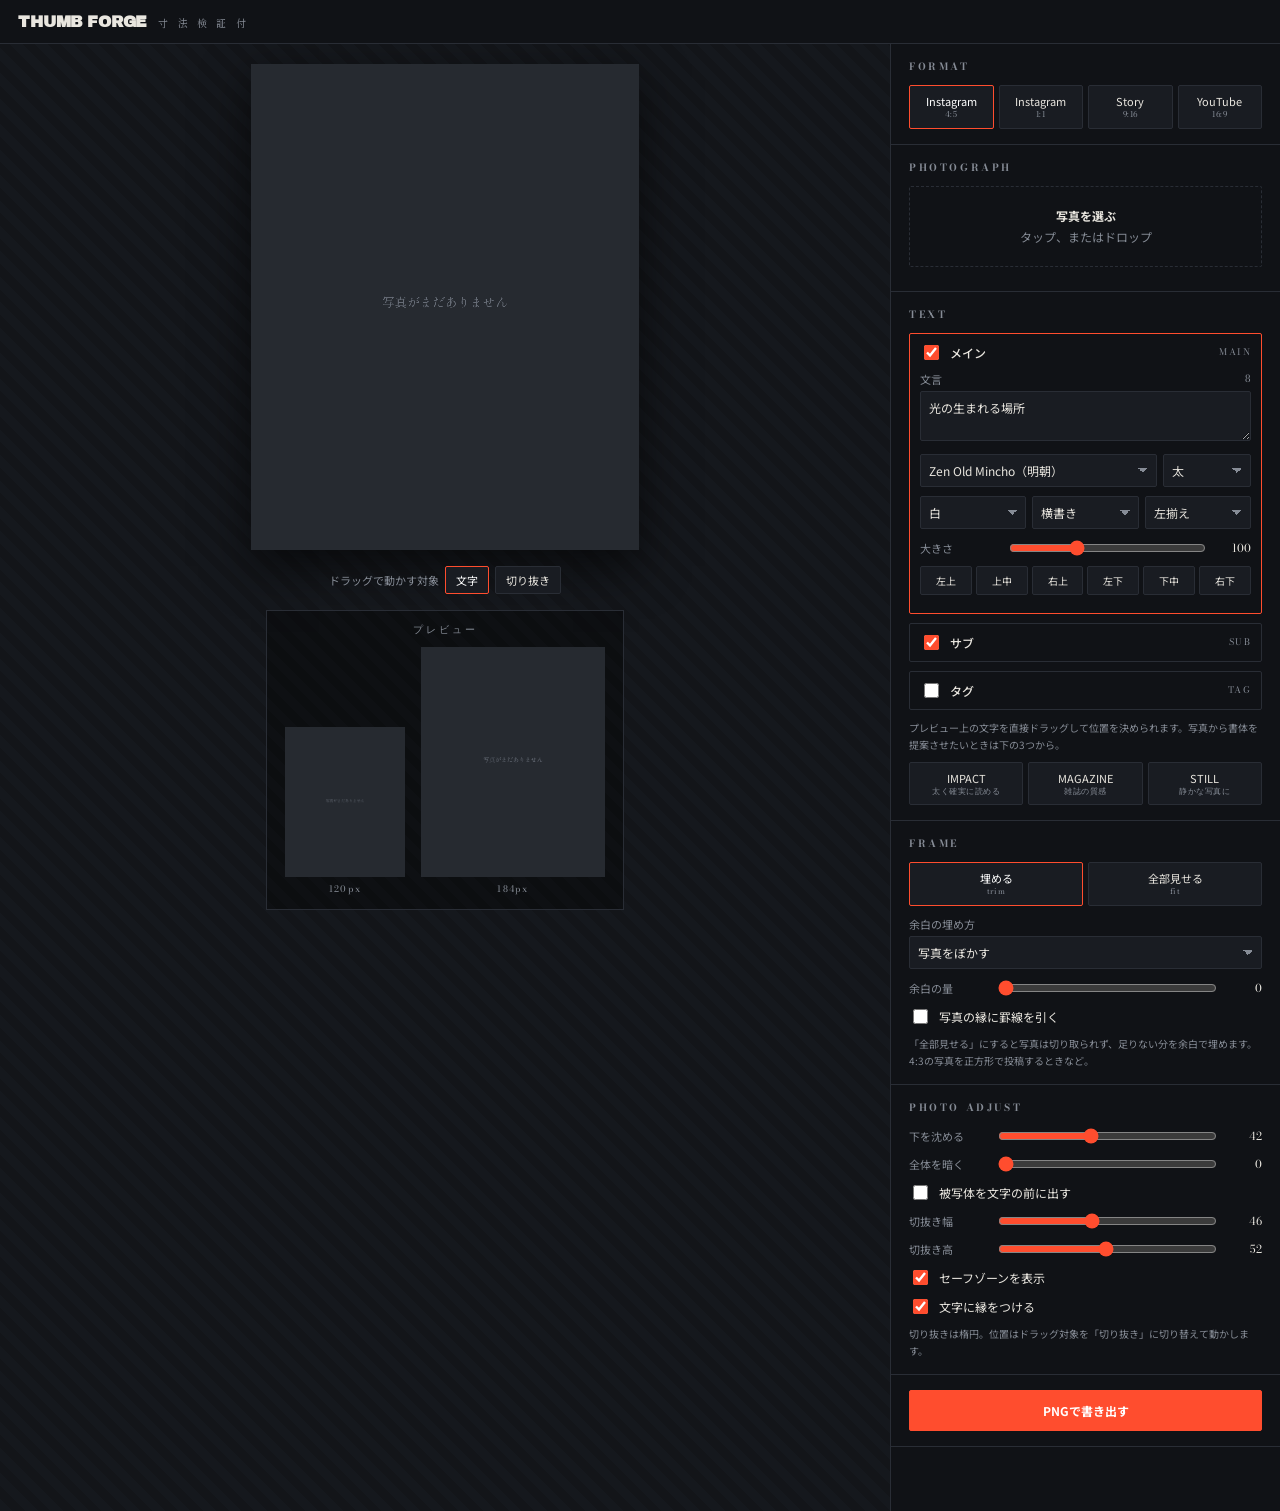
==== index.html @ 7885518b "Add files via upload" ====
<!DOCTYPE html>
<html lang="ja">
<head>
<meta charset="utf-8">
<meta name="viewport" content="width=device-width, initial-scale=1, viewport-fit=cover">
<title>THUMB FORGE — サムネイル組版</title>
<meta name="description" content="写真から色を解析して、Instagram・YouTube用のサムネイルを組むブラウザツール。実寸プレビューつき。">
<meta name="theme-color" content="#101216">
<meta name="apple-mobile-web-app-capable" content="yes">
<meta name="apple-mobile-web-app-status-bar-style" content="black-translucent">
<meta name="format-detection" content="telephone=no">
<link rel="manifest" href="./manifest.webmanifest">
<link rel="icon" href="./icons/icon-192.png" sizes="192x192">
<link rel="apple-touch-icon" href="./icons/icon-192.png">
<link rel="preconnect" href="https://fonts.googleapis.com">
<link rel="preconnect" href="https://fonts.gstatic.com" crossorigin>
<link href="https://fonts.googleapis.com/css2?family=Anton&family=Archivo+Black&family=Bebas+Neue&family=Bodoni+Moda:wght@400;700;900&family=Cormorant+Garamond:wght@300;500;700&family=DM+Serif+Display&family=Dela+Gothic+One&family=Hina+Mincho&family=Kaisei+Decol:wght@400;700&family=Klee+One:wght@400;600&family=Libre+Baskerville:wght@400;700&family=Montserrat:wght@400;700;900&family=Noto+Sans+JP:wght@400;700;900&family=Noto+Serif+JP:wght@400;700;900&family=Oswald:wght@400;700&family=Playfair+Display:wght@400;700;900&family=RocknRoll+One&family=Shippori+Mincho:wght@400;600;800&family=Space+Grotesk:wght@400;700&family=Syne:wght@400;700;800&family=Yuji+Syuku&family=Zen+Kaku+Gothic+New:wght@400;700;900&family=Zen+Maru+Gothic:wght@400;700;900&family=Zen+Old+Mincho:wght@400;700;900&display=swap" rel="stylesheet">
<style>
  :root{
    --ink:#101216; --ink2:#191c22; --line:#292d35;
    --paper:#e9e6df; --muted:#868c96; --hot:#ff4d2e; --r:2px;
  }
  *{box-sizing:border-box}
  html,body{margin:0;padding:0}
  body{
    background:var(--ink);color:var(--paper);font-size:13px;
    font-family:"Noto Sans JP",-apple-system,BlinkMacSystemFont,sans-serif;
    -webkit-font-smoothing:antialiased;padding-bottom:env(safe-area-inset-bottom);
  }
  header{display:flex;align-items:baseline;gap:11px;
    padding:calc(13px + env(safe-area-inset-top)) 18px 13px;border-bottom:1px solid var(--line);position:sticky;top:0;background:var(--ink);z-index:9}
  header h1{font-family:"Archivo Black",sans-serif;font-size:16px;margin:0;letter-spacing:-.01em}
  header em{font-family:"Shippori Mincho",serif;font-size:10px;color:var(--muted);letter-spacing:.32em;font-style:normal}

  .wrap{display:grid;grid-template-columns:minmax(0,1fr) 390px}
  @media(max-width:960px){.wrap{grid-template-columns:1fr}}

  .stage{padding:20px 18px 44px;display:flex;flex-direction:column;align-items:center;gap:16px;background:repeating-linear-gradient(45deg,#15181d 0 9px,#131519 9px 18px)}
  #big{display:block;max-width:min(100%,420px);max-height:54vh;width:auto;height:auto;box-shadow:0 16px 44px rgba(0,0,0,.6);cursor:grab;touch-action:none;background:#222}
  #big.grabbing{cursor:grabbing}
  .dragmode{display:flex;gap:6px;align-items:center;font-size:11px;color:var(--muted)}
  .dragmode button{padding:5px 10px;font-size:11px}
  .dragmode button[aria-pressed=true]{border-color:var(--hot);color:#fff}

  .actual{padding:11px 18px 13px;border:1px solid var(--line);background:rgba(0,0,0,.35)}
  .plabel{margin:0 0 10px;text-align:center;font-family:"Bodoni Moda",serif;font-size:10px;
    letter-spacing:.3em;color:var(--muted);text-transform:none}
  .shots{display:flex;align-items:flex-end;justify-content:center;gap:16px}
  .actual figure{margin:0;display:flex;flex-direction:column;align-items:center;gap:5px}
  .actual img{display:block;background:#222}
  .actual figcaption{font-family:"Bodoni Moda",serif;font-size:9px;color:var(--muted);letter-spacing:.14em}

  .panel{border-left:1px solid var(--line);padding-bottom:64px}
  @media(max-width:960px){.panel{border-left:0;border-top:1px solid var(--line)}}
  section{border-bottom:1px solid var(--line);padding:15px 18px}
  h2{font-family:"Bodoni Moda",serif;font-size:10px;font-weight:700;letter-spacing:.26em;text-transform:uppercase;color:var(--muted);margin:0 0 11px}
  label{display:block;font-size:11px;color:var(--muted);margin:0 0 4px}
  input[type=text],textarea,select{width:100%;background:var(--ink2);border:1px solid var(--line);color:var(--paper);border-radius:var(--r);padding:7px 8px;font:inherit;font-size:12px}
  select{appearance:none;background-image:linear-gradient(45deg,transparent 50%,var(--muted) 50%),linear-gradient(135deg,var(--muted) 50%,transparent 50%);background-position:calc(100% - 13px) 13px,calc(100% - 8px) 13px;background-size:5px 5px;background-repeat:no-repeat;padding-right:24px}
  textarea{resize:vertical}
  :focus-visible{outline:2px solid var(--hot);outline-offset:1px}
  .field{margin-bottom:9px}
  .duo{display:grid;grid-template-columns:1fr 88px;gap:6px}
  .trio{display:grid;grid-template-columns:1fr 1fr 1fr;gap:6px}
  .slider{display:flex;align-items:center;gap:9px;margin-bottom:8px}
  .slider label{flex:0 0 78px;margin:0}
  input[type=range]{flex:1;accent-color:var(--hot);min-width:0}
  .val{font-family:"Bodoni Moda",serif;font-size:11px;width:34px;text-align:right}
  button{font:inherit;font-size:12px;background:var(--ink2);color:var(--paper);border:1px solid var(--line);border-radius:var(--r);padding:8px 10px;cursor:pointer}
  button:hover{border-color:var(--muted)}
  button.primary{background:var(--hot);border-color:var(--hot);color:#fff;font-weight:700;width:100%;padding:11px}
  .seg{display:grid;grid-template-columns:repeat(4,1fr);gap:5px}
  .seg button{padding:8px 2px;text-align:center;line-height:1.35;font-size:11px}
  .seg button[aria-pressed=true]{border-color:var(--hot);color:#fff}
  .seg button small{display:block;font-family:"Bodoni Moda",serif;font-size:8px;color:var(--muted);letter-spacing:.06em}
  .drop{border:1px dashed var(--line);border-radius:var(--r);padding:18px;text-align:center;color:var(--muted);font-size:12px;line-height:1.8;cursor:pointer}
  .drop:hover{border-color:var(--muted);color:var(--paper)}
  .drop b{color:var(--paper)}
  .chips{display:flex;gap:5px;margin-top:9px}
  .chip{flex:1;height:28px;border:1px solid rgba(255,255,255,.14);border-radius:var(--r);cursor:pointer}
  .chip[aria-pressed=true]{outline:2px solid var(--hot);outline-offset:1px}

  .block{border:1px solid var(--line);border-radius:var(--r);margin-bottom:9px}
  .block.sel{border-color:var(--hot)}
  .block>header{display:flex;align-items:center;gap:8px;padding:8px 10px;border:0;position:static;background:transparent;cursor:pointer}
  .block>header input{accent-color:var(--hot);width:15px;height:15px}
  .block>header b{font-size:12px;font-weight:500;flex:1}
  .block>header .tag{font-family:"Bodoni Moda",serif;font-size:9px;color:var(--muted);letter-spacing:.16em}
  .block .body{padding:0 10px 10px;display:none}
  .block.open .body{display:block}
  .place{display:grid;grid-template-columns:repeat(6,1fr);gap:4px;margin-bottom:8px}
  .place button{padding:6px 0;font-size:10px}

  .toggle{display:flex;align-items:center;gap:8px;margin-bottom:8px;font-size:12px;cursor:pointer;color:var(--paper)}
  .toggle input{accent-color:var(--hot);width:15px;height:15px}
  .warn{font-size:11px;line-height:1.7;padding:8px 10px;border-left:2px solid var(--hot);background:rgba(255,77,46,.08);margin-top:10px}
  .ok{border-left-color:#3ecf8e;background:rgba(62,207,142,.07)}
  .count{float:right;font-family:"Bodoni Moda",serif;font-size:10px}
  .count.over{color:var(--hot)}
  .hint{font-size:10px;color:var(--muted);line-height:1.7;margin:6px 0 0}
</style>
</head>
<body>

<header><h1>THUMB FORGE</h1><em>寸 法 検 証 付</em></header>

<div class="wrap">
  <div class="stage">
    <canvas id="big" width="1080" height="1350"></canvas>
    <div class="dragmode">
      <span>ドラッグで動かす対象</span>
      <button id="dmText" aria-pressed="true">文字</button>
      <button id="dmMask" aria-pressed="false">切り抜き</button>
    </div>
    <div class="actual">
      <p class="plabel">プレビュー</p>
      <div class="shots">
        <figure><img id="pv1" alt="プレビュー 小"><figcaption id="c1">–</figcaption></figure>
        <figure><img id="pv2" alt="プレビュー 中"><figcaption id="c2">–</figcaption></figure>
      </div>
    </div>
  </div>

  <div class="panel">
    <section>
      <h2>Format</h2>
      <div class="seg" id="ratios"></div>
    </section>

    <section>
      <h2>Photograph</h2>
      <div class="drop" id="drop"><b>写真を選ぶ</b><br>タップ、またはドロップ</div>
      <input type="file" id="file" accept="image/*" hidden>
      <div class="chips" id="chips"></div>
      <div id="contrast"></div>
    </section>

    <section>
      <h2>Text</h2>
      <div id="blocks"></div>
      <p class="hint">プレビュー上の文字を直接ドラッグして位置を決められます。写真から書体を提案させたいときは下の3つから。</p>
      <div class="seg" id="presets" style="grid-template-columns:repeat(3,1fr);margin-top:9px"></div>
    </section>

    <section>
      <h2>Frame</h2>
      <div class="seg" id="fitmode" style="grid-template-columns:1fr 1fr"></div>
      <div class="field" style="margin-top:10px">
        <label for="fFill">余白の埋め方</label>
        <select id="fFill">
          <option value="blur">写真をぼかす</option>
          <option value="white">白</option>
          <option value="black">黒</option>
          <option value="accent">アクセント色</option>
        </select>
      </div>
      <div class="slider"><label for="sMargin">余白の量</label><input type="range" id="sMargin" min="0" max="22" value="0"><span class="val" id="vMargin">0</span></div>
      <label class="toggle"><input type="checkbox" id="cRule">写真の縁に罫線を引く</label>
      <p class="hint">「全部見せる」にすると写真は切り取られず、足りない分を余白で埋めます。4:3の写真を正方形で投稿するときなど。</p>
    </section>

    <section>
      <h2>Photo adjust</h2>
      <div class="slider"><label for="sDark">下を沈める</label><input type="range" id="sDark" min="0" max="100" value="42"><span class="val" id="vDark">42</span></div>
      <div class="slider"><label for="sDim">全体を暗く</label><input type="range" id="sDim" min="0" max="80" value="0"><span class="val" id="vDim">0</span></div>
      <label class="toggle"><input type="checkbox" id="cMask">被写体を文字の前に出す</label>
      <div class="slider"><label for="sMaskW">切抜き幅</label><input type="range" id="sMaskW" min="10" max="95" value="46"><span class="val" id="vMaskW">46</span></div>
      <div class="slider"><label for="sMaskH">切抜き高</label><input type="range" id="sMaskH" min="10" max="95" value="52"><span class="val" id="vMaskH">52</span></div>
      <label class="toggle"><input type="checkbox" id="cSafe" checked>セーフゾーンを表示</label>
      <p class="hint" id="maskHint">切り抜きは楕円。位置はドラッグ対象を「切り抜き」に切り替えて動かします。</p>
    </section>

    <section><button class="primary" id="save">PNGで書き出す</button></section>
  </div>
</div>

<script>
(()=>{"use strict";
const $=id=>document.getElementById(id);
const cv=$("big"),ctx=cv.getContext("2d");

/* ---------- data ---------- */
const RATIOS=[
 {id:"ig45",nm:"Instagram",sub:"4:5",w:1080,h:1350,small:120,mid:184,safe:"igsquare"},
 {id:"ig11",nm:"Instagram",sub:"1:1",w:1080,h:1080,small:120,mid:184,safe:null},
 {id:"story",nm:"Story",sub:"9:16",w:1080,h:1920,small:96,mid:150,safe:"story"},
 {id:"yt",nm:"YouTube",sub:"16:9",w:1280,h:720,small:168,mid:246,safe:"yt"}
];
const FONTS=[
 {id:"zenold", nm:"Zen Old Mincho（明朝）", f:'"Zen Old Mincho", serif', jp:1},
 {id:"shippori",nm:"しっぽり明朝", f:'"Shippori Mincho", serif', jp:1},
 {id:"notoserifjp",nm:"Noto Serif JP（明朝）", f:'"Noto Serif JP", serif', jp:1},
 {id:"hina", nm:"ひな明朝（細）", f:'"Hina Mincho", serif', jp:1},
 {id:"yuji", nm:"Yuji Syuku（筆）", f:'"Yuji Syuku", serif', jp:1},
 {id:"klee", nm:"Klee One（手書き）", f:'"Klee One", serif', jp:1},
 {id:"notosansjp",nm:"Noto Sans JP（ゴシック）", f:'"Noto Sans JP", sans-serif', jp:1},
 {id:"zenkaku",nm:"Zen角ゴシック", f:'"Zen Kaku Gothic New", sans-serif', jp:1},
 {id:"zenmaru",nm:"Zen丸ゴシック", f:'"Zen Maru Gothic", sans-serif', jp:1},
 {id:"dela", nm:"Dela Gothic One（極太）", f:'"Dela Gothic One", sans-serif', jp:1},
 {id:"kaisei",nm:"Kaisei Decol（丸み）", f:'"Kaisei Decol", serif', jp:1},
 {id:"rocknroll",nm:"RocknRoll One", f:'"RocknRoll One", sans-serif', jp:1},
 {id:"anton", nm:"Anton（欧文・極太）", f:'"Anton", sans-serif'},
 {id:"archivo",nm:"Archivo Black（欧文）", f:'"Archivo Black", sans-serif'},
 {id:"bebas", nm:"Bebas Neue（欧文・縦長）", f:'"Bebas Neue", sans-serif'},
 {id:"oswald",nm:"Oswald（欧文）", f:'"Oswald", sans-serif'},
 {id:"montserrat",nm:"Montserrat（欧文）", f:'"Montserrat", sans-serif'},
 {id:"space", nm:"Space Grotesk（欧文）", f:'"Space Grotesk", sans-serif'},
 {id:"syne", nm:"Syne（欧文・癖）", f:'"Syne", sans-serif'},
 {id:"bodoni",nm:"Bodoni Moda（欧文・雑誌）", f:'"Bodoni Moda", serif'},
 {id:"playfair",nm:"Playfair Display（欧文）", f:'"Playfair Display", serif'},
 {id:"dmserif",nm:"DM Serif Display（欧文）", f:'"DM Serif Display", serif'},
 {id:"cormorant",nm:"Cormorant（欧文・細）", f:'"Cormorant Garamond", serif'},
 {id:"baskerville",nm:"Libre Baskerville（欧文）", f:'"Libre Baskerville", serif'}
];
const fontOf=id=>FONTS.find(f=>f.id===id)||FONTS[0];

const SUGGEST=[
 {id:"impact",nm:"IMPACT",ds:"太く確実に読める",main:"notosansjp",mw:900,sub:"notosansjp",sw:700,
  score:a=>1.0+a.edge*.8+a.sat*.5},
 {id:"mag",nm:"MAGAZINE",ds:"雑誌の質感",main:"zenold",mw:900,sub:"bodoni",sw:700,
  score:a=>.9+(1-a.sat)*.9+(1-a.edge)*.6},
 {id:"still",nm:"STILL",ds:"静かな写真に",main:"shippori",mw:800,sub:"cormorant",sw:500,
  score:a=>.8+(1-a.luma)*1.1+(1-a.edge)*.7}
];

const BLOCKS=[
 {key:"main",nm:"メイン",tag:"MAIN"},
 {key:"sub", nm:"サブ", tag:"SUB"},
 {key:"tag", nm:"タグ", tag:"TAG"}
];
const state={
 main:{on:true, text:"光の生まれる場所", font:"zenold", weight:900, size:100, vert:false, align:"left", color:"white", x:.07,y:.62, open:true},
 sub :{on:true, text:"長崎・五島列島 8日間", font:"bodoni", weight:700, size:100, vert:false, align:"left", color:"white", x:.07,y:.80, open:false},
 tag :{on:false,text:"PHOTO TRIP", font:"bodoni", weight:700, size:100, vert:false, align:"left", color:"accent",x:.07,y:.52, open:false}
};
const BASE={main:.115,sub:.032,tag:.028};

let ratio=RATIOS[0],img=null,analysis=null,accent="#ff4d2e";
const frame={mode:"cover",fill:"blur",margin:0,rule:false};
let pRect={x:0,y:0,w:0,h:0};
const blurOK=(()=>{const c=document.createElement("canvas").getContext("2d");c.filter="blur(2px)";return c.filter==="blur(2px)";})();
let mask={x:.5,y:.42},dragMode="text",sel="main",exporting=false;
let boxes=[],drag=null;

/* ---------- analysis ---------- */
function analyze(im){
  const n=96,c=document.createElement("canvas");c.width=c.height=n;
  const g=c.getContext("2d",{willReadFrequently:true});g.drawImage(im,0,0,n,n);
  const d=g.getImageData(0,0,n,n).data;
  let lum=0,sat=0;const gray=new Float32Array(n*n),pts=[];
  for(let i=0,p=0;i<d.length;i+=4,p++){
    const r=d[i]/255,gg=d[i+1]/255,b=d[i+2]/255;
    const mx=Math.max(r,gg,b),mn=Math.min(r,gg,b);
    const l=.2126*r+.7152*gg+.0722*b;lum+=l;sat+=mx?(mx-mn)/mx:0;gray[p]=l;
    if(p%2===0)pts.push([d[i],d[i+1],d[i+2]]);
  }
  const px=n*n;lum/=px;sat/=px;
  let e=0;for(let y=1;y<n-1;y++)for(let x=1;x<n-1;x++){const i=y*n+x;e+=Math.abs(gray[i]-gray[i+1])+Math.abs(gray[i]-gray[i+n]);}
  return{palette:kmeans(pts,5),luma:lum,sat:Math.min(1,sat),edge:Math.min(1,e/(px*.18))};
}
function kmeans(pts,k){
  const cen=[];for(let i=0;i<k;i++)cen.push(pts[Math.floor((i+.5)*pts.length/k)].slice());
  const as=new Array(pts.length).fill(0);
  for(let it=0;it<8;it++){
    for(let i=0;i<pts.length;i++){let b=0,bd=1/0;
      for(let j=0;j<k;j++){const dr=pts[i][0]-cen[j][0],dg=pts[i][1]-cen[j][1],db=pts[i][2]-cen[j][2];const dd=dr*dr+dg*dg+db*db;if(dd<bd){bd=dd;b=j;}}
      as[i]=b;}
    const s=Array.from({length:k},()=>[0,0,0,0]);
    pts.forEach((p,i)=>{const a=as[i];s[a][0]+=p[0];s[a][1]+=p[1];s[a][2]+=p[2];s[a][3]++;});
    for(let j=0;j<k;j++)if(s[j][3])cen[j]=[s[j][0]/s[j][3],s[j][1]/s[j][3],s[j][2]/s[j][3]];
  }
  const cnt=new Array(k).fill(0);as.forEach(a=>cnt[a]++);
  return cen.map((c,i)=>({c,n:cnt[i]})).sort((a,b)=>b.n-a.n).map(o=>hex(o.c));
}
const hex=c=>"#"+c.map(v=>Math.max(0,Math.min(255,v|0)).toString(16).padStart(2,"0")).join("");
const toRgb=h=>[1,3,5].map(i=>parseInt(h.slice(i,i+2),16));
const lu=h=>{const[r,g,b]=toRgb(h);return(.2126*r+.7152*g+.0722*b)/255;};
function pickAccent(p){let best=p[0],bs=-1;p.forEach(h=>{const[r,g,b]=toRgb(h);const mx=Math.max(r,g,b),mn=Math.min(r,g,b);
  const s=mx?(mx-mn)/mx:0,l=lu(h);const v=s*1.7+(1-Math.abs(l-.5)*2)*.7;if(v>bs){bs=v;best=h;}});return best;}

/* ---------- text drawing ---------- */
const ROT=new Set(["ー","―","−","—","〜","～","（","）","(",")","「","」","『","』","【","】","［","］","…","‥","：","〈","〉","｛","｝"]);
const colorOf=c=>c==="white"?"#ffffff":c==="black"?"#111214":accent;
const setF=(f,s,w)=>ctx.font=`${w} ${s}px ${f}`;

function measureH(lines,size,tr){
  let w=0;
  lines.forEach(l=>{let x=0;for(const ch of l)x+=ctx.measureText(ch).width+tr;w=Math.max(w,x-tr);});
  return w;
}
function drawBlock(key){
  const b=state[key];
  if(!b.on||!b.text.trim())return null;
  const W=cv.width,H=cv.height;
  const lines=b.text.split("\n").filter(l=>l.length);
  if(!lines.length)return null;
  const fo=fontOf(b.font);
  const size=W*BASE[key]*(b.size/100);
  const tr=size*.02;
  setF(fo.f,size,b.weight);
  const x0=b.x*W,y0=b.y*H;
  const stroke=$("cEdge")&&$("cEdge").checked?size*.055:0;
  let box;

  if(key==="tag"){
    const t=lines[0],w=measureH([t],size,tr),px=size*.7,h=size*1.9;
    ctx.fillStyle=b.color==="accent"?accent:colorOf(b.color);
    ctx.fillRect(x0,y0,w+px*2,h);
    ctx.fillStyle=lu(b.color==="accent"?accent:colorOf(b.color))>.62?"#111214":"#ffffff";
    let cx=x0+px;for(const ch of t){ctx.fillText(ch,cx,y0+h*.72);cx+=ctx.measureText(ch).width+tr;}
    box={x:x0,y:y0,w:w+px*2,h};
  } else if(b.vert){
    const colW=size*1.55,maxCh=Math.max(...lines.map(l=>[...l].length));
    const bw=colW*lines.length,bh=maxCh*size*1.06;
    ctx.fillStyle=colorOf(b.color);ctx.strokeStyle=b.color==="black"?"rgba(255,255,255,.6)":"rgba(0,0,0,.55)";
    ctx.lineJoin="round";ctx.lineWidth=stroke;
    lines.forEach((line,i)=>{
      const cx=x0+bw-colW*(i+.5);let y=y0;
      for(const ch of [...line]){
        const w=ctx.measureText(ch).width;
        ctx.save();
        if(ROT.has(ch)){ctx.translate(cx,y+size*.5);ctx.rotate(Math.PI/2);
          if(stroke)ctx.strokeText(ch,-w/2,size*.34);ctx.fillText(ch,-w/2,size*.34);}
        else{if(stroke)ctx.strokeText(ch,cx-w/2,y+size*.85);ctx.fillText(ch,cx-w/2,y+size*.85);}
        ctx.restore();y+=size*1.06;
      }
    });
    box={x:x0,y:y0,w:bw,h:bh};
  } else {
    const lh=size*1.24,bw=measureH(lines,size,tr),bh=lh*(lines.length-1)+size*1.1;
    ctx.fillStyle=colorOf(b.color);ctx.strokeStyle=b.color==="black"?"rgba(255,255,255,.6)":"rgba(0,0,0,.55)";
    ctx.lineJoin="round";ctx.lineWidth=stroke;
    lines.forEach((l,i)=>{
      const w=measureH([l],size,tr);
      let cx=b.align==="center"?x0+(bw-w)/2:b.align==="right"?x0+bw-w:x0;
      const y=y0+i*lh+size*.86;
      for(const ch of l){if(stroke)ctx.strokeText(ch,cx,y);ctx.fillText(ch,cx,y);cx+=ctx.measureText(ch).width+tr;}
    });
    box={x:x0,y:y0,w:bw,h:bh};
  }
  box.key=key;return box;
}

/* ---------- render ---------- */
function render(){
  const W=cv.width,H=cv.height;
  ctx.clearRect(0,0,W,H);ctx.fillStyle="#1b1e23";ctx.fillRect(0,0,W,H);
  if(!img){ph();syncPv();return;}
  photo();shade();
  boxes=[];
  ["tag","sub","main"].forEach(k=>{const b=drawBlock(k);if(b)boxes.push(b);});
  if($("cMask").checked){
    ctx.save();ctx.beginPath();
    ctx.ellipse(mask.x*W,mask.y*H,W*(+$("sMaskW").value/100)/2,H*(+$("sMaskH").value/100)/2,0,0,Math.PI*2);
    ctx.clip();photo();shade();ctx.restore();
  }
  if(!exporting){
    if($("cSafe").checked)safe();
    guides();
  }
  syncPv();
}
function photo(){
  const W=cv.width,H=cv.height;
  if(frame.mode==="cover"&&frame.margin===0){
    const s=Math.max(W/img.width,H/img.height),w=img.width*s,h=img.height*s;
    ctx.drawImage(img,(W-w)/2,(H-h)/2,w,h);
    pRect={x:0,y:0,w:W,h:H};
    return;
  }
  // background behind the photo
  if(frame.fill==="blur"){
    const s=Math.max(W/img.width,H/img.height)*1.2,w=img.width*s,h=img.height*s;
    ctx.save();
    if(blurOK)ctx.filter=`blur(${Math.round(Math.min(W,H)*.05)}px)`;
    ctx.drawImage(img,(W-w)/2,(H-h)/2,w,h);
    ctx.restore();
    ctx.fillStyle="rgba(0,0,0,.2)";ctx.fillRect(0,0,W,H);
  }else{
    ctx.fillStyle=frame.fill==="accent"?accent:frame.fill==="white"?"#f3f1eb":"#0d0e10";
    ctx.fillRect(0,0,W,H);
  }
  const m=frame.margin/100*Math.min(W,H);
  const aw=W-m*2,ah=H-m*2;
  const s=frame.mode==="cover"?Math.max(aw/img.width,ah/img.height)
                              :Math.min(aw/img.width,ah/img.height);
  const w=img.width*s,h=img.height*s,x=(W-w)/2,y=(H-h)/2;
  if(frame.mode==="cover"){ // margin + crop: clip to the inner window
    ctx.save();ctx.beginPath();ctx.rect(m,m,aw,ah);ctx.clip();
    ctx.drawImage(img,x,y,w,h);ctx.restore();
    pRect={x:m,y:m,w:aw,h:ah};
  }else{
    ctx.drawImage(img,x,y,w,h);
    pRect={x,y,w,h};
  }
  if(frame.rule){
    ctx.strokeStyle=frame.fill==="white"?"rgba(20,22,26,.55)":"rgba(255,255,255,.6)";
    ctx.lineWidth=Math.max(2,Math.min(W,H)*.0025);
    ctx.strokeRect(pRect.x,pRect.y,pRect.w,pRect.h);
  }
}
function shade(){
  const d=+$("sDark").value/100,dim=+$("sDim").value/100;
  if(d<=0&&dim<=0)return;
  const r=pRect.w?pRect:{x:0,y:0,w:cv.width,h:cv.height};
  ctx.save();ctx.beginPath();ctx.rect(r.x,r.y,r.w,r.h);ctx.clip();
  if(d>0){const g=ctx.createLinearGradient(0,r.y+r.h*.25,0,r.y+r.h);
    g.addColorStop(0,"rgba(0,0,0,0)");g.addColorStop(1,`rgba(0,0,0,${.92*d})`);
    ctx.fillStyle=g;ctx.fillRect(r.x,r.y,r.w,r.h);}
  if(dim>0){ctx.fillStyle=`rgba(0,0,0,${dim})`;ctx.fillRect(r.x,r.y,r.w,r.h);}
  ctx.restore();
}
function guides(){
  const W=cv.width;
  ctx.save();ctx.setLineDash([W*.008,W*.008]);ctx.lineWidth=Math.max(2,W*.0025);
  boxes.forEach(b=>{
    ctx.strokeStyle=b.key===sel?"rgba(255,77,46,.9)":"rgba(255,255,255,.22)";
    ctx.strokeRect(b.x-W*.008,b.y-W*.008,b.w+W*.016,b.h+W*.016);
  });
  if(dragMode==="mask"&&$("cMask").checked){
    ctx.strokeStyle="rgba(255,77,46,.9)";ctx.beginPath();
    ctx.ellipse(mask.x*W,mask.y*cv.height,W*(+$("sMaskW").value/100)/2,cv.height*(+$("sMaskH").value/100)/2,0,0,Math.PI*2);
    ctx.stroke();
  }
  ctx.restore();
}
function safe(){
  const W=cv.width,H=cv.height;
  ctx.save();ctx.setLineDash([W*.012,W*.012]);ctx.lineWidth=Math.max(2,W*.003);
  ctx.strokeStyle="rgba(255,255,255,.45)";
  if(ratio.safe==="yt"){const bw=W*.11,bh=H*.075;ctx.strokeRect(W-bw-W*.02,H-bh-H*.03,bw,bh);}
  if(ratio.safe==="igsquare"){const s=W,top=(H-s)/2;ctx.strokeRect(0,top,s,s);}
  if(ratio.safe==="story"){ctx.fillStyle="rgba(255,0,0,.10)";
    ctx.fillRect(0,0,W,H*.13);ctx.fillRect(0,H*.82,W,H*.18);ctx.strokeRect(0,H*.13,W,H*.69);}
  ctx.restore();
}
function ph(){
  const W=cv.width,H=cv.height;
  ctx.fillStyle="#262a30";ctx.fillRect(0,0,W,H);
  ctx.fillStyle="#666c76";ctx.textAlign="center";
  ctx.font=`500 ${W*.032}px "Shippori Mincho", serif`;
  ctx.fillText("写真がまだありません",W/2,H/2);ctx.textAlign="left";
}

/* ---------- actual size preview ---------- */
let pvT=null;
function syncPv(){
  clearTimeout(pvT);
  pvT=setTimeout(()=>{
    const wasExp=exporting;exporting=true;
    const keepSafe=$("cSafe").checked;$("cSafe").checked=false;
    drawClean();
    const url=cv.toDataURL("image/png");
    $("cSafe").checked=keepSafe;exporting=wasExp;
    const r=cv.height/cv.width;
    [["pv1","c1",ratio.small],["pv2","c2",ratio.mid]].forEach(([i,c,w])=>{
      const el=$(i);el.src=url;el.style.width=w+"px";el.style.height=Math.round(w*r)+"px";
      $(c).textContent=w+"px";
    });
    exporting=false;render0();
  },110);
}
function drawClean(){
  const W=cv.width,H=cv.height;
  ctx.clearRect(0,0,W,H);ctx.fillStyle="#1b1e23";ctx.fillRect(0,0,W,H);
  if(!img){ph();return;}
  photo();shade();
  ["tag","sub","main"].forEach(drawBlock);
  if($("cMask").checked){
    ctx.save();ctx.beginPath();
    ctx.ellipse(mask.x*W,mask.y*H,W*(+$("sMaskW").value/100)/2,H*(+$("sMaskH").value/100)/2,0,0,Math.PI*2);
    ctx.clip();photo();shade();ctx.restore();
  }
}
function render0(){ // redraw with guides, no preview refresh
  const W=cv.width,H=cv.height;
  ctx.clearRect(0,0,W,H);ctx.fillStyle="#1b1e23";ctx.fillRect(0,0,W,H);
  if(!img){ph();return;}
  photo();shade();
  boxes=[];["tag","sub","main"].forEach(k=>{const b=drawBlock(k);if(b)boxes.push(b);});
  if($("cMask").checked){
    ctx.save();ctx.beginPath();
    ctx.ellipse(mask.x*W,mask.y*H,W*(+$("sMaskW").value/100)/2,H*(+$("sMaskH").value/100)/2,0,0,Math.PI*2);
    ctx.clip();photo();shade();ctx.restore();
  }
  if($("cSafe").checked)safe();
  guides();
}

/* ---------- panel ---------- */
function buildBlocks(){
  const host=$("blocks");host.innerHTML="";
  BLOCKS.forEach(meta=>{
    const b=state[meta.key];
    const el=document.createElement("div");
    el.className="block"+(b.open?" open":"")+(sel===meta.key?" sel":"");
    const opts=FONTS.map(f=>`<option value="${f.id}"${f.id===b.font?" selected":""}>${f.nm}</option>`).join("");
    el.innerHTML=`
      <header data-act="toggleopen">
        <input type="checkbox" data-act="on" ${b.on?"checked":""} aria-label="${meta.nm}を表示">
        <b>${meta.nm}</b><span class="tag">${meta.tag}</span>
      </header>
      <div class="body">
        ${meta.key==="main"
          ? `<div class="field"><label>文言<span class="count" data-count>0</span></label><textarea rows="2" data-act="text">${b.text}</textarea></div>`
          : `<div class="field"><label>文言<span class="count" data-count>0</span></label><input type="text" data-act="text" value="${b.text.replace(/"/g,"&quot;")}"></div>`}
        <div class="field duo">
          <select data-act="font">${opts}</select>
          <select data-act="weight">
            <option value="400"${b.weight==400?" selected":""}>細</option>
            <option value="700"${b.weight==700?" selected":""}>中</option>
            <option value="900"${b.weight==900?" selected":""}>太</option>
          </select>
        </div>
        <div class="field trio">
          <select data-act="color">
            <option value="white"${b.color==="white"?" selected":""}>白</option>
            <option value="black"${b.color==="black"?" selected":""}>黒</option>
            <option value="accent"${b.color==="accent"?" selected":""}>アクセント</option>
          </select>
          <select data-act="vert"${meta.key==="tag"?" disabled":""}>
            <option value="0"${!b.vert?" selected":""}>横書き</option>
            <option value="1"${b.vert?" selected":""}>縦書き</option>
          </select>
          <select data-act="align"${b.vert?" disabled":""}>
            <option value="left"${b.align==="left"?" selected":""}>左揃え</option>
            <option value="center"${b.align==="center"?" selected":""}>中央</option>
            <option value="right"${b.align==="right"?" selected":""}>右揃え</option>
          </select>
        </div>
        <div class="slider"><label>大きさ</label><input type="range" data-act="size" min="40" max="220" value="${b.size}"><span class="val" data-val>${b.size}</span></div>
        <div class="place">
          <button data-pos="tl">左上</button><button data-pos="tc">上中</button><button data-pos="tr">右上</button>
          <button data-pos="bl">左下</button><button data-pos="bc">下中</button><button data-pos="br">右下</button>
        </div>
      </div>`;
    el.querySelector("header").onclick=e=>{
      if(e.target.dataset.act==="on")return;
      b.open=!b.open;sel=meta.key;buildBlocks();render();
    };
    el.querySelectorAll("[data-act]").forEach(node=>{
      const act=node.dataset.act;
      if(act==="toggleopen")return;
      const ev=node.tagName==="SELECT"?"change":"input";
      node.addEventListener(ev,()=>{
        sel=meta.key;
        if(act==="on"){b.on=node.checked;}
        else if(act==="text"){b.text=node.value;updCount(el,b);}
        else if(act==="font"){b.font=node.value;loadFont(b);}
        else if(act==="weight"){b.weight=+node.value;loadFont(b);}
        else if(act==="color"){b.color=node.value;}
        else if(act==="vert"){b.vert=node.value==="1";buildBlocks();}
        else if(act==="align"){b.align=node.value;}
        else if(act==="size"){b.size=+node.value;el.querySelector("[data-val]").textContent=b.size;}
        render();
      });
    });
    el.querySelectorAll("[data-pos]").forEach(btn=>{
      btn.onclick=()=>{
        const p=btn.dataset.pos,m=.07;
        b.x=p[1]==="l"?m:p[1]==="c"?.34:.62;
        b.y=p[0]==="t"?m:.68;
        sel=meta.key;render();
      };
    });
    updCount(el,b);
    host.appendChild(el);
  });
}
function updCount(el,b){
  const n=b.text.replace(/\n/g,"").length,c=el.querySelector("[data-count]");
  if(!c)return;c.textContent=n;c.className="count"+(n>(b===state.main?12:22)?" over":"");
}
function loadFont(b){
  const fo=fontOf(b.font);
  if(document.fonts&&document.fonts.load)
    document.fonts.load(`${b.weight} 100px ${fo.f.split(",")[0]}`).then(()=>render()).catch(()=>{});
}
function fitSegs(){
  const host=$("fitmode");host.innerHTML="";
  [{id:"cover",nm:"埋める",ds:"trim"},{id:"contain",nm:"全部見せる",ds:"fit"}].forEach(o=>{
    const b=document.createElement("button");
    b.innerHTML=`${o.nm}<small>${o.ds}</small>`;
    b.setAttribute("aria-pressed",frame.mode===o.id);
    b.onclick=()=>{frame.mode=o.id;
      if(o.id==="contain"&&frame.margin===0){frame.margin=0;}
      fitSegs();render();};
    host.appendChild(b);
  });
}
function segs(){
  const r=$("ratios");r.innerHTML="";
  RATIOS.forEach(x=>{const b=document.createElement("button");
    b.innerHTML=`${x.nm}<small>${x.sub}</small>`;b.setAttribute("aria-pressed",x.id===ratio.id);
    b.onclick=()=>{ratio=x;cv.width=x.w;cv.height=x.h;segs();render();};r.appendChild(b);});
}
function paintChips(){
  const box=$("chips");box.innerHTML="";
  if(!analysis)return;
  analysis.palette.forEach(h=>{const b=document.createElement("button");
    b.className="chip";b.style.background=h;b.title=`アクセントを ${h} にする`;
    b.setAttribute("aria-pressed",h===accent);
    b.onclick=()=>{accent=h;paintChips();checkContrast();render();};box.appendChild(b);});
}
function paintSuggest(ranked){
  const box=$("presets");box.innerHTML="";
  (ranked||SUGGEST).forEach((p,i)=>{
    const b=document.createElement("button");
    b.innerHTML=`${p.nm}<small>${p.ds}</small>`;
    b.onclick=()=>{
      state.main.font=p.main;state.main.weight=p.mw;
      state.sub.font=p.sub;state.sub.weight=p.sw;
      state.tag.font=p.sub;state.tag.weight=p.sw;
      buildBlocks();loadFont(state.main);loadFont(state.sub);render();
    };
    box.appendChild(b);
  });
}
function checkContrast(){
  const box=$("contrast");
  if(!analysis){box.innerHTML="";return;}
  const l=analysis.luma,e=analysis.edge;let msg,ok=false;
  if(l>.68)msg="写真が明るい。白文字は飛ぶので「下を沈める」を上げるか、文字色を黒に。";
  else if(e>.62)msg="ディテールが多い写真。文字の裏が騒がしいので、縁つきを推奨。";
  else{ok=true;msg="文字が乗りやすい写真。中央に置いても成立する。";}
  box.innerHTML=`<div class="warn${ok?" ok":""}">${msg}</div>`;
}
function load(f){
  if(!f||!f.type.startsWith("image/"))return;
  const url=URL.createObjectURL(f),im=new Image();
  im.onload=()=>{img=im;analysis=analyze(im);accent=pickAccent(analysis.palette);
    const ranked=[...SUGGEST].sort((a,b)=>b.score(analysis)-a.score(analysis));
    paintChips();paintSuggest(ranked);checkContrast();render();URL.revokeObjectURL(url);};
  im.src=url;
}

/* ---------- interaction ---------- */
$("drop").onclick=()=>$("file").click();
$("file").onchange=e=>load(e.target.files[0]);
["dragover","dragenter"].forEach(ev=>$("drop").addEventListener(ev,e=>e.preventDefault()));
$("drop").addEventListener("drop",e=>{e.preventDefault();load(e.dataTransfer.files[0]);});
["cMask","cSafe"].forEach(i=>$(i).addEventListener("change",render));
[["sDark","vDark"],["sDim","vDim"],["sMaskW","vMaskW"],["sMaskH","vMaskH"]]
  .forEach(([s,v])=>$(s).addEventListener("input",()=>{$(v).textContent=$(s).value;render();}));
$("dmText").onclick=()=>setMode("text");
$("dmMask").onclick=()=>setMode("mask");
function setMode(m){dragMode=m;
  $("dmText").setAttribute("aria-pressed",m==="text");
  $("dmMask").setAttribute("aria-pressed",m==="mask");render();}

const loc=e=>{const r=cv.getBoundingClientRect();
  return{x:(e.clientX-r.left)/r.width*cv.width,y:(e.clientY-r.top)/r.height*cv.height};};
cv.addEventListener("pointerdown",e=>{
  cv.setPointerCapture(e.pointerId);cv.classList.add("grabbing");
  const p=loc(e);
  if(dragMode==="mask"){drag={mask:true};mask={x:p.x/cv.width,y:p.y/cv.height};render();return;}
  const pad=cv.width*.02;
  const hit=[...boxes].reverse().find(b=>p.x>=b.x-pad&&p.x<=b.x+b.w+pad&&p.y>=b.y-pad&&p.y<=b.y+b.h+pad);
  if(hit){sel=hit.key;drag={key:hit.key,dx:p.x-hit.x,dy:p.y-hit.y};
    Object.keys(state).forEach(k=>state[k].open=(k===hit.key));buildBlocks();render();}
});
cv.addEventListener("pointermove",e=>{
  if(!drag)return;e.preventDefault();const p=loc(e);
  if(drag.mask)mask={x:p.x/cv.width,y:p.y/cv.height};
  else{const b=state[drag.key];b.x=(p.x-drag.dx)/cv.width;b.y=(p.y-drag.dy)/cv.height;}
  render0();
});
["pointerup","pointercancel"].forEach(ev=>cv.addEventListener(ev,()=>{
  if(drag){drag=null;render();}cv.classList.remove("grabbing");}));

$("save").onclick=()=>{
  exporting=true;drawClean();
  cv.toBlob(b=>{const a=document.createElement("a");a.href=URL.createObjectURL(b);
    a.download=`thumb-${ratio.id}-${Date.now()}.png`;a.click();
    setTimeout(()=>URL.revokeObjectURL(a.href),2000);
    exporting=false;render();},"image/png");
};

/* hidden control kept for stroke toggle */
const edge=document.createElement("input");
edge.type="checkbox";edge.id="cEdge";edge.checked=true;edge.hidden=true;
document.body.appendChild(edge);
const edgeLabel=document.createElement("label");
edgeLabel.className="toggle";
edgeLabel.innerHTML='<input type="checkbox" id="cEdgeUI" checked>文字に縁をつける';
$("maskHint").before(edgeLabel);
$("cEdgeUI").addEventListener("change",e=>{edge.checked=e.target.checked;render();});

$("fFill").addEventListener("change",e=>{frame.fill=e.target.value;render();});
$("sMargin").addEventListener("input",e=>{frame.margin=+e.target.value;$("vMargin").textContent=e.target.value;render();});
$("cRule").addEventListener("change",e=>{frame.rule=e.target.checked;render();});

segs();fitSegs();buildBlocks();paintSuggest();
if(document.fonts&&document.fonts.ready)document.fonts.ready.then(render);
render();
})();
</script>
<script>
  if ("serviceWorker" in navigator) {
    window.addEventListener("load", () => navigator.serviceWorker.register("./sw.js"));
  }
</script>
</body>
</html>
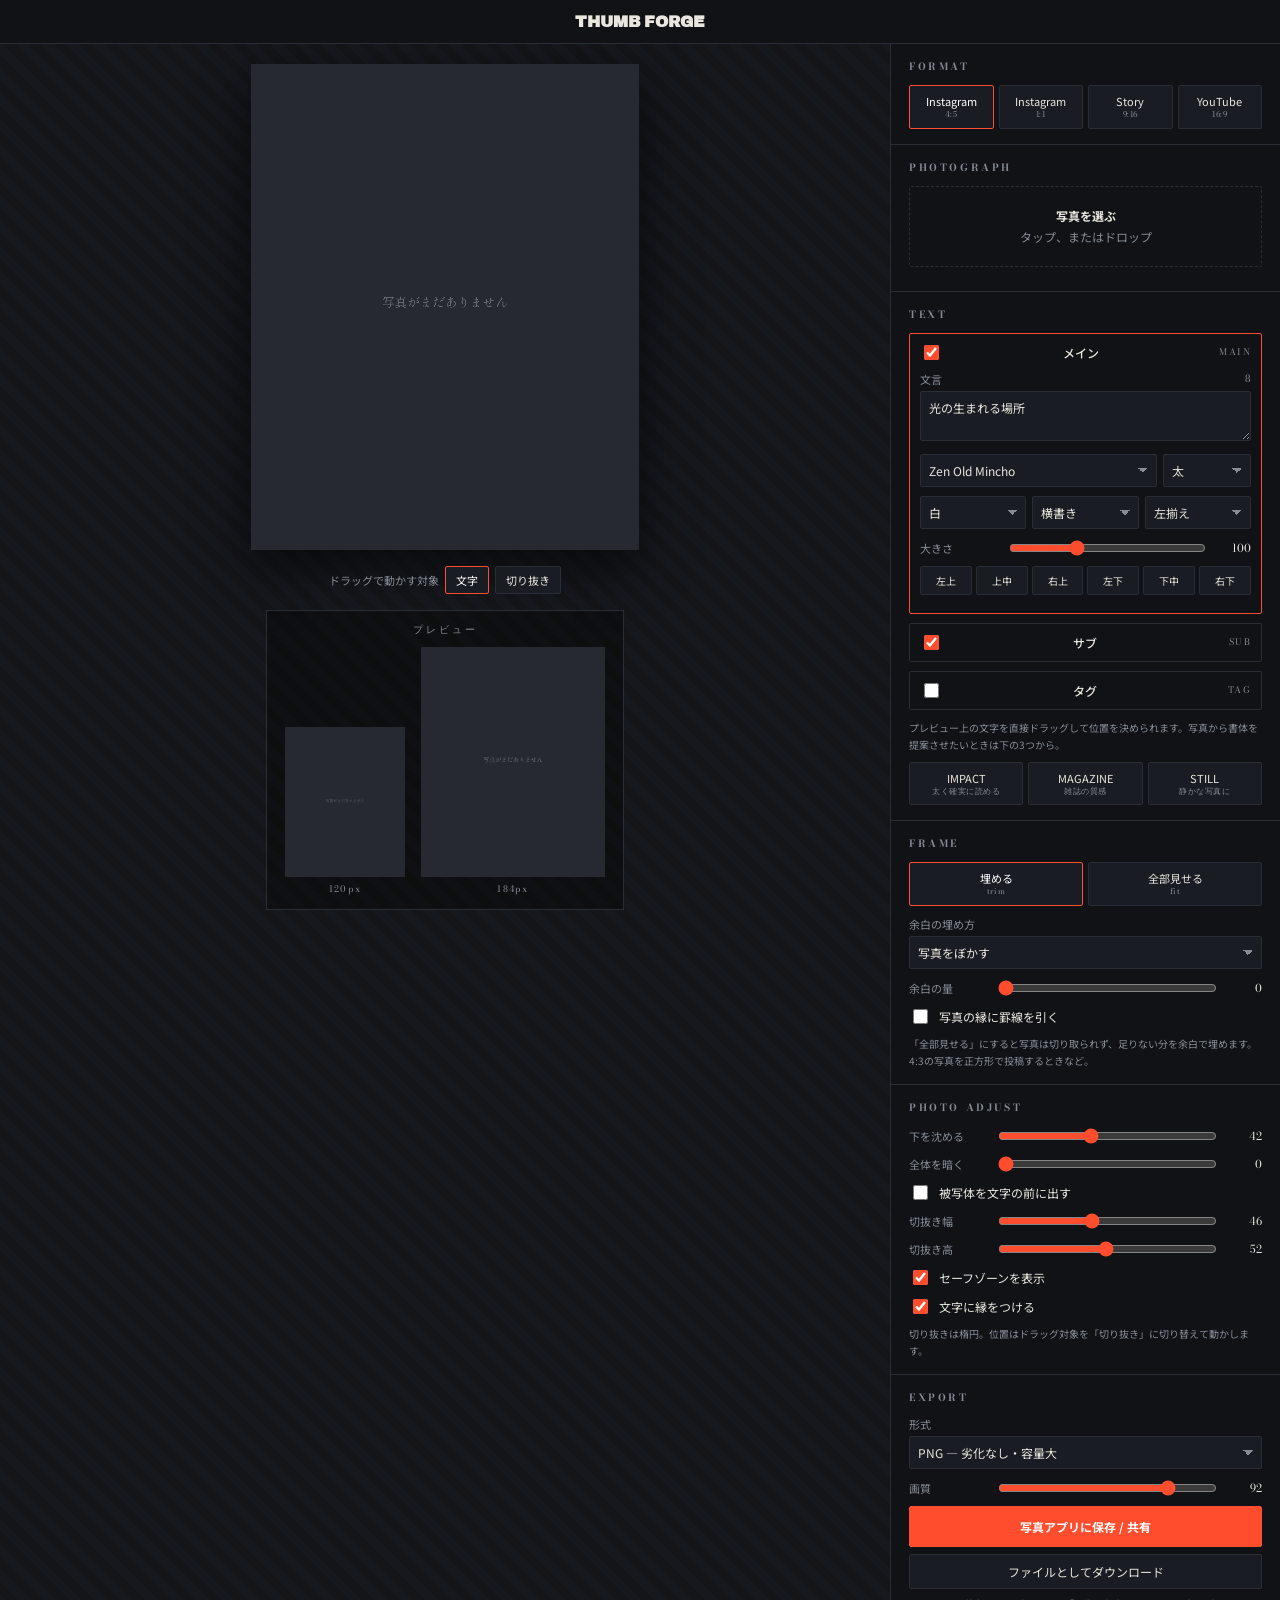
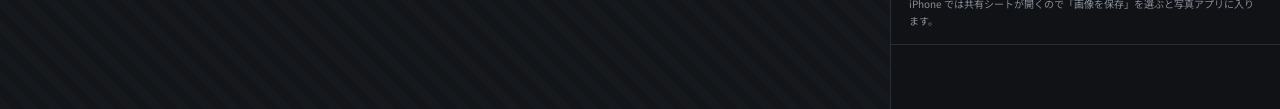
==== commit 4225703e: "Add files via upload" ====
--- a/index.html
+++ b/index.html
@@ -14,7 +14,8 @@
 <link rel="apple-touch-icon" href="./icons/icon-192.png">
 <link rel="preconnect" href="https://fonts.googleapis.com">
 <link rel="preconnect" href="https://fonts.gstatic.com" crossorigin>
-<link href="https://fonts.googleapis.com/css2?family=Anton&family=Archivo+Black&family=Bebas+Neue&family=Bodoni+Moda:wght@400;700;900&family=Cormorant+Garamond:wght@300;500;700&family=DM+Serif+Display&family=Dela+Gothic+One&family=Hina+Mincho&family=Kaisei+Decol:wght@400;700&family=Klee+One:wght@400;600&family=Libre+Baskerville:wght@400;700&family=Montserrat:wght@400;700;900&family=Noto+Sans+JP:wght@400;700;900&family=Noto+Serif+JP:wght@400;700;900&family=Oswald:wght@400;700&family=Playfair+Display:wght@400;700;900&family=RocknRoll+One&family=Shippori+Mincho:wght@400;600;800&family=Space+Grotesk:wght@400;700&family=Syne:wght@400;700;800&family=Yuji+Syuku&family=Zen+Kaku+Gothic+New:wght@400;700;900&family=Zen+Maru+Gothic:wght@400;700;900&family=Zen+Old+Mincho:wght@400;700;900&display=swap" rel="stylesheet">
+<link href="https://fonts.googleapis.com/css2?family=Biz+UDPMincho&family=BIZ+UDPGothic&family=Dela+Gothic+One&family=DotGothic16&family=Hachi+Maru+Pop&family=Hina+Mincho&family=Kaisei+Decol:wght@400;700&family=Kaisei+Opti:wght@400;700&family=Kaisei+Tokumin:wght@400;700;800&family=Klee+One:wght@400;600&family=Kosugi+Maru&family=M+PLUS+1p:wght@400;700;800&family=M+PLUS+Rounded+1c:wght@400;700;800&family=Mochiy+Pop+One&family=Murecho:wght@400;700;900&family=New+Tegomin&family=Noto+Sans+JP:wght@400;700;900&family=Noto+Serif+JP:wght@400;700;900&family=Potta+One&family=Rampart+One&family=Reggae+One&family=RocknRoll+One&family=Sawarabi+Gothic&family=Sawarabi+Mincho&family=Shippori+Antique&family=Shippori+Mincho:wght@400;600;800&family=Shippori+Mincho+B1:wght@400;600;800&family=Stick&family=Train+One&family=Yuji+Boku&family=Yuji+Mai&family=Yuji+Syuku&family=Yusei+Magic&family=Zen+Antique&family=Zen+Antique+Soft&family=Zen+Kaku+Gothic+Antique:wght@400;700;900&family=Zen+Kaku+Gothic+New:wght@400;700;900&family=Zen+Maru+Gothic:wght@400;700;900&family=Zen+Old+Mincho:wght@400;700;900&display=swap" rel="stylesheet">
+<link href="https://fonts.googleapis.com/css2?family=Abril+Fatface&family=Alfa+Slab+One&family=Anton&family=Archivo+Black&family=Barlow+Condensed:wght@400;700;900&family=Bebas+Neue&family=Bodoni+Moda:wght@400;700;900&family=Chivo:wght@400;700;900&family=Cinzel:wght@400;700;900&family=Cormorant+Garamond:wght@300;500;700&family=DM+Serif+Display&family=EB+Garamond:wght@400;700;800&family=Fjalla+One&family=Instrument+Serif&family=Inter:wght@400;700;900&family=Italiana&family=Josefin+Sans:wght@400;700&family=Libre+Baskerville:wght@400;700&family=Lora:wght@400;700&family=Marcellus&family=Montserrat:wght@400;700;900&family=Oswald:wght@400;700&family=Playfair+Display:wght@400;700;900&family=Poppins:wght@400;700;900&family=Raleway:wght@400;700;900&family=Righteous&family=Space+Grotesk:wght@400;700&family=Syne:wght@400;700;800&family=Teko:wght@400;700&family=Unbounded:wght@400;700;900&display=swap" rel="stylesheet">
 <style>
   :root{
     --ink:#101216; --ink2:#191c22; --line:#292d35;
@@ -27,12 +28,14 @@
     font-family:"Noto Sans JP",-apple-system,BlinkMacSystemFont,sans-serif;
     -webkit-font-smoothing:antialiased;padding-bottom:env(safe-area-inset-bottom);
   }
-  header{display:flex;align-items:baseline;gap:11px;
-    padding:calc(13px + env(safe-area-inset-top)) 18px 13px;border-bottom:1px solid var(--line);position:sticky;top:0;background:var(--ink);z-index:9}
+  header{display:block;width:100%;text-align:center;
+    padding:calc(13px + env(safe-area-inset-top)) 18px 13px;border-bottom:1px solid var(--line);
+    position:sticky;top:0;left:0;background:var(--ink);z-index:9}
   header h1{font-family:"Archivo Black",sans-serif;font-size:16px;margin:0;letter-spacing:-.01em}
-  header em{font-family:"Shippori Mincho",serif;font-size:10px;color:var(--muted);letter-spacing:.32em;font-style:normal}
-
-  .wrap{display:grid;grid-template-columns:minmax(0,1fr) 390px}
+  
+
+  html{overflow-x:hidden}
+  .wrap{display:grid;grid-template-columns:minmax(0,1fr) minmax(0,390px)}
   @media(max-width:960px){.wrap{grid-template-columns:1fr}}
 
   .stage{padding:20px 18px 44px;display:flex;flex-direction:column;align-items:center;gap:16px;background:repeating-linear-gradient(45deg,#15181d 0 9px,#131519 9px 18px)}
@@ -102,7 +105,7 @@
 </head>
 <body>
 
-<header><h1>THUMB FORGE</h1><em>寸 法 検 証 付</em></header>
+<header><h1>THUMB FORGE</h1></header>
 
 <div class="wrap">
   <div class="stage">
@@ -170,7 +173,20 @@
       <p class="hint" id="maskHint">切り抜きは楕円。位置はドラッグ対象を「切り抜き」に切り替えて動かします。</p>
     </section>
 
-    <section><button class="primary" id="save">PNGで書き出す</button></section>
+    <section>
+      <h2>Export</h2>
+      <div class="field">
+        <label for="fmt">形式</label>
+        <select id="fmt">
+          <option value="png">PNG — 劣化なし・容量大</option>
+          <option value="jpeg">JPEG — 軽い・写真向き</option>
+        </select>
+      </div>
+      <div class="slider" id="qRow" hidden><label for="sQ">画質</label><input type="range" id="sQ" min="60" max="100" value="92"><span class="val" id="vQ">92</span></div>
+      <button class="primary" id="share">写真アプリに保存 / 共有</button>
+      <button id="save" style="width:100%;margin-top:7px">ファイルとしてダウンロード</button>
+      <p class="hint" id="exHint">iPhone では共有シートが開くので「画像を保存」を選ぶと写真アプリに入ります。</p>
+    </section>
   </div>
 </div>
 
@@ -187,30 +203,81 @@
  {id:"yt",nm:"YouTube",sub:"16:9",w:1280,h:720,small:168,mid:246,safe:"yt"}
 ];
 const FONTS=[
- {id:"zenold", nm:"Zen Old Mincho（明朝）", f:'"Zen Old Mincho", serif', jp:1},
- {id:"shippori",nm:"しっぽり明朝", f:'"Shippori Mincho", serif', jp:1},
- {id:"notoserifjp",nm:"Noto Serif JP（明朝）", f:'"Noto Serif JP", serif', jp:1},
- {id:"hina", nm:"ひな明朝（細）", f:'"Hina Mincho", serif', jp:1},
- {id:"yuji", nm:"Yuji Syuku（筆）", f:'"Yuji Syuku", serif', jp:1},
- {id:"klee", nm:"Klee One（手書き）", f:'"Klee One", serif', jp:1},
- {id:"notosansjp",nm:"Noto Sans JP（ゴシック）", f:'"Noto Sans JP", sans-serif', jp:1},
- {id:"zenkaku",nm:"Zen角ゴシック", f:'"Zen Kaku Gothic New", sans-serif', jp:1},
- {id:"zenmaru",nm:"Zen丸ゴシック", f:'"Zen Maru Gothic", sans-serif', jp:1},
- {id:"dela", nm:"Dela Gothic One（極太）", f:'"Dela Gothic One", sans-serif', jp:1},
- {id:"kaisei",nm:"Kaisei Decol（丸み）", f:'"Kaisei Decol", serif', jp:1},
- {id:"rocknroll",nm:"RocknRoll One", f:'"RocknRoll One", sans-serif', jp:1},
- {id:"anton", nm:"Anton（欧文・極太）", f:'"Anton", sans-serif'},
- {id:"archivo",nm:"Archivo Black（欧文）", f:'"Archivo Black", sans-serif'},
- {id:"bebas", nm:"Bebas Neue（欧文・縦長）", f:'"Bebas Neue", sans-serif'},
- {id:"oswald",nm:"Oswald（欧文）", f:'"Oswald", sans-serif'},
- {id:"montserrat",nm:"Montserrat（欧文）", f:'"Montserrat", sans-serif'},
- {id:"space", nm:"Space Grotesk（欧文）", f:'"Space Grotesk", sans-serif'},
- {id:"syne", nm:"Syne（欧文・癖）", f:'"Syne", sans-serif'},
- {id:"bodoni",nm:"Bodoni Moda（欧文・雑誌）", f:'"Bodoni Moda", serif'},
- {id:"playfair",nm:"Playfair Display（欧文）", f:'"Playfair Display", serif'},
- {id:"dmserif",nm:"DM Serif Display（欧文）", f:'"DM Serif Display", serif'},
- {id:"cormorant",nm:"Cormorant（欧文・細）", f:'"Cormorant Garamond", serif'},
- {id:"baskerville",nm:"Libre Baskerville（欧文）", f:'"Libre Baskerville", serif'}
+ // 和文・明朝
+ {g:"和文 明朝", id:"zenold",     nm:"Zen Old Mincho",      f:'"Zen Old Mincho", serif'},
+ {g:"和文 明朝", id:"shippori",   nm:"しっぽり明朝",         f:'"Shippori Mincho", serif'},
+ {g:"和文 明朝", id:"shipporib1", nm:"しっぽり明朝 B1",      f:'"Shippori Mincho B1", serif'},
+ {g:"和文 明朝", id:"notoserifjp",nm:"Noto Serif JP",       f:'"Noto Serif JP", serif'},
+ {g:"和文 明朝", id:"bizmincho",  nm:"BIZ UDP明朝",          f:'"BIZ UDPMincho", serif'},
+ {g:"和文 明朝", id:"sawamin",    nm:"さわらび明朝",         f:'"Sawarabi Mincho", serif'},
+ {g:"和文 明朝", id:"hina",       nm:"ひな明朝（極細）",      f:'"Hina Mincho", serif'},
+ {g:"和文 明朝", id:"tegomin",    nm:"New Tegomin（古風）",  f:'"New Tegomin", serif'},
+ {g:"和文 明朝", id:"kaiseitoku", nm:"Kaisei Tokumin",      f:'"Kaisei Tokumin", serif'},
+ {g:"和文 明朝", id:"kaiseiopti", nm:"Kaisei Opti",         f:'"Kaisei Opti", serif'},
+ {g:"和文 明朝", id:"kaisei",     nm:"Kaisei Decol",        f:'"Kaisei Decol", serif'},
+ {g:"和文 明朝", id:"zenantique", nm:"Zen Antique",         f:'"Zen Antique", serif'},
+ {g:"和文 明朝", id:"zenantiques",nm:"Zen Antique Soft",    f:'"Zen Antique Soft", serif'},
+ {g:"和文 明朝", id:"shipant",    nm:"しっぽりアンティーク",  f:'"Shippori Antique", sans-serif'},
+ // 和文・ゴシック
+ {g:"和文 ゴシック", id:"notosansjp", nm:"Noto Sans JP",     f:'"Noto Sans JP", sans-serif'},
+ {g:"和文 ゴシック", id:"zenkaku",    nm:"Zen角ゴシック New", f:'"Zen Kaku Gothic New", sans-serif'},
+ {g:"和文 ゴシック", id:"zenkakuant", nm:"Zen角ゴ Antique",   f:'"Zen Kaku Gothic Antique", sans-serif'},
+ {g:"和文 ゴシック", id:"bizgothic",  nm:"BIZ UDPゴシック",   f:'"BIZ UDPGothic", sans-serif'},
+ {g:"和文 ゴシック", id:"murecho",    nm:"Murecho",          f:'"Murecho", sans-serif'},
+ {g:"和文 ゴシック", id:"mplus1p",    nm:"M PLUS 1p",        f:'"M PLUS 1p", sans-serif'},
+ {g:"和文 ゴシック", id:"sawagoth",   nm:"さわらびゴシック",   f:'"Sawarabi Gothic", sans-serif'},
+ {g:"和文 ゴシック", id:"zenmaru",    nm:"Zen丸ゴシック",     f:'"Zen Maru Gothic", sans-serif'},
+ {g:"和文 ゴシック", id:"mplusround", nm:"M PLUS Rounded 1c", f:'"M PLUS Rounded 1c", sans-serif'},
+ {g:"和文 ゴシック", id:"kosugimaru", nm:"小杉丸",            f:'"Kosugi Maru", sans-serif'},
+ // 和文・デザイン
+ {g:"和文 デザイン", id:"dela",     nm:"Dela Gothic One（極太）", f:'"Dela Gothic One", sans-serif'},
+ {g:"和文 デザイン", id:"rampart",  nm:"Rampart One（立体）",     f:'"Rampart One", sans-serif'},
+ {g:"和文 デザイン", id:"reggae",   nm:"Reggae One",             f:'"Reggae One", sans-serif'},
+ {g:"和文 デザイン", id:"train",    nm:"Train One",              f:'"Train One", sans-serif'},
+ {g:"和文 デザイン", id:"stick",    nm:"Stick",                  f:'"Stick", sans-serif'},
+ {g:"和文 デザイン", id:"dot",      nm:"DotGothic16（ドット）",   f:'"DotGothic16", sans-serif'},
+ {g:"和文 デザイン", id:"rocknroll",nm:"RocknRoll One",          f:'"RocknRoll One", sans-serif'},
+ {g:"和文 デザイン", id:"potta",    nm:"Potta One",              f:'"Potta One", serif'},
+ {g:"和文 デザイン", id:"yusei",    nm:"Yusei Magic（手書き）",   f:'"Yusei Magic", sans-serif'},
+ {g:"和文 デザイン", id:"klee",     nm:"Klee One（硬筆）",        f:'"Klee One", serif'},
+ {g:"和文 デザイン", id:"yujisyuku",nm:"Yuji Syuku（筆）",        f:'"Yuji Syuku", serif'},
+ {g:"和文 デザイン", id:"yujiboku", nm:"Yuji Boku（筆・太）",     f:'"Yuji Boku", serif'},
+ {g:"和文 デザイン", id:"yujimai",  nm:"Yuji Mai（筆・流麗）",    f:'"Yuji Mai", serif'},
+ {g:"和文 デザイン", id:"mochiy",   nm:"Mochiy Pop One",         f:'"Mochiy Pop One", sans-serif'},
+ {g:"和文 デザイン", id:"hachi",    nm:"Hachi Maru Pop",         f:'"Hachi Maru Pop", cursive'},
+ // 欧文・サンセリフ
+ {g:"欧文 サンセリフ", id:"anton",   nm:"Anton（極太）",        f:'"Anton", sans-serif'},
+ {g:"欧文 サンセリフ", id:"archivo", nm:"Archivo Black",       f:'"Archivo Black", sans-serif'},
+ {g:"欧文 サンセリフ", id:"bebas",   nm:"Bebas Neue（縦長）",   f:'"Bebas Neue", sans-serif'},
+ {g:"欧文 サンセリフ", id:"oswald",  nm:"Oswald",              f:'"Oswald", sans-serif'},
+ {g:"欧文 サンセリフ", id:"fjalla",  nm:"Fjalla One",          f:'"Fjalla One", sans-serif'},
+ {g:"欧文 サンセリフ", id:"barlowc", nm:"Barlow Condensed",    f:'"Barlow Condensed", sans-serif'},
+ {g:"欧文 サンセリフ", id:"teko",    nm:"Teko（細長）",         f:'"Teko", sans-serif'},
+ {g:"欧文 サンセリフ", id:"montserrat",nm:"Montserrat",        f:'"Montserrat", sans-serif'},
+ {g:"欧文 サンセリフ", id:"inter",   nm:"Inter",               f:'"Inter", sans-serif'},
+ {g:"欧文 サンセリフ", id:"poppins", nm:"Poppins",             f:'"Poppins", sans-serif'},
+ {g:"欧文 サンセリフ", id:"raleway", nm:"Raleway",             f:'"Raleway", sans-serif'},
+ {g:"欧文 サンセリフ", id:"josefin", nm:"Josefin Sans",        f:'"Josefin Sans", sans-serif'},
+ {g:"欧文 サンセリフ", id:"space",   nm:"Space Grotesk",       f:'"Space Grotesk", sans-serif'},
+ {g:"欧文 サンセリフ", id:"chivo",   nm:"Chivo",               f:'"Chivo", sans-serif'},
+ // 欧文・セリフ
+ {g:"欧文 セリフ", id:"bodoni",     nm:"Bodoni Moda（雑誌）",  f:'"Bodoni Moda", serif'},
+ {g:"欧文 セリフ", id:"playfair",   nm:"Playfair Display",    f:'"Playfair Display", serif'},
+ {g:"欧文 セリフ", id:"dmserif",    nm:"DM Serif Display",    f:'"DM Serif Display", serif'},
+ {g:"欧文 セリフ", id:"instrument", nm:"Instrument Serif",    f:'"Instrument Serif", serif'},
+ {g:"欧文 セリフ", id:"cormorant",  nm:"Cormorant（細）",      f:'"Cormorant Garamond", serif'},
+ {g:"欧文 セリフ", id:"ebgaramond", nm:"EB Garamond",         f:'"EB Garamond", serif'},
+ {g:"欧文 セリフ", id:"baskerville",nm:"Libre Baskerville",   f:'"Libre Baskerville", serif'},
+ {g:"欧文 セリフ", id:"lora",       nm:"Lora",                f:'"Lora", serif'},
+ {g:"欧文 セリフ", id:"cinzel",     nm:"Cinzel（碑文）",       f:'"Cinzel", serif'},
+ {g:"欧文 セリフ", id:"marcellus",  nm:"Marcellus",           f:'"Marcellus", serif'},
+ {g:"欧文 セリフ", id:"italiana",   nm:"Italiana（優美）",     f:'"Italiana", serif'},
+ // 欧文・ディスプレイ
+ {g:"欧文 ディスプレイ", id:"abril", nm:"Abril Fatface",       f:'"Abril Fatface", serif'},
+ {g:"欧文 ディスプレイ", id:"alfa",  nm:"Alfa Slab One",       f:'"Alfa Slab One", serif'},
+ {g:"欧文 ディスプレイ", id:"syne",  nm:"Syne（癖）",           f:'"Syne", sans-serif'},
+ {g:"欧文 ディスプレイ", id:"unbounded",nm:"Unbounded",        f:'"Unbounded", sans-serif'},
+ {g:"欧文 ディスプレイ", id:"righteous",nm:"Righteous",        f:'"Righteous", sans-serif'}
 ];
 const fontOf=id=>FONTS.find(f=>f.id===id)||FONTS[0];
 
@@ -240,7 +307,7 @@
 let pRect={x:0,y:0,w:0,h:0};
 const blurOK=(()=>{const c=document.createElement("canvas").getContext("2d");c.filter="blur(2px)";return c.filter==="blur(2px)";})();
 let mask={x:.5,y:.42},dragMode="text",sel="main",exporting=false;
-let boxes=[],drag=null;
+let boxes=[],drag=null,snap={v:false,h:false};
 
 /* ---------- analysis ---------- */
 function analyze(im){
@@ -417,6 +484,15 @@
     ctx.strokeStyle=b.key===sel?"rgba(255,77,46,.9)":"rgba(255,255,255,.22)";
     ctx.strokeRect(b.x-W*.008,b.y-W*.008,b.w+W*.016,b.h+W*.016);
   });
+  if(snap.v||snap.h){
+    ctx.setLineDash([]);ctx.strokeStyle="rgba(255,77,46,.95)";
+    ctx.lineWidth=Math.max(2,W*.0035);
+    ctx.beginPath();
+    if(snap.v){ctx.moveTo(W/2,0);ctx.lineTo(W/2,cv.height);}
+    if(snap.h){ctx.moveTo(0,cv.height/2);ctx.lineTo(W,cv.height/2);}
+    ctx.stroke();
+    ctx.setLineDash([W*.008,W*.008]);
+  }
   if(dragMode==="mask"&&$("cMask").checked){
     ctx.strokeStyle="rgba(255,77,46,.9)";ctx.beginPath();
     ctx.ellipse(mask.x*W,mask.y*cv.height,W*(+$("sMaskW").value/100)/2,cv.height*(+$("sMaskH").value/100)/2,0,0,Math.PI*2);
@@ -494,7 +570,12 @@
     const b=state[meta.key];
     const el=document.createElement("div");
     el.className="block"+(b.open?" open":"")+(sel===meta.key?" sel":"");
-    const opts=FONTS.map(f=>`<option value="${f.id}"${f.id===b.font?" selected":""}>${f.nm}</option>`).join("");
+    let opts="",grp="";
+    FONTS.forEach(f=>{
+      if(f.g!==grp){if(grp)opts+="</optgroup>";opts+=`<optgroup label="${f.g}">`;grp=f.g;}
+      opts+=`<option value="${f.id}"${f.id===b.font?" selected":""}>${f.nm}</option>`;
+    });
+    if(grp)opts+="</optgroup>";
     el.innerHTML=`
       <header data-act="toggleopen">
         <input type="checkbox" data-act="on" ${b.on?"checked":""} aria-label="${meta.nm}を表示">
@@ -656,24 +737,70 @@
   if(dragMode==="mask"){drag={mask:true};mask={x:p.x/cv.width,y:p.y/cv.height};render();return;}
   const pad=cv.width*.02;
   const hit=[...boxes].reverse().find(b=>p.x>=b.x-pad&&p.x<=b.x+b.w+pad&&p.y>=b.y-pad&&p.y<=b.y+b.h+pad);
-  if(hit){sel=hit.key;drag={key:hit.key,dx:p.x-hit.x,dy:p.y-hit.y};
+  if(hit){sel=hit.key;drag={key:hit.key,dx:p.x-hit.x,dy:p.y-hit.y,bw:hit.w,bh:hit.h};
     Object.keys(state).forEach(k=>state[k].open=(k===hit.key));buildBlocks();render();}
 });
 cv.addEventListener("pointermove",e=>{
   if(!drag)return;e.preventDefault();const p=loc(e);
-  if(drag.mask)mask={x:p.x/cv.width,y:p.y/cv.height};
-  else{const b=state[drag.key];b.x=(p.x-drag.dx)/cv.width;b.y=(p.y-drag.dy)/cv.height;}
+  const W=cv.width,H=cv.height;
+  if(drag.mask){
+    let mx=p.x,my=p.y;snap.v=snap.h=false;
+    const t=Math.min(W,H)*.018;
+    if(Math.abs(mx-W/2)<t){mx=W/2;snap.v=true;}
+    if(Math.abs(my-H/2)<t){my=H/2;snap.h=true;}
+    mask={x:mx/W,y:my/H};
+  }else{
+    const b=state[drag.key];
+    let x=p.x-drag.dx,y=p.y-drag.dy;
+    const t=Math.min(W,H)*.018;
+    snap.v=snap.h=false;
+    if(Math.abs(x+drag.bw/2-W/2)<t){x=(W-drag.bw)/2;snap.v=true;}
+    if(Math.abs(y+drag.bh/2-H/2)<t){y=(H-drag.bh)/2;snap.h=true;}
+    b.x=x/W;b.y=y/H;
+  }
   render0();
 });
 ["pointerup","pointercancel"].forEach(ev=>cv.addEventListener(ev,()=>{
-  if(drag){drag=null;render();}cv.classList.remove("grabbing");}));
-
-$("save").onclick=()=>{
-  exporting=true;drawClean();
-  cv.toBlob(b=>{const a=document.createElement("a");a.href=URL.createObjectURL(b);
-    a.download=`thumb-${ratio.id}-${Date.now()}.png`;a.click();
-    setTimeout(()=>URL.revokeObjectURL(a.href),2000);
-    exporting=false;render();},"image/png");
+  if(drag){drag=null;snap.v=snap.h=false;render();}cv.classList.remove("grabbing");}));
+
+$("fmt").addEventListener("change",()=>{$("qRow").hidden=$("fmt").value!=="jpeg";});
+$("sQ").addEventListener("input",e=>$("vQ").textContent=e.target.value);
+const exHint=t=>$("exHint").textContent=t;
+
+function exportBlob(){
+  return new Promise(res=>{
+    const jpeg=$("fmt").value==="jpeg";
+    const type=jpeg?"image/jpeg":"image/png";
+    exporting=true;drawClean();
+    cv.toBlob(b=>{exporting=false;render();
+      res({blob:b,type,name:`thumb-${ratio.id}-${Date.now()}.${jpeg?"jpg":"png"}`});
+    },type,jpeg?+$("sQ").value/100:undefined);
+  });
+}
+function download(blob,name){
+  const a=document.createElement("a");a.href=URL.createObjectURL(blob);a.download=name;a.click();
+  setTimeout(()=>URL.revokeObjectURL(a.href),2000);
+}
+$("save").onclick=async()=>{
+  const {blob,name}=await exportBlob();download(blob,name);
+  exHint(`${name} を書き出しました（${Math.round(blob.size/1024)}KB）。`);
+};
+$("share").onclick=async()=>{
+  const {blob,type,name}=await exportBlob();
+  try{
+    const file=new File([blob],name,{type});
+    if(navigator.canShare&&navigator.canShare({files:[file]})){
+      await navigator.share({files:[file]});
+      exHint("共有シートの「画像を保存」で写真アプリに入ります。");
+    }else{
+      download(blob,name);
+      exHint("この環境は共有に非対応のため、ダウンロードしました。iPhone の Safari で開くと写真アプリに直接保存できます。");
+    }
+  }catch(err){
+    if(err && err.name==="AbortError")return;
+    download(blob,name);
+    exHint("共有できなかったのでダウンロードしました。");
+  }
 };
 
 /* hidden control kept for stroke toggle */
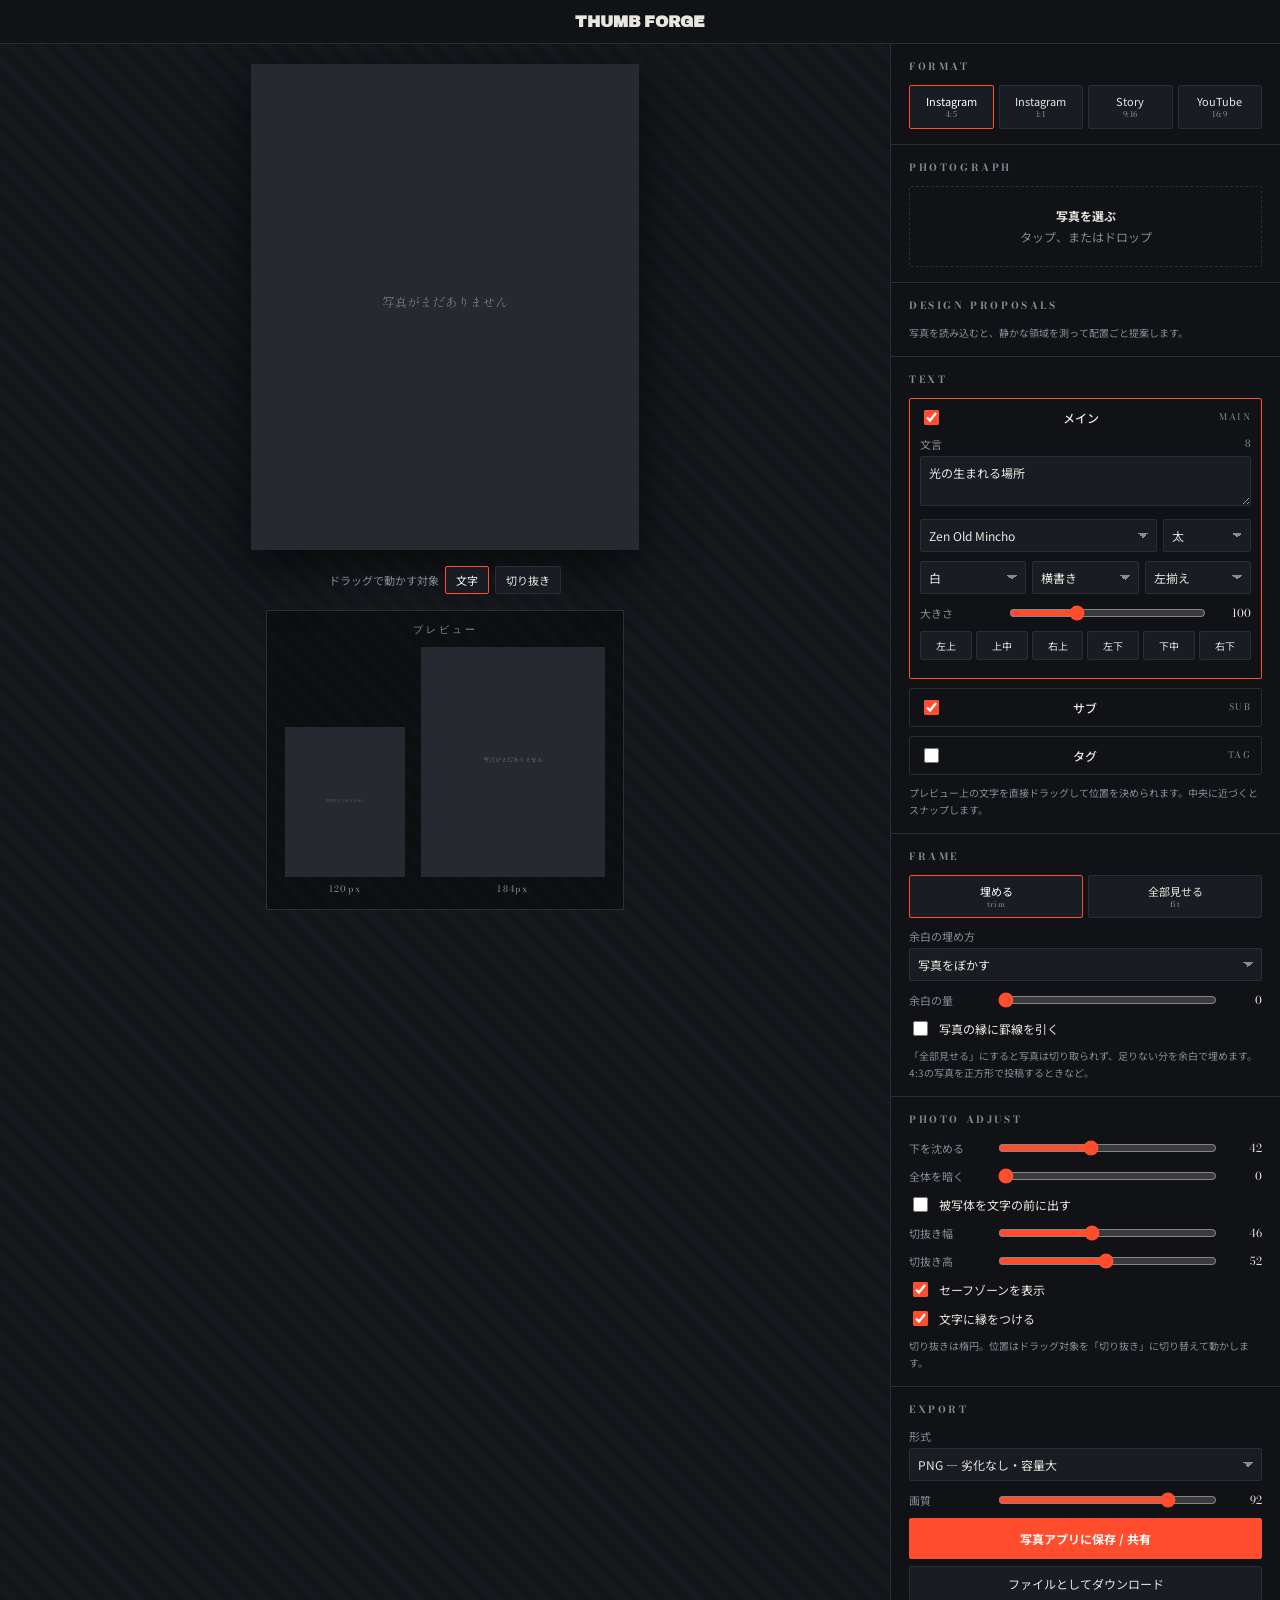
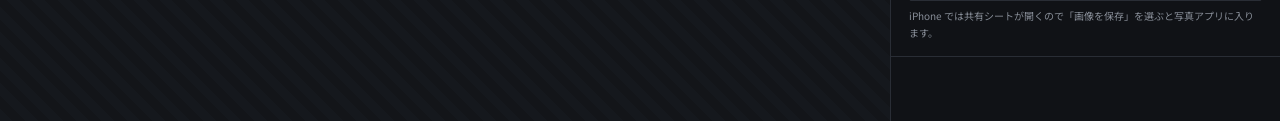
==== commit 5a6573a4: "Add files via upload" ====
--- a/index.html
+++ b/index.html
@@ -14,7 +14,7 @@
 <link rel="apple-touch-icon" href="./icons/icon-192.png">
 <link rel="preconnect" href="https://fonts.googleapis.com">
 <link rel="preconnect" href="https://fonts.gstatic.com" crossorigin>
-<link href="https://fonts.googleapis.com/css2?family=Biz+UDPMincho&family=BIZ+UDPGothic&family=Dela+Gothic+One&family=DotGothic16&family=Hachi+Maru+Pop&family=Hina+Mincho&family=Kaisei+Decol:wght@400;700&family=Kaisei+Opti:wght@400;700&family=Kaisei+Tokumin:wght@400;700;800&family=Klee+One:wght@400;600&family=Kosugi+Maru&family=M+PLUS+1p:wght@400;700;800&family=M+PLUS+Rounded+1c:wght@400;700;800&family=Mochiy+Pop+One&family=Murecho:wght@400;700;900&family=New+Tegomin&family=Noto+Sans+JP:wght@400;700;900&family=Noto+Serif+JP:wght@400;700;900&family=Potta+One&family=Rampart+One&family=Reggae+One&family=RocknRoll+One&family=Sawarabi+Gothic&family=Sawarabi+Mincho&family=Shippori+Antique&family=Shippori+Mincho:wght@400;600;800&family=Shippori+Mincho+B1:wght@400;600;800&family=Stick&family=Train+One&family=Yuji+Boku&family=Yuji+Mai&family=Yuji+Syuku&family=Yusei+Magic&family=Zen+Antique&family=Zen+Antique+Soft&family=Zen+Kaku+Gothic+Antique:wght@400;700;900&family=Zen+Kaku+Gothic+New:wght@400;700;900&family=Zen+Maru+Gothic:wght@400;700;900&family=Zen+Old+Mincho:wght@400;700;900&display=swap" rel="stylesheet">
+<link href="https://fonts.googleapis.com/css2?family=Biz+UDPMincho&family=BIZ+UDPGothic&family=Dela+Gothic+One&family=DotGothic16&family=Hachi+Maru+Pop&family=Hina+Mincho&family=IBM+Plex+Sans+JP:wght@400;700&family=Kaisei+HarunoUmi:wght@400;700;800&family=Kiwi+Maru:wght@300;400;500&family=M+PLUS+1:wght@400;700;900&family=Monomaniac+One&family=Palette+Mosaic&family=Rock+3D&family=Shizuru&family=Yomogi&family=Zen+Kurenaido&family=Kaisei+Decol:wght@400;700&family=Kaisei+Opti:wght@400;700&family=Kaisei+Tokumin:wght@400;700;800&family=Klee+One:wght@400;600&family=Kosugi+Maru&family=M+PLUS+1p:wght@400;700;800&family=M+PLUS+Rounded+1c:wght@400;700;800&family=Mochiy+Pop+One&family=Murecho:wght@400;700;900&family=New+Tegomin&family=Noto+Sans+JP:wght@400;700;900&family=Noto+Serif+JP:wght@400;700;900&family=Potta+One&family=Rampart+One&family=Reggae+One&family=RocknRoll+One&family=Sawarabi+Gothic&family=Sawarabi+Mincho&family=Shippori+Antique&family=Shippori+Mincho:wght@400;600;800&family=Shippori+Mincho+B1:wght@400;600;800&family=Stick&family=Train+One&family=Yuji+Boku&family=Yuji+Mai&family=Yuji+Syuku&family=Yusei+Magic&family=Zen+Antique&family=Zen+Antique+Soft&family=Zen+Kaku+Gothic+Antique:wght@400;700;900&family=Zen+Kaku+Gothic+New:wght@400;700;900&family=Zen+Maru+Gothic:wght@400;700;900&family=Zen+Old+Mincho:wght@400;700;900&display=swap" rel="stylesheet">
 <link href="https://fonts.googleapis.com/css2?family=Abril+Fatface&family=Alfa+Slab+One&family=Anton&family=Archivo+Black&family=Barlow+Condensed:wght@400;700;900&family=Bebas+Neue&family=Bodoni+Moda:wght@400;700;900&family=Chivo:wght@400;700;900&family=Cinzel:wght@400;700;900&family=Cormorant+Garamond:wght@300;500;700&family=DM+Serif+Display&family=EB+Garamond:wght@400;700;800&family=Fjalla+One&family=Instrument+Serif&family=Inter:wght@400;700;900&family=Italiana&family=Josefin+Sans:wght@400;700&family=Libre+Baskerville:wght@400;700&family=Lora:wght@400;700&family=Marcellus&family=Montserrat:wght@400;700;900&family=Oswald:wght@400;700&family=Playfair+Display:wght@400;700;900&family=Poppins:wght@400;700;900&family=Raleway:wght@400;700;900&family=Righteous&family=Space+Grotesk:wght@400;700&family=Syne:wght@400;700;800&family=Teko:wght@400;700&family=Unbounded:wght@400;700;900&display=swap" rel="stylesheet">
 <style>
   :root{
@@ -101,6 +101,11 @@
   .count{float:right;font-family:"Bodoni Moda",serif;font-size:10px}
   .count.over{color:var(--hot)}
   .hint{font-size:10px;color:var(--muted);line-height:1.7;margin:6px 0 0}
+  .prop{border:1px solid var(--line);border-radius:var(--r);padding:10px 11px;margin-bottom:8px}
+  .prop h3{margin:0 0 5px;font-size:12px;font-weight:500;display:flex;align-items:center;gap:7px}
+  .prop h3 i{font-family:"Bodoni Moda",serif;font-style:normal;font-size:13px;color:var(--hot)}
+  .prop p{margin:0 0 8px;font-size:11px;line-height:1.75;color:var(--muted)}
+  .prop button{width:100%;padding:7px}
 </style>
 </head>
 <body>
@@ -134,15 +139,19 @@
       <h2>Photograph</h2>
       <div class="drop" id="drop"><b>写真を選ぶ</b><br>タップ、またはドロップ</div>
       <input type="file" id="file" accept="image/*" hidden>
-      <div class="chips" id="chips"></div>
-      <div id="contrast"></div>
+    </section>
+
+    <section>
+      <h2>Design proposals</h2>
+      <p class="hint" id="propHint">写真を読み込むと、静かな領域を測って配置ごと提案します。</p>
+      <div id="props"></div>
     </section>
 
     <section>
       <h2>Text</h2>
+      <div id="contrast" style="margin:0 0 11px"></div>
       <div id="blocks"></div>
-      <p class="hint">プレビュー上の文字を直接ドラッグして位置を決められます。写真から書体を提案させたいときは下の3つから。</p>
-      <div class="seg" id="presets" style="grid-template-columns:repeat(3,1fr);margin-top:9px"></div>
+      <p class="hint">プレビュー上の文字を直接ドラッグして位置を決められます。中央に近づくとスナップします。</p>
     </section>
 
     <section>
@@ -215,6 +224,7 @@
  {g:"和文 明朝", id:"kaiseitoku", nm:"Kaisei Tokumin",      f:'"Kaisei Tokumin", serif'},
  {g:"和文 明朝", id:"kaiseiopti", nm:"Kaisei Opti",         f:'"Kaisei Opti", serif'},
  {g:"和文 明朝", id:"kaisei",     nm:"Kaisei Decol",        f:'"Kaisei Decol", serif'},
+ {g:"和文 明朝", id:"kaiseiharu", nm:"Kaisei HarunoUmi",    f:'"Kaisei HarunoUmi", serif'},
  {g:"和文 明朝", id:"zenantique", nm:"Zen Antique",         f:'"Zen Antique", serif'},
  {g:"和文 明朝", id:"zenantiques",nm:"Zen Antique Soft",    f:'"Zen Antique Soft", serif'},
  {g:"和文 明朝", id:"shipant",    nm:"しっぽりアンティーク",  f:'"Shippori Antique", sans-serif'},
@@ -229,6 +239,9 @@
  {g:"和文 ゴシック", id:"zenmaru",    nm:"Zen丸ゴシック",     f:'"Zen Maru Gothic", sans-serif'},
  {g:"和文 ゴシック", id:"mplusround", nm:"M PLUS Rounded 1c", f:'"M PLUS Rounded 1c", sans-serif'},
  {g:"和文 ゴシック", id:"kosugimaru", nm:"小杉丸",            f:'"Kosugi Maru", sans-serif'},
+ {g:"和文 ゴシック", id:"ibmplexjp",  nm:"IBM Plex Sans JP",  f:'"IBM Plex Sans JP", sans-serif'},
+ {g:"和文 ゴシック", id:"mplus1",     nm:"M PLUS 1",          f:'"M PLUS 1", sans-serif'},
+ {g:"和文 ゴシック", id:"kiwimaru",   nm:"Kiwi Maru（やわらか）", f:'"Kiwi Maru", serif'},
  // 和文・デザイン
  {g:"和文 デザイン", id:"dela",     nm:"Dela Gothic One（極太）", f:'"Dela Gothic One", sans-serif'},
  {g:"和文 デザイン", id:"rampart",  nm:"Rampart One（立体）",     f:'"Rampart One", sans-serif'},
@@ -245,6 +258,12 @@
  {g:"和文 デザイン", id:"yujimai",  nm:"Yuji Mai（筆・流麗）",    f:'"Yuji Mai", serif'},
  {g:"和文 デザイン", id:"mochiy",   nm:"Mochiy Pop One",         f:'"Mochiy Pop One", sans-serif'},
  {g:"和文 デザイン", id:"hachi",    nm:"Hachi Maru Pop",         f:'"Hachi Maru Pop", cursive'},
+ {g:"和文 デザイン", id:"monomaniac",nm:"Monomaniac One（角）",    f:'"Monomaniac One", sans-serif'},
+ {g:"和文 デザイン", id:"rock3d",   nm:"Rock 3D（立体）",         f:'"Rock 3D", cursive'},
+ {g:"和文 デザイン", id:"shizuru",  nm:"Shizuru（大胆）",         f:'"Shizuru", sans-serif'},
+ {g:"和文 デザイン", id:"kurenaido",nm:"Zen Kurenaido（硬筆）",   f:'"Zen Kurenaido", sans-serif'},
+ {g:"和文 デザイン", id:"yomogi",   nm:"Yomogi（手書き）",        f:'"Yomogi", cursive'},
+ {g:"和文 デザイン", id:"palette",  nm:"Palette Mosaic（装飾）",  f:'"Palette Mosaic", cursive'},
  // 欧文・サンセリフ
  {g:"欧文 サンセリフ", id:"anton",   nm:"Anton（極太）",        f:'"Anton", sans-serif'},
  {g:"欧文 サンセリフ", id:"archivo", nm:"Archivo Black",       f:'"Archivo Black", sans-serif'},
@@ -281,14 +300,146 @@
 ];
 const fontOf=id=>FONTS.find(f=>f.id===id)||FONTS[0];
 
-const SUGGEST=[
- {id:"impact",nm:"IMPACT",ds:"太く確実に読める",main:"notosansjp",mw:900,sub:"notosansjp",sw:700,
-  score:a=>1.0+a.edge*.8+a.sat*.5},
- {id:"mag",nm:"MAGAZINE",ds:"雑誌の質感",main:"zenold",mw:900,sub:"bodoni",sw:700,
-  score:a=>.9+(1-a.sat)*.9+(1-a.edge)*.6},
- {id:"still",nm:"STILL",ds:"静かな写真に",main:"shippori",mw:800,sub:"cormorant",sw:500,
-  score:a=>.8+(1-a.luma)*1.1+(1-a.edge)*.7}
+/* ---------- design proposal engine ----------------------------------------
+   写真を実際の出力比率でサンプリングし、領域ごとの明るさと情報量を測って
+   「どこに置くか」まで決める。すべてローカル計算。 */
+const POOL={
+  minchoHeavy:["shipporib1","kaiseitoku","notoserifjp","zenold"],
+  minchoFine :["hina","shippori","zenantique","tegomin"],
+  gothicHeavy:["dela","notosansjp","zenkaku","monomaniac"],
+  brush      :["yujiboku","yujisyuku","kurenaido"],
+  latinSerif :["bodoni","instrument","italiana","cormorant","playfair"],
+  latinSans  :["anton","bebas","oswald","space"]
+};
+const pick=(arr,i)=>arr[i%arr.length];
+
+const ZONES=[
+ {id:"上部",     x:.07,y:.07,w:.86,h:.20},
+ {id:"中央",     x:.07,y:.40,w:.86,h:.22},
+ {id:"下部",     x:.07,y:.68,w:.86,h:.24},
+ {id:"左上",     x:.06,y:.07,w:.48,h:.26},
+ {id:"右上",     x:.46,y:.07,w:.48,h:.26},
+ {id:"左下",     x:.06,y:.62,w:.48,h:.30},
+ {id:"右下",     x:.46,y:.62,w:.48,h:.30}
 ];
+
+function scanLayout(){
+  const W=cv.width,H=cv.height,n=48,m=Math.max(8,Math.round(n*H/W));
+  const c=document.createElement("canvas");c.width=n;c.height=m;
+  const g=c.getContext("2d",{willReadFrequently:true});
+  const s=Math.max(n/img.width,m/img.height),w=img.width*s,h=img.height*s;
+  g.drawImage(img,(n-w)/2,(m-h)/2,w,h);
+  const d=g.getImageData(0,0,n,m).data,L=new Float32Array(n*m);
+  for(let i=0,p=0;i<d.length;i+=4,p++)L[p]=(.2126*d[i]+.7152*d[i+1]+.0722*d[i+2])/255;
+  const E=new Float32Array(n*m);
+  for(let y=0;y<m;y++)for(let x=0;x<n;x++){
+    const i=y*n+x;
+    E[i]=(x<n-1?Math.abs(L[i]-L[i+1]):0)+(y<m-1?Math.abs(L[i]-L[i+n]):0);
+  }
+  return{n,m,L,E};
+}
+function zoneStats(la,z){
+  const x0=Math.max(0,Math.floor(z.x*la.n)),x1=Math.min(la.n,Math.ceil((z.x+z.w)*la.n));
+  const y0=Math.max(0,Math.floor(z.y*la.m)),y1=Math.min(la.m,Math.ceil((z.y+z.h)*la.m));
+  let lum=0,edg=0,c=0;
+  for(let y=y0;y<y1;y++)for(let x=x0;x<x1;x++){const i=y*la.n+x;lum+=la.L[i];edg+=la.E[i];c++;}
+  return c?{luma:lum/c,edge:Math.min(1,edg/c/.075)}:{luma:.5,edge:.5};
+}
+function cropLoss(){ // cover で切り落とされる面積の割合
+  const ar=cv.width/cv.height,ai=img.width/img.height;
+  return 1-Math.min(ar,ai)/Math.max(ar,ai);
+}
+function warmth(){ // 暖色か寒色か（-1..1）
+  let w=0;analysis.palette.forEach(h=>{const[r,g,b]=toRgb(h);w+=(r-b)/255;});
+  return w/analysis.palette.length;
+}
+const pct=v=>Math.round(v*100);
+
+function buildProposals(){
+  const la=scanLayout();
+  const zs=ZONES.map(z=>({...z,...zoneStats(la,z)}));
+  const quiet=[...zs].sort((a,b)=>a.edge-b.edge);
+  const dark =[...zs].sort((a,b)=>a.luma-b.luma);
+  const a=analysis,w=warmth(),loss=cropLoss();
+  const seed=Math.round((a.luma+a.sat+a.edge)*97);
+  const out=[];
+
+  /* 案1：一番静かな領域に置く（写真を主役にする） */
+  {
+    const z=quiet[0];
+    const white=z.luma<.55;
+    const jp=white? pick(POOL.minchoHeavy,seed) : pick(POOL.minchoFine,seed);
+    out.push({
+      nm:"余白に沿わせる",
+      why:`${z.id}が最も静か（情報量 ${pct(z.edge)}）。明るさ ${pct(z.luma)} なので文字は${white?"白":"黒"}。`
+         +`写真を沈めるのは${white?"軽め":"不要"}にして、絵を潰さない。`,
+      apply(){
+        set("main",{font:jp,weight:white?900:700,color:white?"white":"black",vert:false,align:"left",size:92,
+                    x:z.x,y:z.y+.02});
+        set("sub",{on:true,font:pick(POOL.latinSerif,seed),weight:500,color:white?"white":"black",
+                   size:100,x:z.x,y:z.y+.02+.13});
+        set("tag",{on:false});
+        setUI({dark:white?26:0,dim:0,mask:false,fit:"cover",margin:0,rule:false,edge:a.edge>.5});
+      }
+    });
+  }
+
+  /* 案2：暗部を土台にして強く言い切る */
+  {
+    const z=dark[0].luma<.4?dark[0]:ZONES[2];
+    const bottom=z.y>.5;
+    out.push({
+      nm:"暗部に載せて断言する",
+      why:`${z.id}が最も暗い（明るさ ${pct(z.luma)}）。ここを土台に極太で置き、`
+         +`${bottom?"下を":"周囲を"}沈めて文字の裏を無音にする。実寸で最も潰れにくい構成。`,
+      apply(){
+        set("main",{font:pick(POOL.gothicHeavy,seed+1),weight:900,color:"white",vert:false,align:"left",
+                    size:112,x:.07,y:bottom?.66:.12});
+        set("sub",{on:true,font:pick(POOL.latinSans,seed+1),weight:700,color:"white",size:96,
+                   x:.07,y:bottom?.66+.15:.12+.15});
+        set("tag",{on:true,font:pick(POOL.latinSans,seed+1),weight:700,color:"accent",size:100,
+                   x:.07,y:bottom?.58:.04});
+        setUI({dark:bottom?68:34,dim:a.luma>.62?18:0,mask:false,fit:"cover",margin:0,rule:false,edge:true});
+      }
+    });
+  }
+
+  /* 案3：縦組みで雑誌の見開きにする */
+  {
+    const right=zoneStats(la,{x:.62,y:.08,w:.32,h:.7});
+    const left =zoneStats(la,{x:.06,y:.08,w:.32,h:.7});
+    const useRight=right.edge<=left.edge;
+    const z=useRight?{x:.72,y:.09,luma:right.luma,edge:right.edge}:{x:.07,y:.09,luma:left.luma,edge:left.edge};
+    const jp=w>.08? pick(POOL.brush,seed+2) : pick(POOL.minchoHeavy,seed+2);
+    out.push({
+      nm:"縦組みで抜く",
+      why:`${useRight?"右":"左"}の帯が静か（情報量 ${pct(z.edge)}）。縦組みは横位置を取らないので絵を殺さない。`
+         +`色は${w>.08?"暖色寄り":"寒色寄り"}なので${w>.08?"筆書体":"重い明朝"}が馴染む。`
+         +(loss>.12?`／この写真は ${pct(loss)}% が切れるので余白付きを推奨。`:""),
+      apply(){
+        set("main",{font:jp,weight:900,color:z.luma<.55?"white":"black",vert:true,size:96,x:z.x,y:z.y});
+        set("sub",{on:true,font:pick(POOL.latinSerif,seed+2),weight:500,color:z.luma<.55?"white":"black",
+                   size:92,x:.07,y:.86});
+        set("tag",{on:false});
+        setUI({dark:z.luma<.55?30:0,dim:0,mask:false,
+               fit:loss>.12?"contain":"cover",margin:loss>.12?4:0,fill:"blur",rule:loss>.12,edge:a.edge>.55});
+      }
+    });
+  }
+  return out;
+}
+function set(key,o){Object.assign(state[key],o);if(o.on===undefined&&key!=="tag")state[key].on=true;}
+function setUI(o){
+  if(o.dark!==undefined){$("sDark").value=o.dark;$("vDark").textContent=o.dark;}
+  if(o.dim!==undefined){$("sDim").value=o.dim;$("vDim").textContent=o.dim;}
+  if(o.mask!==undefined)$("cMask").checked=o.mask;
+  if(o.edge!==undefined){$("cEdge").checked=o.edge;const u=$("cEdgeUI");if(u)u.checked=o.edge;}
+  if(o.fit!==undefined)frame.mode=o.fit;
+  if(o.margin!==undefined){frame.margin=o.margin;$("sMargin").value=o.margin;$("vMargin").textContent=o.margin;}
+  if(o.fill!==undefined){frame.fill=o.fill;$("fFill").value=o.fill;}
+  if(o.rule!==undefined){frame.rule=o.rule;$("cRule").checked=o.rule;}
+  fitSegs();
+}
 
 const BLOCKS=[
  {key:"main",nm:"メイン",tag:"MAIN"},
@@ -610,6 +761,7 @@
           </select>
         </div>
         <div class="slider"><label>大きさ</label><input type="range" data-act="size" min="40" max="220" value="${b.size}"><span class="val" data-val>${b.size}</span></div>
+        ${meta.key==="tag"?`<label style="margin-top:4px">アクセント色（この地色と、他ブロックで「アクセント」を選んだときの文字色）</label><div class="chips" id="chips"></div>`:""}
         <div class="place">
           <button data-pos="tl">左上</button><button data-pos="tc">上中</button><button data-pos="tr">右上</button>
           <button data-pos="bl">左下</button><button data-pos="bc">下中</button><button data-pos="br">右下</button>
@@ -646,6 +798,7 @@
     });
     updCount(el,b);
     host.appendChild(el);
+    if(meta.key==="tag")paintChips();
   });
 }
 function updCount(el,b){
@@ -673,28 +826,35 @@
   const r=$("ratios");r.innerHTML="";
   RATIOS.forEach(x=>{const b=document.createElement("button");
     b.innerHTML=`${x.nm}<small>${x.sub}</small>`;b.setAttribute("aria-pressed",x.id===ratio.id);
-    b.onclick=()=>{ratio=x;cv.width=x.w;cv.height=x.h;segs();render();};r.appendChild(b);});
+    b.onclick=()=>{ratio=x;cv.width=x.w;cv.height=x.h;segs();if(img)paintProposals();render();};r.appendChild(b);});
 }
 function paintChips(){
-  const box=$("chips");box.innerHTML="";
-  if(!analysis)return;
+  const box=$("chips");
+  if(!box)return;
+  box.innerHTML="";
+  if(!analysis){box.innerHTML='<span class="hint">写真を読み込むと色が並びます。</span>';return;}
   analysis.palette.forEach(h=>{const b=document.createElement("button");
     b.className="chip";b.style.background=h;b.title=`アクセントを ${h} にする`;
     b.setAttribute("aria-pressed",h===accent);
     b.onclick=()=>{accent=h;paintChips();checkContrast();render();};box.appendChild(b);});
 }
-function paintSuggest(ranked){
-  const box=$("presets");box.innerHTML="";
-  (ranked||SUGGEST).forEach((p,i)=>{
-    const b=document.createElement("button");
-    b.innerHTML=`${p.nm}<small>${p.ds}</small>`;
-    b.onclick=()=>{
-      state.main.font=p.main;state.main.weight=p.mw;
-      state.sub.font=p.sub;state.sub.weight=p.sw;
-      state.tag.font=p.sub;state.tag.weight=p.sw;
-      buildBlocks();loadFont(state.main);loadFont(state.sub);render();
+function paintProposals(){
+  const host=$("props");host.innerHTML="";
+  if(!img){$("propHint").textContent="写真を読み込むと、静かな領域を測って配置ごと提案します。";return;}
+  const list=buildProposals();
+  $("propHint").textContent=`明るさ ${pct(analysis.luma)} ／ 彩度 ${pct(analysis.sat)} ／ 情報量 ${pct(analysis.edge)} ／ 切り落とし ${pct(cropLoss())}%`;
+  list.forEach((p,i)=>{
+    const el=document.createElement("div");
+    el.className="prop";
+    el.innerHTML=`<h3><i>${i+1}</i>${p.nm}</h3><p>${p.why}</p><button>この案を適用</button>`;
+    el.querySelector("button").onclick=()=>{
+      p.apply();buildBlocks();
+      [state.main,state.sub,state.tag].forEach(loadFont);
+      render();
+      el.querySelector("button").textContent="適用しました";
+      setTimeout(()=>{const b=el.querySelector("button");if(b)b.textContent="この案を適用";},1400);
     };
-    box.appendChild(b);
+    host.appendChild(el);
   });
 }
 function checkContrast(){
@@ -710,8 +870,7 @@
   if(!f||!f.type.startsWith("image/"))return;
   const url=URL.createObjectURL(f),im=new Image();
   im.onload=()=>{img=im;analysis=analyze(im);accent=pickAccent(analysis.palette);
-    const ranked=[...SUGGEST].sort((a,b)=>b.score(analysis)-a.score(analysis));
-    paintChips();paintSuggest(ranked);checkContrast();render();URL.revokeObjectURL(url);};
+    paintChips();checkContrast();buildBlocks();paintProposals();render();URL.revokeObjectURL(url);};
   im.src=url;
 }
 
@@ -817,7 +976,7 @@
 $("sMargin").addEventListener("input",e=>{frame.margin=+e.target.value;$("vMargin").textContent=e.target.value;render();});
 $("cRule").addEventListener("change",e=>{frame.rule=e.target.checked;render();});
 
-segs();fitSegs();buildBlocks();paintSuggest();
+segs();fitSegs();buildBlocks();paintProposals();
 if(document.fonts&&document.fonts.ready)document.fonts.ready.then(render);
 render();
 })();
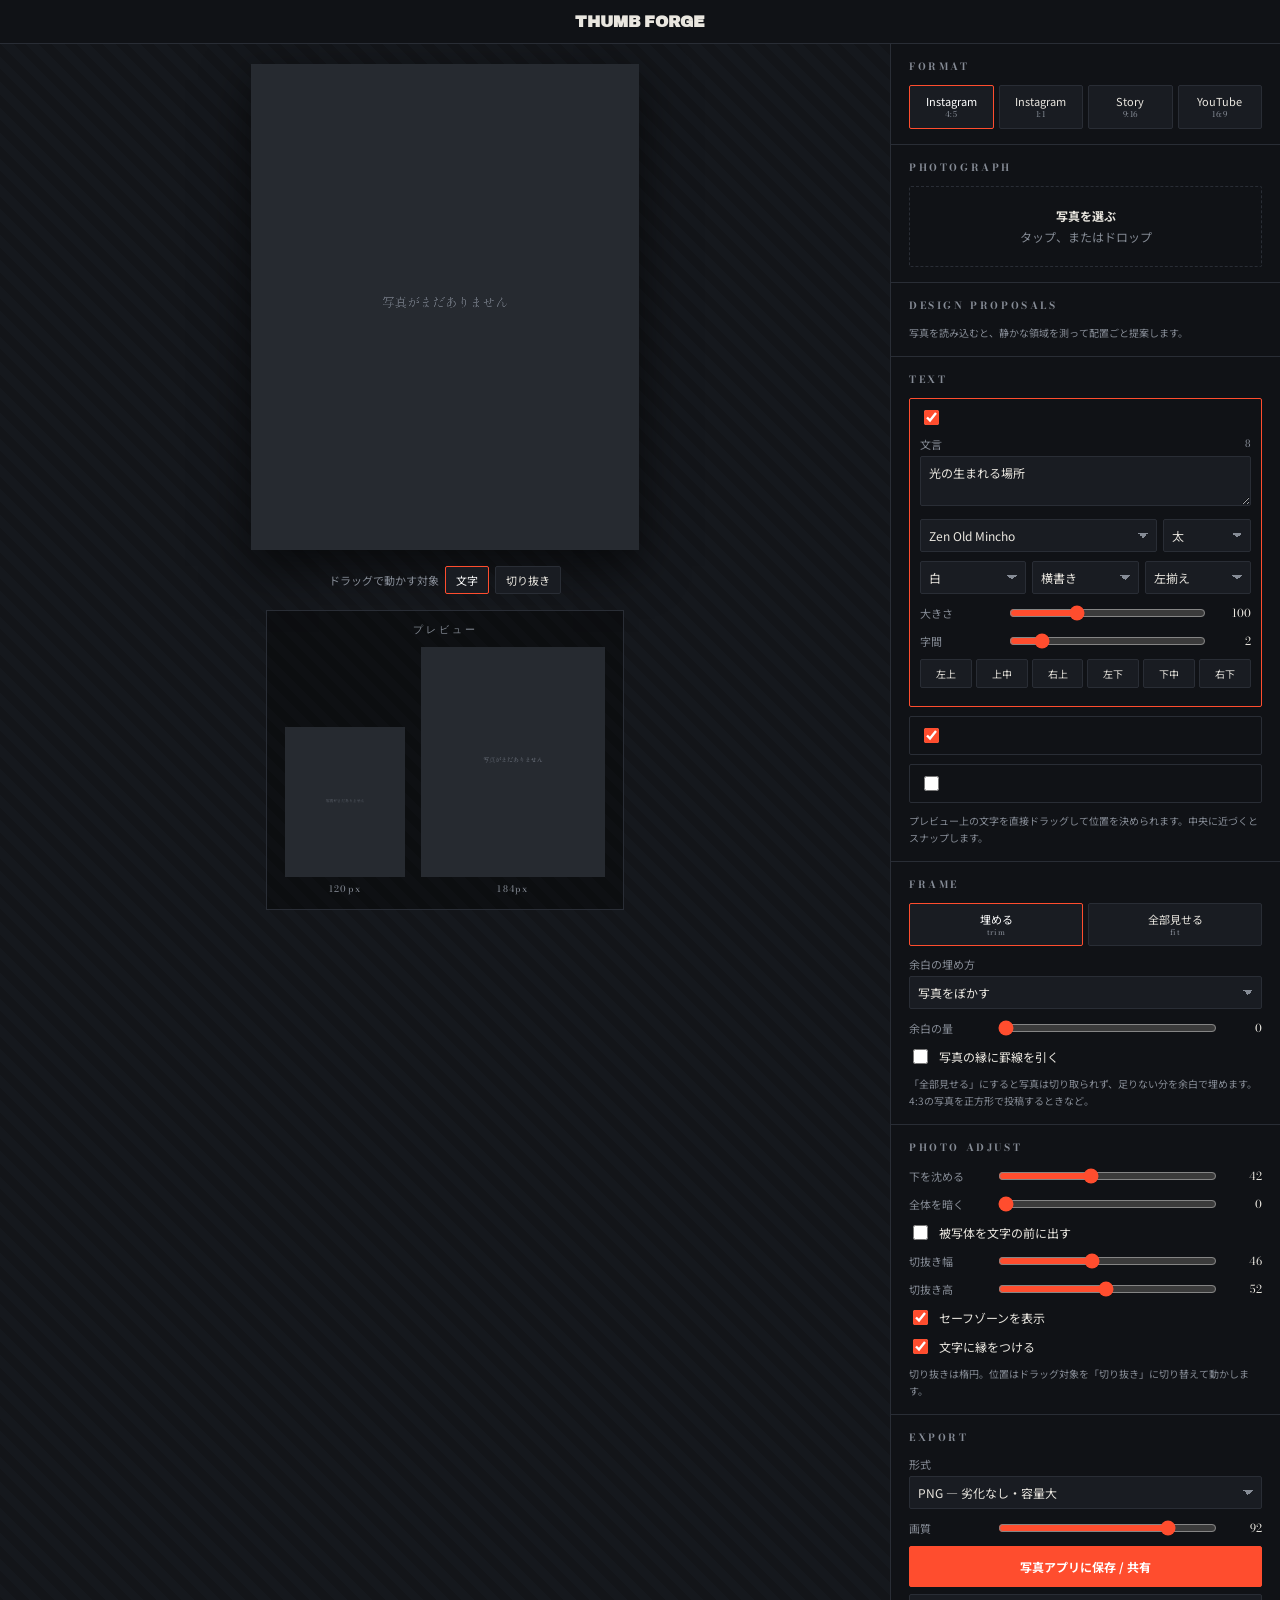
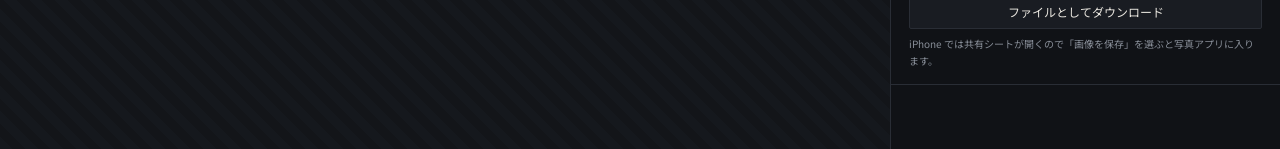
==== commit 2d1320b4: "Add files via upload" ====
--- a/index.html
+++ b/index.html
@@ -28,13 +28,14 @@
     font-family:"Noto Sans JP",-apple-system,BlinkMacSystemFont,sans-serif;
     -webkit-font-smoothing:antialiased;padding-bottom:env(safe-area-inset-bottom);
   }
-  header{display:block;width:100%;text-align:center;
+  header{position:fixed;top:0;left:0;right:0;width:100vw;text-align:center;
     padding:calc(13px + env(safe-area-inset-top)) 18px 13px;border-bottom:1px solid var(--line);
-    position:sticky;top:0;left:0;background:var(--ink);z-index:9}
+    background:var(--ink);z-index:20}
+  #hspace{width:100%}
   header h1{font-family:"Archivo Black",sans-serif;font-size:16px;margin:0;letter-spacing:-.01em}
   
 
-  html{overflow-x:hidden}
+  html,body{overflow-x:clip}
   .wrap{display:grid;grid-template-columns:minmax(0,1fr) minmax(0,390px)}
   @media(max-width:960px){.wrap{grid-template-columns:1fr}}
 
@@ -105,12 +106,14 @@
   .prop h3{margin:0 0 5px;font-size:12px;font-weight:500;display:flex;align-items:center;gap:7px}
   .prop h3 i{font-family:"Bodoni Moda",serif;font-style:normal;font-size:13px;color:var(--hot)}
   .prop p{margin:0 0 8px;font-size:11px;line-height:1.75;color:var(--muted)}
+  .prop .spec{font-family:"Bodoni Moda",serif;font-size:10px;letter-spacing:.06em;color:var(--paper);opacity:.75;margin:0 0 8px}
   .prop button{width:100%;padding:7px}
 </style>
 </head>
 <body>
 
-<header><h1>THUMB FORGE</h1></header>
+<header id="bar"><h1>THUMB FORGE</h1></header>
+<div id="hspace"></div>
 
 <div class="wrap">
   <div class="stage">
@@ -301,27 +304,22 @@
 const fontOf=id=>FONTS.find(f=>f.id===id)||FONTS[0];
 
 /* ---------- design proposal engine ----------------------------------------
-   写真を実際の出力比率でサンプリングし、領域ごとの明るさと情報量を測って
-   「どこに置くか」まで決める。すべてローカル計算。 */
+   組版の判断は目分量ではなく計測に基づく。
+   1) 出力比率のまま写真をサンプリングし、領域ごとの明るさ／情報量を測る
+   2) 実寸プレビュー幅から逆算して「読める最小級数」を出す
+   3) 置こうとしている矩形の明るさからコントラスト比を計算し、文字色と沈め量を決める
+   4) 三分割・版面マージン・プラットフォームのセーフゾーンで配置候補を採点する      */
+const MARGIN=.065;
 const POOL={
   minchoHeavy:["shipporib1","kaiseitoku","notoserifjp","zenold"],
   minchoFine :["hina","shippori","zenantique","tegomin"],
   gothicHeavy:["dela","notosansjp","zenkaku","monomaniac"],
-  brush      :["yujiboku","yujisyuku","kurenaido"],
+  brush      :["yujiboku","yujisyuku","kurenaido","shizuru"],
   latinSerif :["bodoni","instrument","italiana","cormorant","playfair"],
   latinSans  :["anton","bebas","oswald","space"]
 };
-const pick=(arr,i)=>arr[i%arr.length];
-
-const ZONES=[
- {id:"上部",     x:.07,y:.07,w:.86,h:.20},
- {id:"中央",     x:.07,y:.40,w:.86,h:.22},
- {id:"下部",     x:.07,y:.68,w:.86,h:.24},
- {id:"左上",     x:.06,y:.07,w:.48,h:.26},
- {id:"右上",     x:.46,y:.07,w:.48,h:.26},
- {id:"左下",     x:.06,y:.62,w:.48,h:.30},
- {id:"右下",     x:.46,y:.62,w:.48,h:.30}
-];
+const pick=(a,i)=>a[Math.abs(i)%a.length];
+const pct=v=>Math.round(v*100);
 
 function scanLayout(){
   const W=cv.width,H=cv.height,n=48,m=Math.max(8,Math.round(n*H/W));
@@ -332,97 +330,186 @@
   const d=g.getImageData(0,0,n,m).data,L=new Float32Array(n*m);
   for(let i=0,p=0;i<d.length;i+=4,p++)L[p]=(.2126*d[i]+.7152*d[i+1]+.0722*d[i+2])/255;
   const E=new Float32Array(n*m);
-  for(let y=0;y<m;y++)for(let x=0;x<n;x++){
-    const i=y*n+x;
-    E[i]=(x<n-1?Math.abs(L[i]-L[i+1]):0)+(y<m-1?Math.abs(L[i]-L[i+n]):0);
-  }
+  for(let y=0;y<m;y++)for(let x=0;x<n;x++){const i=y*n+x;
+    E[i]=(x<n-1?Math.abs(L[i]-L[i+1]):0)+(y<m-1?Math.abs(L[i]-L[i+n]):0);}
   return{n,m,L,E};
 }
-function zoneStats(la,z){
-  const x0=Math.max(0,Math.floor(z.x*la.n)),x1=Math.min(la.n,Math.ceil((z.x+z.w)*la.n));
-  const y0=Math.max(0,Math.floor(z.y*la.m)),y1=Math.min(la.m,Math.ceil((z.y+z.h)*la.m));
+function zoneStats(la,r){
+  const x0=Math.max(0,Math.floor(r.x*la.n)),x1=Math.min(la.n,Math.ceil((r.x+r.w)*la.n));
+  const y0=Math.max(0,Math.floor(r.y*la.m)),y1=Math.min(la.m,Math.ceil((r.y+r.h)*la.m));
   let lum=0,edg=0,c=0;
   for(let y=y0;y<y1;y++)for(let x=x0;x<x1;x++){const i=y*la.n+x;lum+=la.L[i];edg+=la.E[i];c++;}
   return c?{luma:lum/c,edge:Math.min(1,edg/c/.075)}:{luma:.5,edge:.5};
 }
-function cropLoss(){ // cover で切り落とされる面積の割合
-  const ar=cv.width/cv.height,ai=img.width/img.height;
-  return 1-Math.min(ar,ai)/Math.max(ar,ai);
-}
-function warmth(){ // 暖色か寒色か（-1..1）
-  let w=0;analysis.palette.forEach(h=>{const[r,g,b]=toRgb(h);w+=(r-b)/255;});
-  return w/analysis.palette.length;
-}
-const pct=v=>Math.round(v*100);
-
+const cropLoss=()=>{const a=cv.width/cv.height,b=img.width/img.height;
+  return 1-Math.min(a,b)/Math.max(a,b);};
+function warmth(){let w=0;analysis.palette.forEach(h=>{const[r,g,b]=toRgb(h);w+=(r-b)/255;});
+  return w/analysis.palette.length;}
+
+/* --- 可読性の計算 ------------------------------------------------------- */
+const ratioOf=(a,b)=>{const x=Math.max(a,b)+.05,y=Math.min(a,b)+.05;return x/y;};
+function scrimFor(bgLuma,target){ // 白文字が target:1 を満たすのに要する黒被せ量
+  if(bgLuma<=.001)return 0;
+  const need=1.05/target-.05;
+  return Math.max(0,Math.min(.85,1-need/bgLuma));
+}
+const legible=key=>Math.ceil(1300/(BASE[key]*ratio.small));   // 実寸で13pxを割らない級数(%)
+const glyphPx=(key,size)=>Math.round(BASE[key]*size/100*ratio.small);
+
+/* --- 改行の当て込み ----------------------------------------------------- */
+const BREAK_OK=new Set(["、","。","・","　"," ","の","に","を","は","が","で","と","へ","も","から","より"]);
+const NO_HEAD=new Set(["、","。","）","」","』","！","？","ー","・"]);
+function balanceLines(t,max){
+  const flat=t.replace(/\n/g,"").trim();
+  const ch=[...flat];
+  if(ch.length<=max)return[flat];
+  const mid=ch.length/2;
+  let best=Math.round(mid),bs=1e9;
+  for(let i=2;i<ch.length-1;i++){
+    if(NO_HEAD.has(ch[i]))continue;
+    let sc=Math.abs(i-mid);
+    if(BREAK_OK.has(ch[i-1]))sc-=1.6;
+    if(sc<bs){bs=sc;best=i;}
+  }
+  return[ch.slice(0,best).join(""),ch.slice(best).join("")];
+}
+
+/* --- 実測サイズ --------------------------------------------------------- */
+function measure(fontId,weight,sizePx,lines,trackPct,vert){
+  ctx.font=`${weight} ${sizePx}px ${fontOf(fontId).f}`;
+  if(vert){
+    const mx=Math.max(...lines.map(l=>[...l].length));
+    return{w:sizePx*1.55*lines.length,h:mx*sizePx*1.06};
+  }
+  const tr=sizePx*trackPct/100;
+  let w=0;
+  lines.forEach(l=>{let x=0;for(const c of l)x+=ctx.measureText(c).width+tr;w=Math.max(w,x-tr);});
+  return{w,h:sizePx*1.24*(lines.length-1)+sizePx*1.1};
+}
+
+/* --- 配置候補の採点 ----------------------------------------------------- */
+function safePenalty(x,y,w,h){
+  let p=0;
+  if(ratio.safe==="yt"){ // 再生時間バッジ
+    if(x+w>.85&&y+h>.88)p+=1.4;
+  }
+  if(ratio.safe==="igsquare"){ // グリッドで正方形に切られる
+    const cut=(1-cv.width/cv.height)/2;
+    if(y<cut||y+h>1-cut)p+=.9;
+  }
+  if(ratio.safe==="story"){ if(y<.13||y+h>.82)p+=1.3; }
+  return p;
+}
+function place(la,box,filter){
+  const W=cv.width,H=cv.height,mX=MARGIN,mY=MARGIN*W/H;
+  const bw=box.w/W,bh=box.h/H;
+  const xs=[["左",mX],["中",(1-bw)/2],["右",1-mX-bw]];
+  const ys=[["上",mY],["上三分",1/3-bh/2],["中",.5-bh/2],["下三分",2/3-bh/2],["下",1-mY-bh]];
+  let best=null;
+  xs.forEach(([xn,x])=>ys.forEach(([yn,y])=>{
+    if(filter&&!filter(xn,yn))return;
+    if(x<-.01||y<-.01||x+bw>1.01||y+bh>1.01)return;
+    const st=zoneStats(la,{x,y,w:bw,h:bh});
+    let sc=(1-st.edge)*1.7;
+    if(yn==="上三分"||yn==="下三分")sc+=.4;
+    if(xn==="左")sc+=.14;
+    sc-=safePenalty(x,y,bw,bh);
+    if(!best||sc>best.sc)best={x,y,sc,st,nm:yn+xn,bw,bh};
+  }));
+  return best;
+}
+
+/* --- 提案の生成 --------------------------------------------------------- */
 function buildProposals(){
-  const la=scanLayout();
-  const zs=ZONES.map(z=>({...z,...zoneStats(la,z)}));
-  const quiet=[...zs].sort((a,b)=>a.edge-b.edge);
-  const dark =[...zs].sort((a,b)=>a.luma-b.luma);
+  const la=scanLayout(),W=cv.width,H=cv.height;
   const a=analysis,w=warmth(),loss=cropLoss();
-  const seed=Math.round((a.luma+a.sat+a.edge)*97);
+  const seed=Math.round((a.luma*7+a.sat*13+a.edge*29)*11);
+  const raw=state.main.text||"タイトル";
   const out=[];
 
-  /* 案1：一番静かな領域に置く（写真を主役にする） */
+  const compose=(cfg)=>{
+    const lines=balanceLines(raw,cfg.perLine);
+    const size=Math.max(legible("main"),cfg.size);
+    const px=W*BASE.main*(size/100);
+    const box=measure(cfg.font,cfg.weight,px,lines,cfg.track,cfg.vert);
+    const p=place(la,box,cfg.filter)||{x:MARGIN,y:.66,st:{luma:a.luma,edge:a.edge},nm:"下左",bw:box.w/W,bh:box.h/H};
+    const bg=p.st.luma;
+    const白=bg<.58;
+    const need=白?scrimFor(bg,4.5):0;
+    const dark=Math.round(Math.min(cfg.maxDark,Math.max(cfg.minDark,need*100)));
+    const eff=白?bg*(1-dark/100):bg;
+    const cr=白?ratioOf(1,eff):ratioOf(.03,eff);
+    return{lines,size,px,box,p,白,dark,cr};
+  };
+
+  /* 案1 — 写真を主役にして、静かな余白に沿わせる */
   {
-    const z=quiet[0];
-    const white=z.luma<.55;
-    const jp=white? pick(POOL.minchoHeavy,seed) : pick(POOL.minchoFine,seed);
+    const jp=pick(POOL.minchoHeavy,seed),ln=pick(POOL.latinSerif,seed);
+    const r=compose({font:jp,weight:900,track:2,size:88,perLine:9,vert:false,minDark:0,maxDark:40});
+    const gap=r.px*.62/H;
     out.push({
       nm:"余白に沿わせる",
-      why:`${z.id}が最も静か（情報量 ${pct(z.edge)}）。明るさ ${pct(z.luma)} なので文字は${white?"白":"黒"}。`
-         +`写真を沈めるのは${white?"軽め":"不要"}にして、絵を潰さない。`,
+      why:`配置は${r.p.nm}。この矩形の情報量 ${pct(r.p.st.edge)}／明るさ ${pct(r.p.st.luma)} で最も静か。`
+         +`文字は${r.白?"白":"黒"}、コントラスト ${r.cr.toFixed(1)}:1 を確保するため沈め ${r.dark}%。`
+         +`級数は実寸 ${ratio.small}px で文字高 ${glyphPx("main",r.size)}px。写真を潰さない下限。`,
+      spec:`${fontOf(jp).nm} ／ ${fontOf(ln).nm}`,
       apply(){
-        set("main",{font:jp,weight:white?900:700,color:white?"white":"black",vert:false,align:"left",size:92,
-                    x:z.x,y:z.y+.02});
-        set("sub",{on:true,font:pick(POOL.latinSerif,seed),weight:500,color:white?"white":"black",
-                   size:100,x:z.x,y:z.y+.02+.13});
+        set("main",{text:r.lines.join("\n"),font:jp,weight:900,track:2,color:r.白?"white":"black",
+                    vert:false,align:"left",size:r.size,x:r.p.x,y:r.p.y});
+        set("sub",{on:true,font:ln,weight:500,track:16,color:r.白?"white":"black",size:96,
+                   x:r.p.x,y:Math.min(.94,r.p.y+r.p.bh+gap)});
         set("tag",{on:false});
-        setUI({dark:white?26:0,dim:0,mask:false,fit:"cover",margin:0,rule:false,edge:a.edge>.5});
+        setUI({dark:r.dark,dim:0,mask:false,fit:"cover",margin:0,rule:false,edge:r.p.st.edge>.45});
       }
     });
   }
 
-  /* 案2：暗部を土台にして強く言い切る */
+  /* 案2 — 暗部を土台に、実寸で最も潰れない太さで言い切る */
   {
-    const z=dark[0].luma<.4?dark[0]:ZONES[2];
-    const bottom=z.y>.5;
+    const jp=pick(POOL.gothicHeavy,seed+1),ln=pick(POOL.latinSans,seed+1);
+    const r=compose({font:jp,weight:900,track:0,size:Math.round(legible("main")*1.28),perLine:8,
+                     vert:false,minDark:35,maxDark:78,
+                     filter:(x,y)=>y==="下"||y==="下三分"});
+    const gap=r.px*.55/H;
     out.push({
       nm:"暗部に載せて断言する",
-      why:`${z.id}が最も暗い（明るさ ${pct(z.luma)}）。ここを土台に極太で置き、`
-         +`${bottom?"下を":"周囲を"}沈めて文字の裏を無音にする。実寸で最も潰れにくい構成。`,
+      why:`${r.p.nm}が土台。明るさ ${pct(r.p.st.luma)} に対し沈め ${r.dark}% を掛けてコントラスト ${r.cr.toFixed(1)}:1。`
+         +`文字高は実寸 ${ratio.small}px で ${glyphPx("main",r.size)}px、可読の下限 13px を ${Math.round(glyphPx("main",r.size)/13*100-100)}% 上回る。`
+         +`情報量 ${pct(r.p.st.edge)} の背景なので縁も併用する。`,
+      spec:`${fontOf(jp).nm} ／ ${fontOf(ln).nm} ／ タグあり`,
       apply(){
-        set("main",{font:pick(POOL.gothicHeavy,seed+1),weight:900,color:"white",vert:false,align:"left",
-                    size:112,x:.07,y:bottom?.66:.12});
-        set("sub",{on:true,font:pick(POOL.latinSans,seed+1),weight:700,color:"white",size:96,
-                   x:.07,y:bottom?.66+.15:.12+.15});
-        set("tag",{on:true,font:pick(POOL.latinSans,seed+1),weight:700,color:"accent",size:100,
-                   x:.07,y:bottom?.58:.04});
-        setUI({dark:bottom?68:34,dim:a.luma>.62?18:0,mask:false,fit:"cover",margin:0,rule:false,edge:true});
+        set("main",{text:r.lines.join("\n"),font:jp,weight:900,track:0,color:"white",
+                    vert:false,align:"left",size:r.size,x:r.p.x,y:r.p.y});
+        set("sub",{on:true,font:ln,weight:700,track:10,color:"white",size:94,
+                   x:r.p.x,y:Math.min(.95,r.p.y+r.p.bh+gap)});
+        set("tag",{on:true,font:ln,weight:700,track:14,color:"accent",size:96,
+                   x:r.p.x,y:Math.max(.03,r.p.y-.075)});
+        setUI({dark:r.dark,dim:a.luma>.66?16:0,mask:false,fit:"cover",margin:0,rule:false,edge:true});
       }
     });
   }
 
-  /* 案3：縦組みで雑誌の見開きにする */
+  /* 案3 — 縦組みで横位置を空け、絵を殺さない */
   {
-    const right=zoneStats(la,{x:.62,y:.08,w:.32,h:.7});
-    const left =zoneStats(la,{x:.06,y:.08,w:.32,h:.7});
-    const useRight=right.edge<=left.edge;
-    const z=useRight?{x:.72,y:.09,luma:right.luma,edge:right.edge}:{x:.07,y:.09,luma:left.luma,edge:left.edge};
-    const jp=w>.08? pick(POOL.brush,seed+2) : pick(POOL.minchoHeavy,seed+2);
+    const jp=w>.06?pick(POOL.brush,seed+2):pick(POOL.minchoHeavy,seed+2);
+    const ln=pick(POOL.latinSerif,seed+2);
+    const r=compose({font:jp,weight:900,track:2,size:Math.max(88,legible("main")),perLine:11,vert:true,
+                     minDark:0,maxDark:45,filter:(x,y)=>(x==="左"||x==="右")&&(y==="上"||y==="上三分")});
     out.push({
       nm:"縦組みで抜く",
-      why:`${useRight?"右":"左"}の帯が静か（情報量 ${pct(z.edge)}）。縦組みは横位置を取らないので絵を殺さない。`
-         +`色は${w>.08?"暖色寄り":"寒色寄り"}なので${w>.08?"筆書体":"重い明朝"}が馴染む。`
-         +(loss>.12?`／この写真は ${pct(loss)}% が切れるので余白付きを推奨。`:""),
+      why:`${r.p.nm}の縦帯（情報量 ${pct(r.p.st.edge)}）に落とす。縦組みは横幅を ${pct(r.p.bw)}% しか使わないので絵が残る。`
+         +`パレットは${w>.06?"暖色":"寒色"}寄りなので${w>.06?"筆書体":"重い明朝"}を当てた。`
+         +(loss>.12?`／この写真は ${pct(loss)}% が切れるため、余白付きに切り替える。`:`／切り落としは ${pct(loss)}% で許容範囲。`),
+      spec:`${fontOf(jp).nm}（縦組み） ／ ${fontOf(ln).nm}`,
       apply(){
-        set("main",{font:jp,weight:900,color:z.luma<.55?"white":"black",vert:true,size:96,x:z.x,y:z.y});
-        set("sub",{on:true,font:pick(POOL.latinSerif,seed+2),weight:500,color:z.luma<.55?"white":"black",
-                   size:92,x:.07,y:.86});
+        set("main",{text:raw.replace(/\n/g,""),font:jp,weight:900,track:2,
+                    color:r.白?"white":"black",vert:true,size:r.size,x:r.p.x,y:r.p.y});
+        set("sub",{on:true,font:ln,weight:500,track:18,color:r.白?"white":"black",size:88,
+                   x:MARGIN,y:.90});
         set("tag",{on:false});
-        setUI({dark:z.luma<.55?30:0,dim:0,mask:false,
-               fit:loss>.12?"contain":"cover",margin:loss>.12?4:0,fill:"blur",rule:loss>.12,edge:a.edge>.55});
+        setUI({dark:r.dark,dim:0,mask:false,
+               fit:loss>.12?"contain":"cover",margin:loss>.12?4:0,fill:"blur",rule:loss>.12,
+               edge:r.p.st.edge>.5});
       }
     });
   }
@@ -433,7 +520,7 @@
   if(o.dark!==undefined){$("sDark").value=o.dark;$("vDark").textContent=o.dark;}
   if(o.dim!==undefined){$("sDim").value=o.dim;$("vDim").textContent=o.dim;}
   if(o.mask!==undefined)$("cMask").checked=o.mask;
-  if(o.edge!==undefined){$("cEdge").checked=o.edge;const u=$("cEdgeUI");if(u)u.checked=o.edge;}
+  if(o.edge!==undefined){const h=$("cEdge"),u=$("cEdgeUI");if(h)h.checked=o.edge;if(u)u.checked=o.edge;}
   if(o.fit!==undefined)frame.mode=o.fit;
   if(o.margin!==undefined){frame.margin=o.margin;$("sMargin").value=o.margin;$("vMargin").textContent=o.margin;}
   if(o.fill!==undefined){frame.fill=o.fill;$("fFill").value=o.fill;}
@@ -447,9 +534,9 @@
  {key:"tag", nm:"タグ", tag:"TAG"}
 ];
 const state={
- main:{on:true, text:"光の生まれる場所", font:"zenold", weight:900, size:100, vert:false, align:"left", color:"white", x:.07,y:.62, open:true},
- sub :{on:true, text:"長崎・五島列島 8日間", font:"bodoni", weight:700, size:100, vert:false, align:"left", color:"white", x:.07,y:.80, open:false},
- tag :{on:false,text:"PHOTO TRIP", font:"bodoni", weight:700, size:100, vert:false, align:"left", color:"accent",x:.07,y:.52, open:false}
+ main:{on:true, text:"光の生まれる場所", font:"zenold", weight:900, size:100, track:2, vert:false, align:"left", color:"white", x:.07,y:.62, open:true},
+ sub :{on:true, text:"長崎・五島列島 8日間", font:"bodoni", weight:700, size:100, track:6, vert:false, align:"left", color:"white", x:.07,y:.80, open:false},
+ tag :{on:false,text:"PHOTO TRIP", font:"bodoni", weight:700, size:100, track:14, vert:false, align:"left", color:"accent",x:.07,y:.52, open:false}
 };
 const BASE={main:.115,sub:.032,tag:.028};
 
@@ -514,7 +601,7 @@
   if(!lines.length)return null;
   const fo=fontOf(b.font);
   const size=W*BASE[key]*(b.size/100);
-  const tr=size*.02;
+  const tr=size*((b.track===undefined?2:b.track)/100);
   setF(fo.f,size,b.weight);
   const x0=b.x*W,y0=b.y*H;
   const stroke=$("cEdge")&&$("cEdge").checked?size*.055:0;
@@ -761,6 +848,7 @@
           </select>
         </div>
         <div class="slider"><label>大きさ</label><input type="range" data-act="size" min="40" max="220" value="${b.size}"><span class="val" data-val>${b.size}</span></div>
+        <div class="slider"><label>字間</label><input type="range" data-act="track" min="-4" max="40" value="${b.track}"><span class="val" data-track>${b.track}</span></div>
         ${meta.key==="tag"?`<label style="margin-top:4px">アクセント色（この地色と、他ブロックで「アクセント」を選んだときの文字色）</label><div class="chips" id="chips"></div>`:""}
         <div class="place">
           <button data-pos="tl">左上</button><button data-pos="tc">上中</button><button data-pos="tr">右上</button>
@@ -785,6 +873,7 @@
         else if(act==="vert"){b.vert=node.value==="1";buildBlocks();}
         else if(act==="align"){b.align=node.value;}
         else if(act==="size"){b.size=+node.value;el.querySelector("[data-val]").textContent=b.size;}
+        else if(act==="track"){b.track=+node.value;el.querySelector("[data-track]").textContent=b.track;}
         render();
       });
     });
@@ -846,7 +935,7 @@
   list.forEach((p,i)=>{
     const el=document.createElement("div");
     el.className="prop";
-    el.innerHTML=`<h3><i>${i+1}</i>${p.nm}</h3><p>${p.why}</p><button>この案を適用</button>`;
+    el.innerHTML=`<h3><i>${i+1}</i>${p.nm}</h3><p>${p.why}</p><p class="spec">${p.spec||""}</p><button>この案を適用</button>`;
     el.querySelector("button").onclick=()=>{
       p.apply();buildBlocks();
       [state.main,state.sub,state.tag].forEach(loadFont);
@@ -976,6 +1065,11 @@
 $("sMargin").addEventListener("input",e=>{frame.margin=+e.target.value;$("vMargin").textContent=e.target.value;render();});
 $("cRule").addEventListener("change",e=>{frame.rule=e.target.checked;render();});
 
+const bar=$("bar"),hs=$("hspace");
+const fitBar=()=>hs.style.height=bar.offsetHeight+"px";
+fitBar();addEventListener("resize",fitBar);
+if(window.ResizeObserver)new ResizeObserver(fitBar).observe(bar);
+
 segs();fitSegs();buildBlocks();paintProposals();
 if(document.fonts&&document.fonts.ready)document.fonts.ready.then(render);
 render();
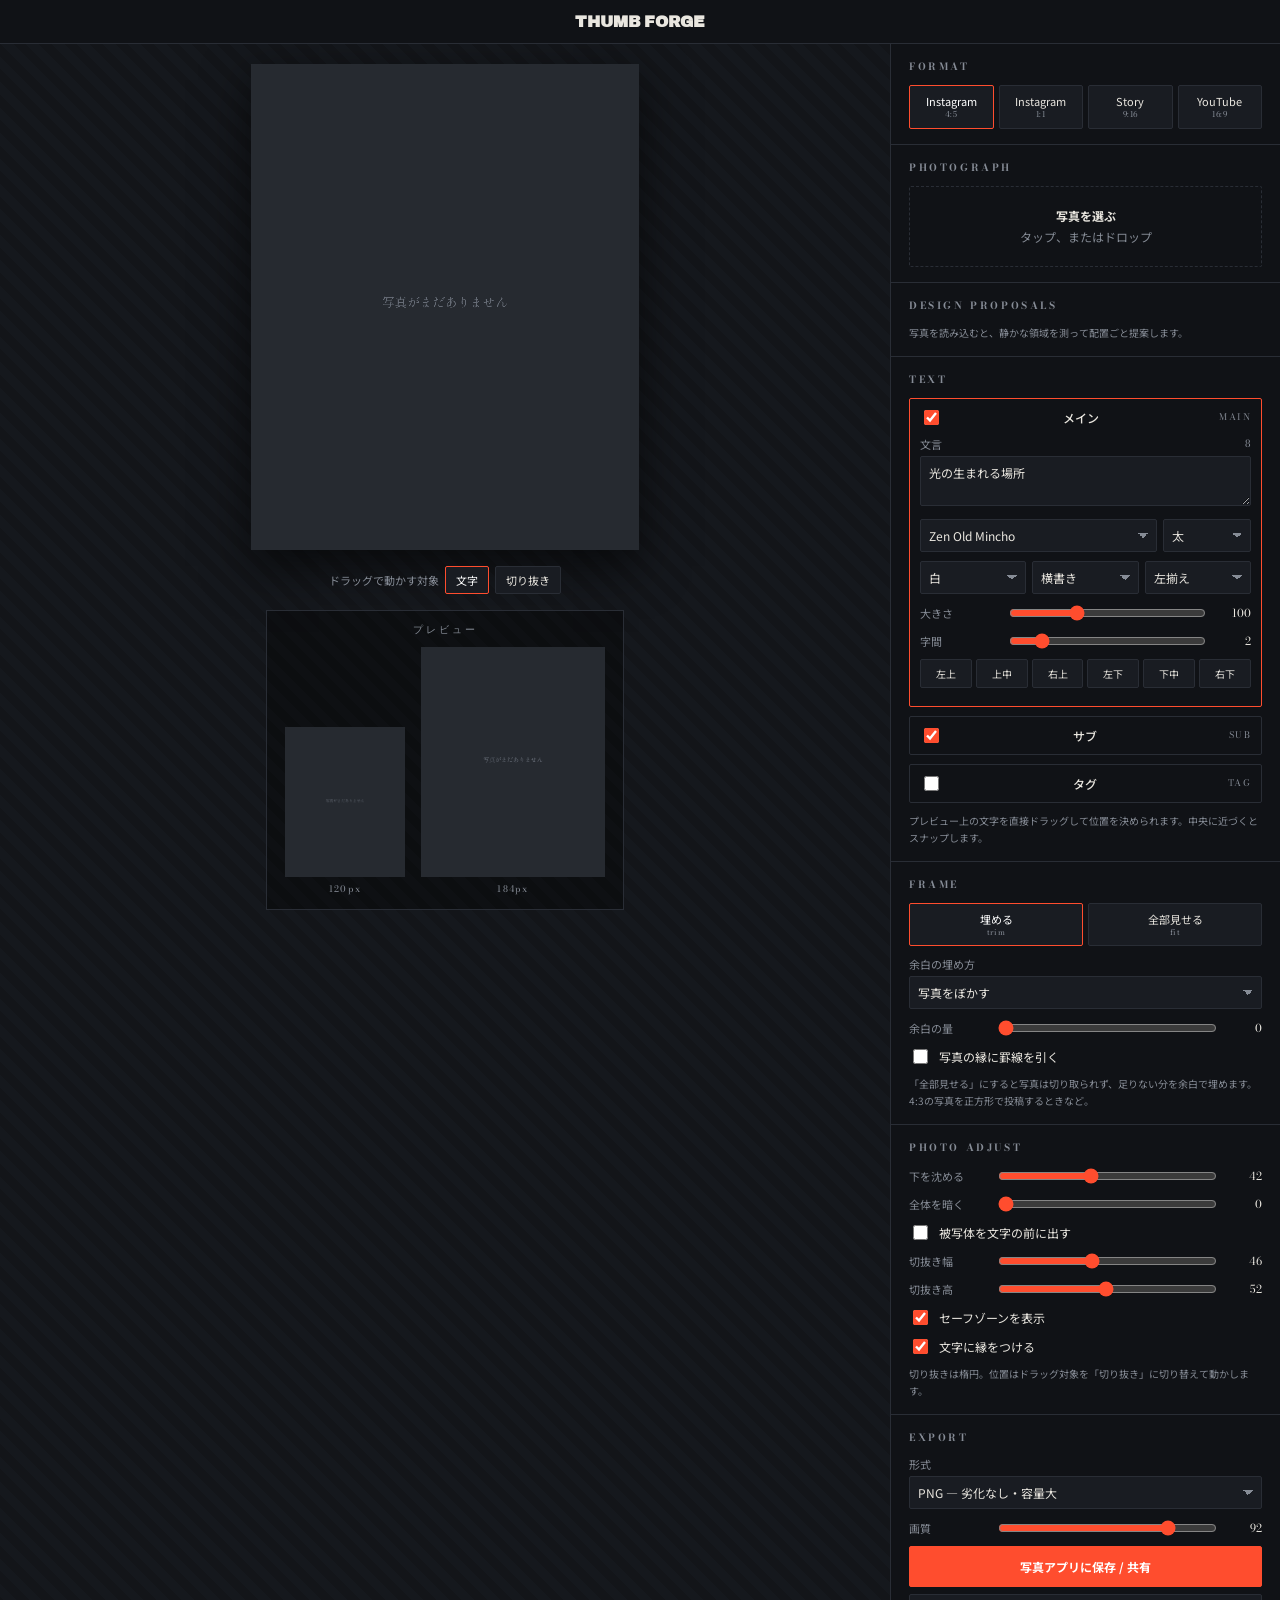
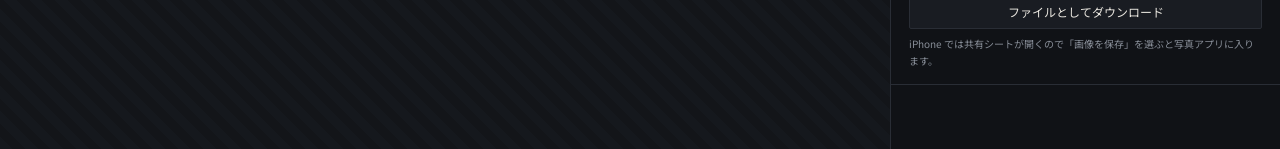
==== commit 7ae6c041: "Add files via upload" ====
--- a/index.html
+++ b/index.html
@@ -28,33 +28,32 @@
     font-family:"Noto Sans JP",-apple-system,BlinkMacSystemFont,sans-serif;
     -webkit-font-smoothing:antialiased;padding-bottom:env(safe-area-inset-bottom);
   }
-  header{position:fixed;top:0;left:0;right:0;width:100vw;text-align:center;
+  header{position:fixed;top:0;left:0;right:0;text-align:center;
     padding:calc(13px + env(safe-area-inset-top)) 18px 13px;border-bottom:1px solid var(--line);
     background:var(--ink);z-index:20}
   #hspace{width:100%}
   header h1{font-family:"Archivo Black",sans-serif;font-size:16px;margin:0;letter-spacing:-.01em}
   
 
-  html,body{overflow-x:clip}
   .wrap{display:grid;grid-template-columns:minmax(0,1fr) minmax(0,390px)}
   @media(max-width:960px){.wrap{grid-template-columns:1fr}}
 
-  .stage{padding:20px 18px 44px;display:flex;flex-direction:column;align-items:center;gap:16px;background:repeating-linear-gradient(45deg,#15181d 0 9px,#131519 9px 18px)}
+  .stage{min-width:0;max-width:100%;padding:20px 18px 44px;display:flex;flex-direction:column;align-items:center;gap:16px;background:repeating-linear-gradient(45deg,#15181d 0 9px,#131519 9px 18px)}
   #big{display:block;max-width:min(100%,420px);max-height:54vh;width:auto;height:auto;box-shadow:0 16px 44px rgba(0,0,0,.6);cursor:grab;touch-action:none;background:#222}
   #big.grabbing{cursor:grabbing}
-  .dragmode{display:flex;gap:6px;align-items:center;font-size:11px;color:var(--muted)}
+  .dragmode{display:flex;gap:6px;align-items:center;flex-wrap:wrap;justify-content:center;font-size:11px;color:var(--muted)}
   .dragmode button{padding:5px 10px;font-size:11px}
   .dragmode button[aria-pressed=true]{border-color:var(--hot);color:#fff}
 
-  .actual{padding:11px 18px 13px;border:1px solid var(--line);background:rgba(0,0,0,.35)}
+  .actual{max-width:100%;padding:11px 18px 13px;border:1px solid var(--line);background:rgba(0,0,0,.35)}
   .plabel{margin:0 0 10px;text-align:center;font-family:"Bodoni Moda",serif;font-size:10px;
     letter-spacing:.3em;color:var(--muted);text-transform:none}
-  .shots{display:flex;align-items:flex-end;justify-content:center;gap:16px}
+  .shots{display:flex;align-items:flex-end;justify-content:center;gap:16px;flex-wrap:wrap}
   .actual figure{margin:0;display:flex;flex-direction:column;align-items:center;gap:5px}
   .actual img{display:block;background:#222}
   .actual figcaption{font-family:"Bodoni Moda",serif;font-size:9px;color:var(--muted);letter-spacing:.14em}
 
-  .panel{border-left:1px solid var(--line);padding-bottom:64px}
+  .panel{min-width:0;max-width:100%;border-left:1px solid var(--line);padding-bottom:64px}
   @media(max-width:960px){.panel{border-left:0;border-top:1px solid var(--line)}}
   section{border-bottom:1px solid var(--line);padding:15px 18px}
   h2{font-family:"Bodoni Moda",serif;font-size:10px;font-weight:700;letter-spacing:.26em;text-transform:uppercase;color:var(--muted);margin:0 0 11px}
@@ -767,9 +766,11 @@
     const url=cv.toDataURL("image/png");
     $("cSafe").checked=keepSafe;exporting=wasExp;
     const r=cv.height/cv.width;
+    const room=Math.max(120,(document.querySelector(".actual")?.clientWidth||320)-36);
     [["pv1","c1",ratio.small],["pv2","c2",ratio.mid]].forEach(([i,c,w])=>{
-      const el=$(i);el.src=url;el.style.width=w+"px";el.style.height=Math.round(w*r)+"px";
-      $(c).textContent=w+"px";
+      const el=$(i),ww=Math.min(w,room);
+      el.src=url;el.style.width=ww+"px";el.style.height=Math.round(ww*r)+"px";
+      $(c).textContent=ww===w?`${w}px`:`${ww}px（実寸${w}px）`;
     });
     exporting=false;render0();
   },110);
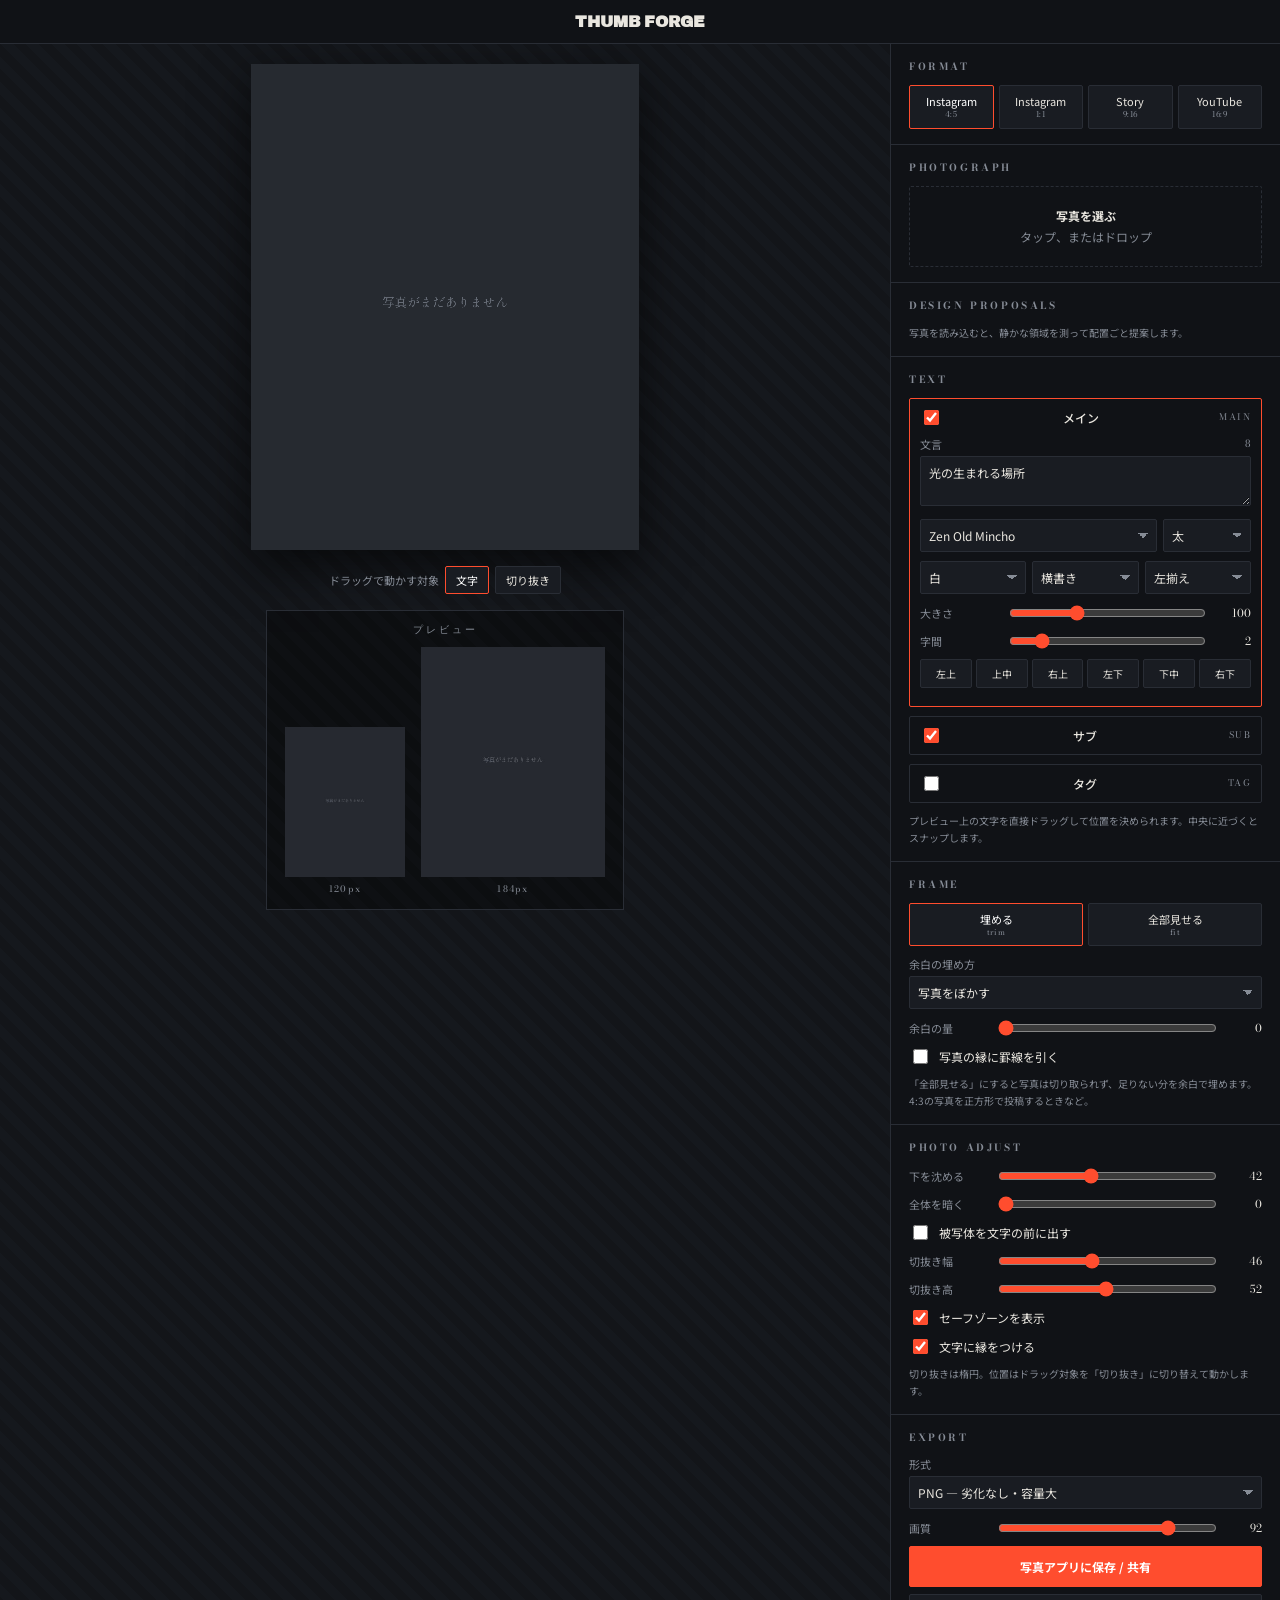
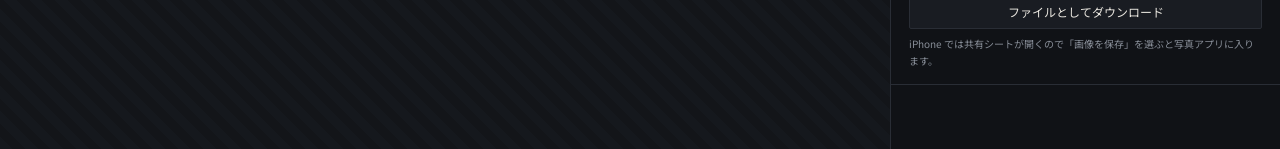
==== commit 63da5722: "Add files via upload" ====
--- a/index.html
+++ b/index.html
@@ -433,12 +433,14 @@
     const box=measure(cfg.font,cfg.weight,px,lines,cfg.track,cfg.vert);
     const p=place(la,box,cfg.filter)||{x:MARGIN,y:.66,st:{luma:a.luma,edge:a.edge},nm:"下左",bw:box.w/W,bh:box.h/H};
     const bg=p.st.luma;
-    const白=bg<.58;
-    const need=白?scrimFor(bg,4.5):0;
-    const dark=Math.round(Math.min(cfg.maxDark,Math.max(cfg.minDark,need*100)));
-    const eff=白?bg*(1-dark/100):bg;
-    const cr=白?ratioOf(1,eff):ratioOf(.03,eff);
-    return{lines,size,px,box,p,白,dark,cr};
+    // 白と黒の両方を、沈めの上限まで含めて計算し、実際に勝つほうを採る
+    const dW=Math.round(Math.min(cfg.maxDark,Math.max(cfg.minDark,scrimFor(bg,4.5)*100)));
+    const crW=ratioOf(1,bg*(1-dW/100));
+    const dB=cfg.minDark;
+    const crB=ratioOf(.03,bg*(1-dB/100));
+    const useWhite=crW>=crB;
+    const dark=useWhite?dW:dB, cr=useWhite?crW:crB;
+    return{lines,size,px,box,p,useWhite,dark,cr};
   };
 
   /* 案1 — 写真を主役にして、静かな余白に沿わせる */
@@ -449,13 +451,13 @@
     out.push({
       nm:"余白に沿わせる",
       why:`配置は${r.p.nm}。この矩形の情報量 ${pct(r.p.st.edge)}／明るさ ${pct(r.p.st.luma)} で最も静か。`
-         +`文字は${r.白?"白":"黒"}、コントラスト ${r.cr.toFixed(1)}:1 を確保するため沈め ${r.dark}%。`
+         +`文字は${r.useWhite?"白":"黒"}、コントラスト ${r.cr.toFixed(1)}:1 を確保するため沈め ${r.dark}%。`
          +`級数は実寸 ${ratio.small}px で文字高 ${glyphPx("main",r.size)}px。写真を潰さない下限。`,
       spec:`${fontOf(jp).nm} ／ ${fontOf(ln).nm}`,
       apply(){
-        set("main",{text:r.lines.join("\n"),font:jp,weight:900,track:2,color:r.白?"white":"black",
+        set("main",{text:r.lines.join("\n"),font:jp,weight:900,track:2,color:r.useWhite?"white":"black",
                     vert:false,align:"left",size:r.size,x:r.p.x,y:r.p.y});
-        set("sub",{on:true,font:ln,weight:500,track:16,color:r.白?"white":"black",size:96,
+        set("sub",{on:true,font:ln,weight:500,track:16,color:r.useWhite?"white":"black",size:96,
                    x:r.p.x,y:Math.min(.94,r.p.y+r.p.bh+gap)});
         set("tag",{on:false});
         setUI({dark:r.dark,dim:0,mask:false,fit:"cover",margin:0,rule:false,edge:r.p.st.edge>.45});
@@ -502,8 +504,8 @@
       spec:`${fontOf(jp).nm}（縦組み） ／ ${fontOf(ln).nm}`,
       apply(){
         set("main",{text:raw.replace(/\n/g,""),font:jp,weight:900,track:2,
-                    color:r.白?"white":"black",vert:true,size:r.size,x:r.p.x,y:r.p.y});
-        set("sub",{on:true,font:ln,weight:500,track:18,color:r.白?"white":"black",size:88,
+                    color:r.useWhite?"white":"black",vert:true,size:r.size,x:r.p.x,y:r.p.y});
+        set("sub",{on:true,font:ln,weight:500,track:18,color:r.useWhite?"white":"black",size:88,
                    x:MARGIN,y:.90});
         set("tag",{on:false});
         setUI({dark:r.dark,dim:0,mask:false,
@@ -756,16 +758,22 @@
 }
 
 /* ---------- actual size preview ---------- */
-let pvT=null;
+let pvT=null,pvC=null,pvX=null;
 function syncPv(){
   clearTimeout(pvT);
   pvT=setTimeout(()=>{
     const wasExp=exporting;exporting=true;
     const keepSafe=$("cSafe").checked;$("cSafe").checked=false;
     drawClean();
-    const url=cv.toDataURL("image/png");
+    const r=cv.height/cv.width;
+    const pw=Math.max(ratio.small,ratio.mid)*2;      // 2倍で焼いて縮小表示（Retina対応）
+    if(!pvC){pvC=document.createElement("canvas");pvX=pvC.getContext("2d");}
+    pvC.width=pw;pvC.height=Math.round(pw*r);
+    pvX.imageSmoothingQuality="high";
+    pvX.clearRect(0,0,pvC.width,pvC.height);
+    pvX.drawImage(cv,0,0,pvC.width,pvC.height);
+    const url=pvC.toDataURL("image/jpeg",.9);        // プレビューはJPEGで十分・数十倍速い
     $("cSafe").checked=keepSafe;exporting=wasExp;
-    const r=cv.height/cv.width;
     const room=Math.max(120,(document.querySelector(".actual")?.clientWidth||320)-36);
     [["pv1","c1",ratio.small],["pv2","c2",ratio.mid]].forEach(([i,c,w])=>{
       const el=$(i),ww=Math.min(w,room);
@@ -773,7 +781,7 @@
       $(c).textContent=ww===w?`${w}px`:`${ww}px（実寸${w}px）`;
     });
     exporting=false;render0();
-  },110);
+  },140);
 }
 function drawClean(){
   const W=cv.width,H=cv.height;
@@ -916,7 +924,7 @@
   const r=$("ratios");r.innerHTML="";
   RATIOS.forEach(x=>{const b=document.createElement("button");
     b.innerHTML=`${x.nm}<small>${x.sub}</small>`;b.setAttribute("aria-pressed",x.id===ratio.id);
-    b.onclick=()=>{ratio=x;cv.width=x.w;cv.height=x.h;segs();if(img)paintProposals();render();};r.appendChild(b);});
+    b.onclick=()=>{ratio=x;cv.width=x.w;cv.height=x.h;segs();render();if(img)paintProposals();};r.appendChild(b);});
 }
 function paintChips(){
   const box=$("chips");
@@ -931,7 +939,13 @@
 function paintProposals(){
   const host=$("props");host.innerHTML="";
   if(!img){$("propHint").textContent="写真を読み込むと、静かな領域を測って配置ごと提案します。";return;}
-  const list=buildProposals();
+  let list;
+  try{ list=buildProposals(); }
+  catch(err){
+    console.error(err);
+    $("propHint").textContent="提案の生成に失敗しました（描画は継続しています）。";
+    return;
+  }
   $("propHint").textContent=`明るさ ${pct(analysis.luma)} ／ 彩度 ${pct(analysis.sat)} ／ 情報量 ${pct(analysis.edge)} ／ 切り落とし ${pct(cropLoss())}%`;
   list.forEach((p,i)=>{
     const el=document.createElement("div");
@@ -960,7 +974,7 @@
   if(!f||!f.type.startsWith("image/"))return;
   const url=URL.createObjectURL(f),im=new Image();
   im.onload=()=>{img=im;analysis=analyze(im);accent=pickAccent(analysis.palette);
-    paintChips();checkContrast();buildBlocks();paintProposals();render();URL.revokeObjectURL(url);};
+    paintChips();checkContrast();buildBlocks();render();paintProposals();URL.revokeObjectURL(url);};
   im.src=url;
 }
 
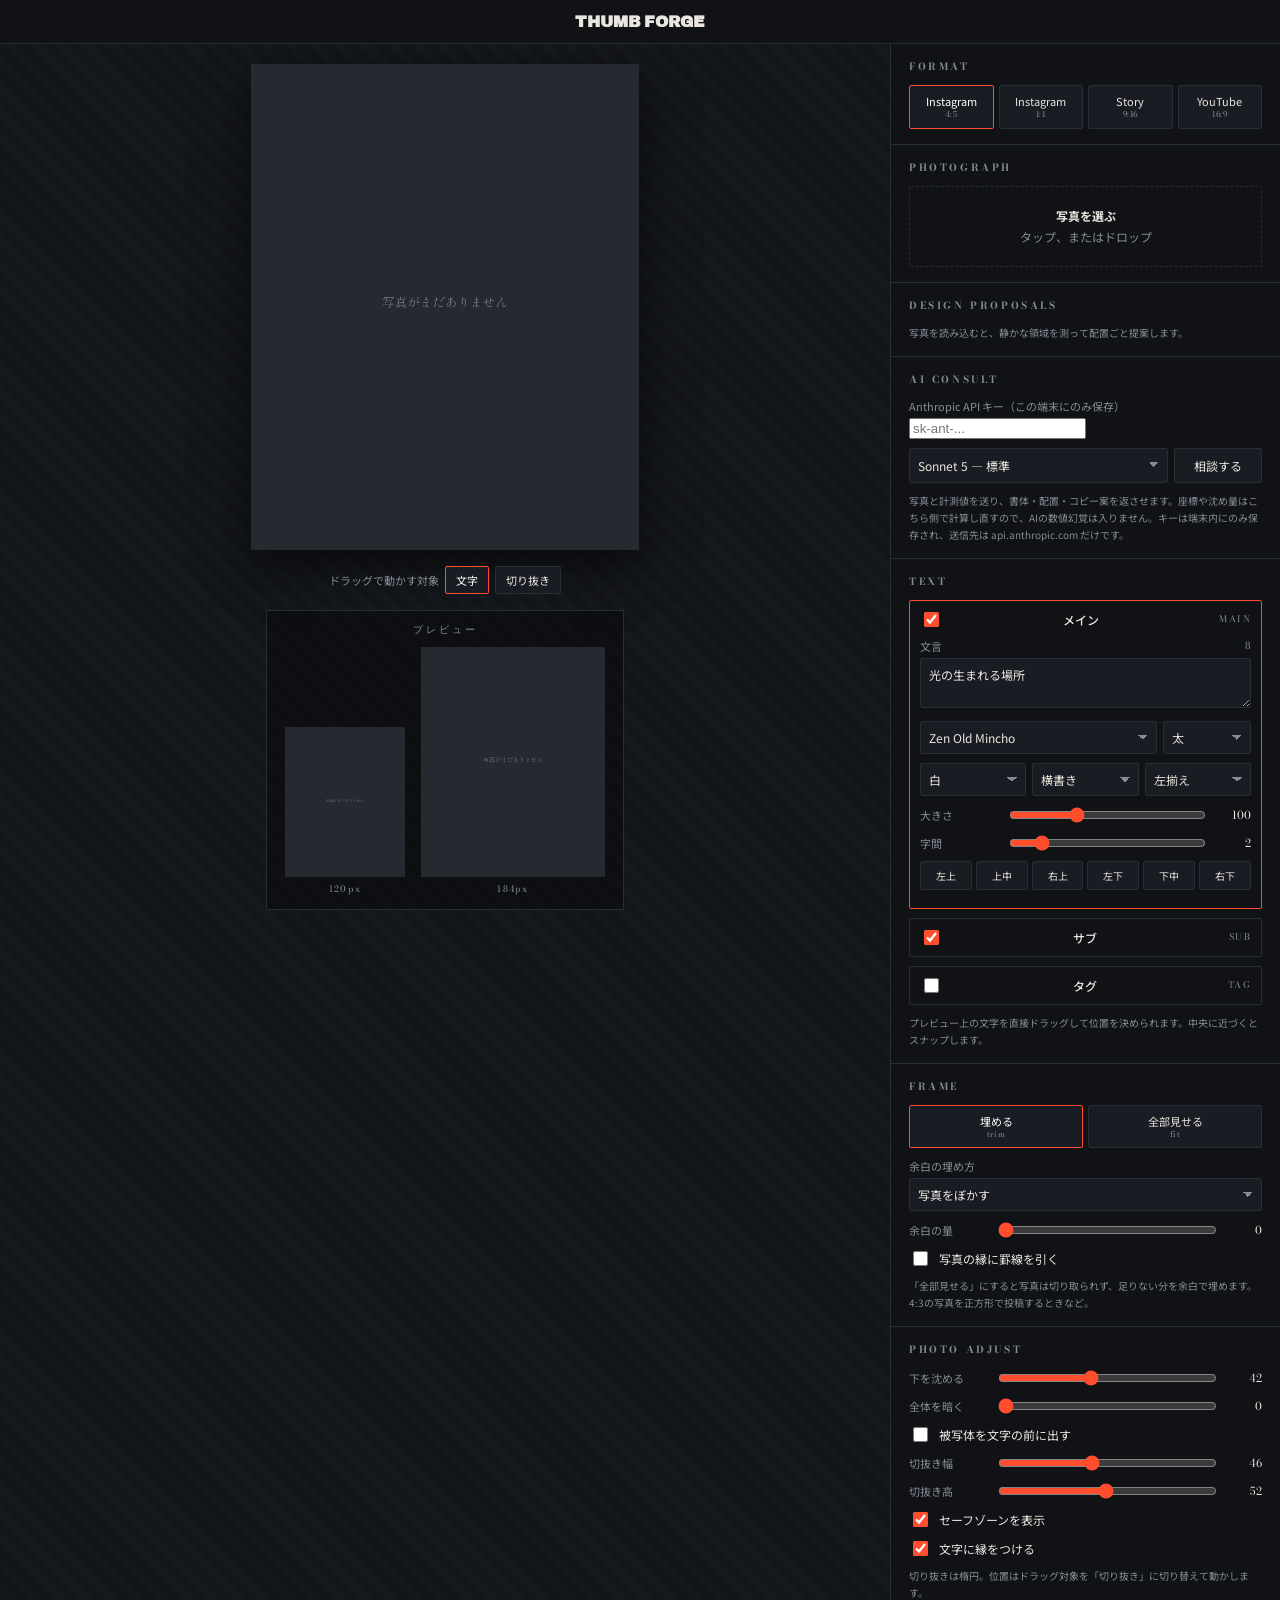
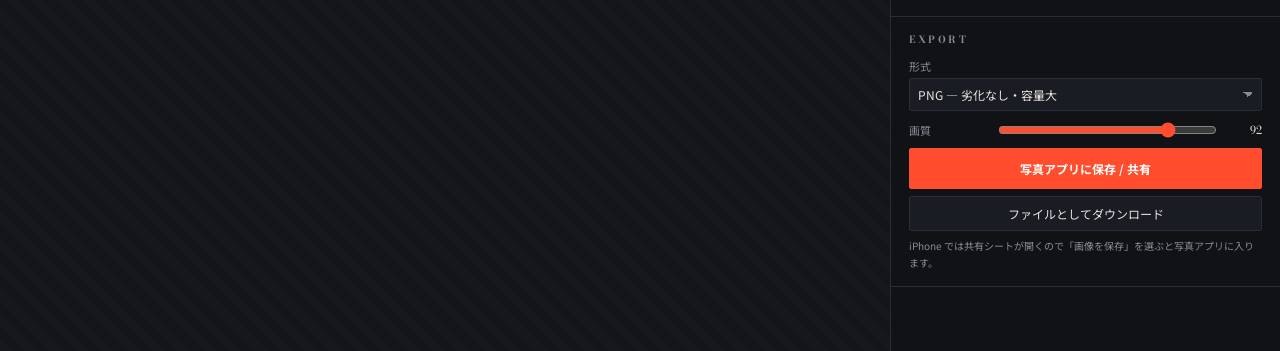
==== commit 8dc18f3f: "Add files via upload" ====
--- a/index.html
+++ b/index.html
@@ -106,6 +106,9 @@
   .prop h3 i{font-family:"Bodoni Moda",serif;font-style:normal;font-size:13px;color:var(--hot)}
   .prop p{margin:0 0 8px;font-size:11px;line-height:1.75;color:var(--muted)}
   .prop .spec{font-family:"Bodoni Moda",serif;font-size:10px;letter-spacing:.06em;color:var(--paper);opacity:.75;margin:0 0 8px}
+  .prop.ai{border-color:rgba(255,77,46,.45)}
+  .prop.ai h3 i{font-family:"Bodoni Moda",serif;font-size:10px;letter-spacing:.12em}
+  .prop .copy{font-size:12px;color:var(--paper);margin:0 0 7px;line-height:1.6}
   .prop button{width:100%;padding:7px}
 </style>
 </head>
@@ -147,6 +150,24 @@
       <h2>Design proposals</h2>
       <p class="hint" id="propHint">写真を読み込むと、静かな領域を測って配置ごと提案します。</p>
       <div id="props"></div>
+    </section>
+
+    <section>
+      <h2>AI consult</h2>
+      <div class="field">
+        <label for="aiKey">Anthropic API キー（この端末にのみ保存）</label>
+        <input type="password" id="aiKey" placeholder="sk-ant-..." autocomplete="off">
+      </div>
+      <div class="field duo">
+        <select id="aiModel">
+          <option value="claude-sonnet-5">Sonnet 5 — 標準</option>
+          <option value="claude-haiku-4-5-20251001">Haiku 4.5 — 速い・安い</option>
+          <option value="claude-opus-4-8">Opus 4.8 — 最も丁寧</option>
+        </select>
+        <button id="aiRun">相談する</button>
+      </div>
+      <p class="hint" id="aiHint">写真と計測値を送り、書体・配置・コピー案を返させます。座標や沈め量はこちら側で計算し直すので、AIの数値幻覚は入りません。キーは端末内にのみ保存され、送信先は api.anthropic.com だけです。</p>
+      <div id="aiProps"></div>
     </section>
 
     <section>
@@ -303,23 +324,76 @@
 const fontOf=id=>FONTS.find(f=>f.id===id)||FONTS[0];
 
 /* ---------- design proposal engine ----------------------------------------
-   組版の判断は目分量ではなく計測に基づく。
    1) 出力比率のまま写真をサンプリングし、領域ごとの明るさ／情報量を測る
-   2) 実寸プレビュー幅から逆算して「読める最小級数」を出す
-   3) 置こうとしている矩形の明るさからコントラスト比を計算し、文字色と沈め量を決める
-   4) 三分割・版面マージン・プラットフォームのセーフゾーンで配置候補を採点する      */
+   2) 写真の性格から「求められる書体の性格」を数値で出し、全書体を採点して選ぶ
+   3) 構図の型は7つ用意し、写真ごとに適合度を採点して上位3つだけを出す
+   4) 級数・コントラスト・沈め量・座標は計測から確定させる                      */
 const MARGIN=.065;
-const POOL={
-  minchoHeavy:["shipporib1","kaiseitoku","notoserifjp","zenold"],
-  minchoFine :["hina","shippori","zenantique","tegomin"],
-  gothicHeavy:["dela","notosansjp","zenkaku","monomaniac"],
-  brush      :["yujiboku","yujisyuku","kurenaido","shizuru"],
-  latinSerif :["bodoni","instrument","italiana","cormorant","playfair"],
-  latinSans  :["anton","bebas","oswald","space"]
+const pct=v=>Math.round(v*100);
+const clamp=(v,a,b)=>Math.max(a,Math.min(b,v));
+
+/* 書体の性格。[太さ感, ストロークの強弱, 有機性, モダン度, 小サイズ可読] */
+const FM={
+ zenold:[.55,.60,.25,.35,.85], shippori:[.50,.65,.30,.40,.85], shipporib1:[.85,.60,.25,.40,.90],
+ notoserifjp:[.60,.55,.20,.50,.90], bizmincho:[.50,.50,.15,.50,.90], sawamin:[.45,.60,.30,.30,.80],
+ hina:[.20,.75,.35,.45,.50], tegomin:[.40,.70,.50,.15,.60], kaiseitoku:[.80,.55,.30,.35,.85],
+ kaiseiopti:[.55,.55,.35,.40,.80], kaisei:[.50,.45,.50,.45,.75], kaiseiharu:[.60,.50,.45,.35,.80],
+ zenantique:[.50,.55,.55,.20,.70], zenantiques:[.45,.50,.60,.25,.70], shipant:[.50,.35,.50,.30,.75],
+ notosansjp:[.70,.05,.10,.70,.95], zenkaku:[.70,.05,.15,.75,.95], zenkakuant:[.60,.10,.30,.50,.90],
+ bizgothic:[.60,.05,.10,.60,.95], murecho:[.60,.05,.15,.80,.90], mplus1p:[.60,.05,.20,.70,.90],
+ mplus1:[.60,.05,.20,.85,.90], ibmplexjp:[.60,.05,.15,.85,.90], sawagoth:[.50,.05,.25,.50,.85],
+ zenmaru:[.55,.05,.50,.60,.85], mplusround:[.55,.05,.55,.65,.85], kosugimaru:[.50,.05,.50,.50,.80],
+ kiwimaru:[.40,.20,.60,.50,.70],
+ dela:[1,.15,.20,.80,.85], monomaniac:[.90,.05,.15,.90,.80], rampart:[.90,.20,.40,.70,.50],
+ reggae:[.90,.35,.50,.60,.60], train:[.85,.40,.45,.60,.60], stick:[.60,.05,.35,.80,.60],
+ dot:[.60,.00,.10,.75,.50], rocknroll:[.60,.10,.45,.70,.70], potta:[.70,.25,.55,.50,.70],
+ yusei:[.50,.15,.80,.50,.65], klee:[.40,.35,.75,.40,.70], kurenaido:[.40,.25,.80,.45,.70],
+ yujisyuku:[.55,.50,.90,.20,.60], yujiboku:[.75,.45,.95,.20,.60], yujimai:[.50,.55,.95,.20,.45],
+ shizuru:[.70,.40,.90,.50,.40], rock3d:[.80,.20,.60,.70,.35], mochiy:[.80,.05,.50,.70,.75],
+ hachi:[.50,.10,.85,.40,.50], yomogi:[.40,.20,.85,.50,.60], palette:[.60,.10,.70,.60,.30],
+ bodoni:[.60,.95,.10,.40,.70], playfair:[.60,.85,.15,.45,.75], dmserif:[.70,.80,.15,.55,.75],
+ instrument:[.50,.80,.20,.60,.70], cormorant:[.30,.85,.25,.30,.55], ebgaramond:[.40,.60,.30,.20,.75],
+ baskerville:[.50,.65,.20,.30,.80], lora:[.50,.55,.30,.40,.80], cinzel:[.60,.60,.15,.25,.60],
+ marcellus:[.45,.55,.25,.30,.70], italiana:[.25,.80,.20,.50,.45],
+ anton:[1,.10,.05,.70,.85], archivo:[.95,.05,.05,.75,.90], bebas:[.70,.05,.05,.75,.80],
+ oswald:[.70,.10,.05,.70,.85], fjalla:[.75,.10,.10,.65,.80], barlowc:[.60,.05,.10,.80,.80],
+ teko:[.60,.05,.10,.80,.70], montserrat:[.60,.05,.10,.80,.90], inter:[.60,.03,.05,.95,.95],
+ poppins:[.60,.00,.10,.90,.90], raleway:[.50,.05,.15,.80,.85], josefin:[.45,.05,.20,.70,.70],
+ space:[.55,.05,.15,.95,.85], chivo:[.60,.05,.10,.85,.90],
+ abril:[.85,.90,.15,.50,.70], alfa:[.95,.40,.10,.55,.75], syne:[.70,.05,.25,.95,.70],
+ unbounded:[.80,.05,.15,.95,.70], righteous:[.70,.05,.30,.75,.75]
 };
-const pick=(a,i)=>a[Math.abs(i)%a.length];
-const pct=v=>Math.round(v*100);
-
+const isJP=id=>/和文/.test((FONTS.find(f=>f.id===id)||{}).g||"");
+const meta=id=>FM[id]||[.6,.3,.3,.5,.8];
+
+/* 写真から「求められる書体の性格」を出す */
+function targetProfile(m,bias){
+  const t={
+    wt : clamp(.42+m.edge*.38+(1-m.luma)*.10+m.sat*.10,0,1),
+    sc : clamp(.72-m.edge*.62+(1-m.sat)*.15,0,1),
+    org: clamp(.22+m.warm*.65+(1-m.sat)*.10,0,1),
+    mod: clamp(.50+m.sat*.30-m.warm*.22,0,1),
+    leg: clamp(.55+m.edge*.35,0,1)
+  };
+  if(bias)for(const k in bias)t[k]=clamp(t[k]+bias[k],0,1);
+  return t;
+}
+function chooseFont(t,pool,used){
+  let best=pool[0],bs=-1e9;
+  pool.forEach(id=>{
+    const f=meta(id);
+    let s=-(Math.abs(f[0]-t.wt)*1.15+Math.abs(f[1]-t.sc)*.95+Math.abs(f[2]-t.org)*.85+Math.abs(f[3]-t.mod)*.5);
+    s+=f[4]*1.2;
+    if(f[4]<t.leg-.12)s-=1.5;               // 実寸で潰れる書体は落とす
+    if(used&&used.has(id))s-=.85;           // 案ごとに変化をつける
+    if(s>bs){bs=s;best=id;}
+  });
+  return best;
+}
+const POOL_JP=()=>FONTS.filter(f=>/和文/.test(f.g)).map(f=>f.id);
+const POOL_LA=()=>FONTS.filter(f=>/欧文/.test(f.g)).map(f=>f.id);
+
+/* --- 計測 ---------------------------------------------------------------- */
 function scanLayout(){
   const W=cv.width,H=cv.height,n=48,m=Math.max(8,Math.round(n*H/W));
   const c=document.createElement("canvas");c.width=n;c.height=m;
@@ -343,60 +417,45 @@
 const cropLoss=()=>{const a=cv.width/cv.height,b=img.width/img.height;
   return 1-Math.min(a,b)/Math.max(a,b);};
 function warmth(){let w=0;analysis.palette.forEach(h=>{const[r,g,b]=toRgb(h);w+=(r-b)/255;});
-  return w/analysis.palette.length;}
-
-/* --- 可読性の計算 ------------------------------------------------------- */
+  return clamp(w/analysis.palette.length,-1,1);}
+
+/* --- 可読性 -------------------------------------------------------------- */
 const ratioOf=(a,b)=>{const x=Math.max(a,b)+.05,y=Math.min(a,b)+.05;return x/y;};
-function scrimFor(bgLuma,target){ // 白文字が target:1 を満たすのに要する黒被せ量
-  if(bgLuma<=.001)return 0;
-  const need=1.05/target-.05;
-  return Math.max(0,Math.min(.85,1-need/bgLuma));
-}
-const legible=key=>Math.ceil(1300/(BASE[key]*ratio.small));   // 実寸で13pxを割らない級数(%)
+function scrimFor(bg,target){if(bg<=.001)return 0;const need=1.05/target-.05;
+  return clamp(1-need/bg,0,.85);}
+const legible=key=>Math.ceil(1300/(BASE[key]*ratio.small));
 const glyphPx=(key,size)=>Math.round(BASE[key]*size/100*ratio.small);
 
-/* --- 改行の当て込み ----------------------------------------------------- */
-const BREAK_OK=new Set(["、","。","・","　"," ","の","に","を","は","が","で","と","へ","も","から","より"]);
+/* --- 改行 ---------------------------------------------------------------- */
+const BREAK_OK=new Set(["、","。","・","　"," ","の","に","を","は","が","で","と","へ","も"]);
 const NO_HEAD=new Set(["、","。","）","」","』","！","？","ー","・"]);
 function balanceLines(t,max){
-  const flat=t.replace(/\n/g,"").trim();
-  const ch=[...flat];
+  const flat=t.replace(/\n/g,"").trim(),ch=[...flat];
   if(ch.length<=max)return[flat];
-  const mid=ch.length/2;
-  let best=Math.round(mid),bs=1e9;
+  const mid=ch.length/2;let best=Math.round(mid),bs=1e9;
   for(let i=2;i<ch.length-1;i++){
     if(NO_HEAD.has(ch[i]))continue;
-    let sc=Math.abs(i-mid);
-    if(BREAK_OK.has(ch[i-1]))sc-=1.6;
+    let sc=Math.abs(i-mid);if(BREAK_OK.has(ch[i-1]))sc-=1.6;
     if(sc<bs){bs=sc;best=i;}
   }
   return[ch.slice(0,best).join(""),ch.slice(best).join("")];
 }
-
-/* --- 実測サイズ --------------------------------------------------------- */
 function measure(fontId,weight,sizePx,lines,trackPct,vert){
   ctx.font=`${weight} ${sizePx}px ${fontOf(fontId).f}`;
-  if(vert){
-    const mx=Math.max(...lines.map(l=>[...l].length));
-    return{w:sizePx*1.55*lines.length,h:mx*sizePx*1.06};
-  }
-  const tr=sizePx*trackPct/100;
-  let w=0;
+  if(vert){const mx=Math.max(...lines.map(l=>[...l].length));
+    return{w:sizePx*1.55*lines.length,h:mx*sizePx*1.06};}
+  const tr=sizePx*trackPct/100;let w=0;
   lines.forEach(l=>{let x=0;for(const c of l)x+=ctx.measureText(c).width+tr;w=Math.max(w,x-tr);});
   return{w,h:sizePx*1.24*(lines.length-1)+sizePx*1.1};
 }
 
-/* --- 配置候補の採点 ----------------------------------------------------- */
+/* --- 配置 ---------------------------------------------------------------- */
 function safePenalty(x,y,w,h){
   let p=0;
-  if(ratio.safe==="yt"){ // 再生時間バッジ
-    if(x+w>.85&&y+h>.88)p+=1.4;
-  }
-  if(ratio.safe==="igsquare"){ // グリッドで正方形に切られる
-    const cut=(1-cv.width/cv.height)/2;
-    if(y<cut||y+h>1-cut)p+=.9;
-  }
-  if(ratio.safe==="story"){ if(y<.13||y+h>.82)p+=1.3; }
+  if(ratio.safe==="yt"&&x+w>.85&&y+h>.88)p+=1.4;
+  if(ratio.safe==="igsquare"){const cut=(1-cv.width/cv.height)/2;
+    if(y<cut||y+h>1-cut)p+=.9;}
+  if(ratio.safe==="story"&&(y<.13||y+h>.82))p+=1.3;
   return p;
 }
 function place(la,box,filter){
@@ -418,103 +477,124 @@
   return best;
 }
 
-/* --- 提案の生成 --------------------------------------------------------- */
+/* --- 構図の型 ------------------------------------------------------------ */
+const STRATEGIES=[
+ {id:"quiet", nm:"余白に沿わせる", vert:false, perLine:9, bias:{wt:-.15,sc:+.12},
+  minDark:0,maxDark:45, tag:false, size:m=>Math.max(legible("main"),90),
+  fit:m=>1-m.zq.edge*1.9+(1-m.edge)*.5,
+  note:m=>`情報量 ${pct(m.zq.edge)} の余白に沿わせ、写真の面を残す。`},
+
+ {id:"bold", nm:"暗部に載せて断言する", vert:false, perLine:8, bias:{wt:+.28,sc:-.25},
+  minDark:35,maxDark:78, tag:true, only:(x,y)=>y==="下"||y==="下三分",
+  size:m=>Math.round(legible("main")*1.28),
+  fit:m=>(1-m.zd.luma)*1.7+m.edge*.7,
+  note:m=>`最も暗い帯（明るさ ${pct(m.zd.luma)}）を土台に、実寸で最も潰れない太さで置く。`},
+
+ {id:"vertical", nm:"縦組みで抜く", vert:true, perLine:12, bias:{org:+.2,sc:+.1},
+  minDark:0,maxDark:45, tag:false, only:(x,y)=>(x==="左"||x==="右")&&(y==="上"||y==="上三分"),
+  size:m=>Math.max(92,legible("main")),
+  fit:m=>(1-Math.min(m.zl.edge,m.zr.edge))*1.6+(cv.height>cv.width?.35:-.4),
+  note:m=>`縦の帯（情報量 ${pct(Math.min(m.zl.edge,m.zr.edge))}）に落とし、横幅を空けて絵を残す。`},
+
+ {id:"center", nm:"中央に置いて対称にする", vert:false, perLine:9, bias:{sc:+.2,wt:-.05},
+  minDark:0,maxDark:55, tag:false, only:(x,y)=>x==="中",
+  size:m=>Math.max(legible("main"),96),
+  fit:m=>(1-m.zc.edge)*1.9-(m.edge>.6?.6:0),
+  note:m=>`中央帯の情報量が ${pct(m.zc.edge)} と低く、対称に置いても被写体と喧嘩しない。`},
+
+ {id:"split", nm:"天地に振り分ける", vert:false, perLine:7, bias:{wt:+.1},
+  minDark:10,maxDark:60, tag:true, only:(x,y)=>y==="上",
+  size:m=>Math.max(legible("main"),94), splitSub:true,
+  fit:m=>m.zc.edge*1.6+(1-m.zt.edge)*.8+(1-m.zb.edge)*.8-.3,
+  note:m=>`被写体が中央（情報量 ${pct(m.zc.edge)}）に集まっている。天地に逃がして真ん中を空ける。`},
+
+ {id:"band", nm:"余白を足して額装する", vert:false, perLine:9, bias:{sc:+.15,wt:-.1},
+  minDark:0,maxDark:35, tag:false, frame:true,
+  size:m=>Math.max(legible("main"),92),
+  fit:m=>m.loss*3.4+(m.edge>.55?.35:0)-.15,
+  note:m=>`この比率では ${pct(m.loss)}% が切り落とされる。余白で受けて写真を丸ごと見せる。`},
+
+ {id:"behind", nm:"被写体の後ろに回す", vert:false, perLine:8, bias:{wt:+.2,sc:-.1},
+  minDark:15,maxDark:55, tag:false, mask:true, only:(x,y)=>y==="中"||y==="上三分",
+  size:m=>Math.round(legible("main")*1.15),
+  fit:m=>m.contrastSpread*2.2-(m.edge<.3?.8:0),
+  note:m=>`明暗の落差が大きく（${pct(m.contrastSpread)}）、被写体と背景が分離している。文字の前に抜ける。`}
+];
+
 function buildProposals(){
-  const la=scanLayout(),W=cv.width,H=cv.height;
-  const a=analysis,w=warmth(),loss=cropLoss();
-  const seed=Math.round((a.luma*7+a.sat*13+a.edge*29)*11);
+  const la=scanLayout(),W=cv.width,H=cv.height,a=analysis;
   const raw=state.main.text||"タイトル";
-  const out=[];
-
-  const compose=(cfg)=>{
-    const lines=balanceLines(raw,cfg.perLine);
-    const size=Math.max(legible("main"),cfg.size);
-    const px=W*BASE.main*(size/100);
-    const box=measure(cfg.font,cfg.weight,px,lines,cfg.track,cfg.vert);
-    const p=place(la,box,cfg.filter)||{x:MARGIN,y:.66,st:{luma:a.luma,edge:a.edge},nm:"下左",bw:box.w/W,bh:box.h/H};
-    const bg=p.st.luma;
-    // 白と黒の両方を、沈めの上限まで含めて計算し、実際に勝つほうを採る
-    const dW=Math.round(Math.min(cfg.maxDark,Math.max(cfg.minDark,scrimFor(bg,4.5)*100)));
-    const crW=ratioOf(1,bg*(1-dW/100));
-    const dB=cfg.minDark;
-    const crB=ratioOf(.03,bg*(1-dB/100));
-    const useWhite=crW>=crB;
-    const dark=useWhite?dW:dB, cr=useWhite?crW:crB;
-    return{lines,size,px,box,p,useWhite,dark,cr};
+  const zones={
+    zt:zoneStats(la,{x:.06,y:.04,w:.88,h:.22}),
+    zb:zoneStats(la,{x:.06,y:.72,w:.88,h:.24}),
+    zc:zoneStats(la,{x:.06,y:.38,w:.88,h:.24}),
+    zl:zoneStats(la,{x:.05,y:.08,w:.30,h:.72}),
+    zr:zoneStats(la,{x:.65,y:.08,w:.30,h:.72})
   };
-
-  /* 案1 — 写真を主役にして、静かな余白に沿わせる */
-  {
-    const jp=pick(POOL.minchoHeavy,seed),ln=pick(POOL.latinSerif,seed);
-    const r=compose({font:jp,weight:900,track:2,size:88,perLine:9,vert:false,minDark:0,maxDark:40});
-    const gap=r.px*.62/H;
-    out.push({
-      nm:"余白に沿わせる",
-      why:`配置は${r.p.nm}。この矩形の情報量 ${pct(r.p.st.edge)}／明るさ ${pct(r.p.st.luma)} で最も静か。`
-         +`文字は${r.useWhite?"白":"黒"}、コントラスト ${r.cr.toFixed(1)}:1 を確保するため沈め ${r.dark}%。`
-         +`級数は実寸 ${ratio.small}px で文字高 ${glyphPx("main",r.size)}px。写真を潰さない下限。`,
-      spec:`${fontOf(jp).nm} ／ ${fontOf(ln).nm}`,
-      apply(){
-        set("main",{text:r.lines.join("\n"),font:jp,weight:900,track:2,color:r.useWhite?"white":"black",
-                    vert:false,align:"left",size:r.size,x:r.p.x,y:r.p.y});
-        set("sub",{on:true,font:ln,weight:500,track:16,color:r.useWhite?"white":"black",size:96,
-                   x:r.p.x,y:Math.min(.94,r.p.y+r.p.bh+gap)});
-        set("tag",{on:false});
-        setUI({dark:r.dark,dim:0,mask:false,fit:"cover",margin:0,rule:false,edge:r.p.st.edge>.45});
-      }
-    });
-  }
-
-  /* 案2 — 暗部を土台に、実寸で最も潰れない太さで言い切る */
-  {
-    const jp=pick(POOL.gothicHeavy,seed+1),ln=pick(POOL.latinSans,seed+1);
-    const r=compose({font:jp,weight:900,track:0,size:Math.round(legible("main")*1.28),perLine:8,
-                     vert:false,minDark:35,maxDark:78,
-                     filter:(x,y)=>y==="下"||y==="下三分"});
-    const gap=r.px*.55/H;
-    out.push({
-      nm:"暗部に載せて断言する",
-      why:`${r.p.nm}が土台。明るさ ${pct(r.p.st.luma)} に対し沈め ${r.dark}% を掛けてコントラスト ${r.cr.toFixed(1)}:1。`
-         +`文字高は実寸 ${ratio.small}px で ${glyphPx("main",r.size)}px、可読の下限 13px を ${Math.round(glyphPx("main",r.size)/13*100-100)}% 上回る。`
-         +`情報量 ${pct(r.p.st.edge)} の背景なので縁も併用する。`,
-      spec:`${fontOf(jp).nm} ／ ${fontOf(ln).nm} ／ タグあり`,
-      apply(){
-        set("main",{text:r.lines.join("\n"),font:jp,weight:900,track:0,color:"white",
-                    vert:false,align:"left",size:r.size,x:r.p.x,y:r.p.y});
-        set("sub",{on:true,font:ln,weight:700,track:10,color:"white",size:94,
-                   x:r.p.x,y:Math.min(.95,r.p.y+r.p.bh+gap)});
-        set("tag",{on:true,font:ln,weight:700,track:14,color:"accent",size:96,
-                   x:r.p.x,y:Math.max(.03,r.p.y-.075)});
-        setUI({dark:r.dark,dim:a.luma>.66?16:0,mask:false,fit:"cover",margin:0,rule:false,edge:true});
-      }
-    });
-  }
-
-  /* 案3 — 縦組みで横位置を空け、絵を殺さない */
-  {
-    const jp=w>.06?pick(POOL.brush,seed+2):pick(POOL.minchoHeavy,seed+2);
-    const ln=pick(POOL.latinSerif,seed+2);
-    const r=compose({font:jp,weight:900,track:2,size:Math.max(88,legible("main")),perLine:11,vert:true,
-                     minDark:0,maxDark:45,filter:(x,y)=>(x==="左"||x==="右")&&(y==="上"||y==="上三分")});
-    out.push({
-      nm:"縦組みで抜く",
-      why:`${r.p.nm}の縦帯（情報量 ${pct(r.p.st.edge)}）に落とす。縦組みは横幅を ${pct(r.p.bw)}% しか使わないので絵が残る。`
-         +`パレットは${w>.06?"暖色":"寒色"}寄りなので${w>.06?"筆書体":"重い明朝"}を当てた。`
-         +(loss>.12?`／この写真は ${pct(loss)}% が切れるため、余白付きに切り替える。`:`／切り落としは ${pct(loss)}% で許容範囲。`),
-      spec:`${fontOf(jp).nm}（縦組み） ／ ${fontOf(ln).nm}`,
-      apply(){
-        set("main",{text:raw.replace(/\n/g,""),font:jp,weight:900,track:2,
-                    color:r.useWhite?"white":"black",vert:true,size:r.size,x:r.p.x,y:r.p.y});
-        set("sub",{on:true,font:ln,weight:500,track:18,color:r.useWhite?"white":"black",size:88,
-                   x:MARGIN,y:.90});
-        set("tag",{on:false});
-        setUI({dark:r.dark,dim:0,mask:false,
-               fit:loss>.12?"contain":"cover",margin:loss>.12?4:0,fill:"blur",rule:loss>.12,
-               edge:r.p.st.edge>.5});
-      }
-    });
-  }
-  return out;
+  const all=[zones.zt,zones.zb,zones.zc,zones.zl,zones.zr];
+  const m={...a,warm:warmth(),loss:cropLoss(),...zones,
+    zq:all.reduce((p,c)=>c.edge<p.edge?c:p),
+    zd:all.reduce((p,c)=>c.luma<p.luma?c:p),
+    contrastSpread:Math.max(...all.map(z=>z.luma))-Math.min(...all.map(z=>z.luma))};
+
+  const ranked=[...STRATEGIES].sort((x,y)=>y.fit(m)-x.fit(m)).slice(0,3);
+  const usedJP=new Set(),usedLA=new Set();
+  lastMeasure={la,m};
+  return ranked.map(S=>makeProposal(la,m,S,usedJP,usedLA));
+}
+let lastMeasure=null;
+
+/* ルール由来でもAI由来でも、最終的な数値はここで確定させる */
+function makeProposal(la,m,S,usedJP,usedLA){
+  const W=cv.width,H=cv.height,a=analysis;
+  const raw=(S.copy&&S.copy.main)||state.main.text||"タイトル";
+  const t=targetProfile(m,S.bias);
+  const jp=S.forceJP||chooseFont(t,POOL_JP(),usedJP); if(usedJP)usedJP.add(jp);
+  const ln=S.forceLA||chooseFont({...t,sc:clamp(t.sc+.2,0,1),leg:clamp(t.leg-.1,0,1)},POOL_LA(),usedLA);
+  if(usedLA)usedLA.add(ln);
+  const wt=S.forceWeight||(meta(jp)[0]>.75?900:meta(jp)[0]>.5?700:400);
+
+  const lines=S.vert?[raw.replace(/\n/g,"")]:balanceLines(raw,S.perLine||9);
+  const size=S.size?S.size(m):Math.max(legible("main"),94);
+  const px=W*BASE.main*(size/100);
+  const track=S.vert?2:(meta(jp)[1]>.5?3:1);
+  const box=measure(jp,wt,px,lines,track,S.vert);
+  const p=place(la,box,S.only)||{x:MARGIN,y:.66,st:m.zb,nm:"下左",bw:box.w/W,bh:box.h/H};
+
+  const bg=p.st.luma;
+  const minD=S.minDark||0,maxD=S.maxDark===undefined?55:S.maxDark;
+  const dW=Math.round(clamp(scrimFor(bg,4.5)*100,minD,maxD));
+  const crW=ratioOf(1,bg*(1-dW/100));
+  const crB=ratioOf(.03,bg*(1-minD/100));
+  let useWhite=crW>=crB;
+  if(S.forceColor==="white")useWhite=true;
+  if(S.forceColor==="black")useWhite=false;
+  const dark=useWhite?dW:minD, cr=useWhite?crW:crB;
+  const gp=glyphPx("main",size);
+  const gap=px*.6/H;
+  const centered=p.nm.includes("中")&&!S.vert;
+
+  return{
+    nm:S.nm, ai:!!S.ai, copy:S.copy,
+    why:`${S.note?S.note(m):S.whyText||""} 配置は${p.nm}。文字は${useWhite?"白":"黒"}でコントラスト ${cr.toFixed(1)}:1`
+       +`${dark?`（沈め ${dark}%）`:"（沈めなし）"}。実寸 ${ratio.small}px で文字高 ${gp}px。`,
+    spec:`${fontOf(jp).nm} ／ ${fontOf(ln).nm}`,
+    apply(){
+      set("main",{text:lines.join("\n"),font:jp,weight:wt,track,color:useWhite?"white":"black",
+                  vert:!!S.vert,align:centered?"center":"left",size,x:p.x,y:p.y});
+      const subY=S.splitSub?.86:Math.min(.93,p.y+p.bh+gap);
+      set("sub",{on:true,text:(S.copy&&S.copy.sub)||state.sub.text,
+                 font:ln,weight:meta(ln)[0]>.7?700:500,track:meta(ln)[1]>.5?16:10,
+                 color:useWhite?"white":"black",size:94,
+                 x:centered?.5-.2:p.x,y:subY,align:centered?"center":"left",vert:false});
+      set("tag",{on:!!S.tag,text:(S.copy&&S.copy.tag)||state.tag.text,
+                 font:ln,weight:700,track:14,color:"accent",size:96,
+                 x:p.x,y:Math.max(.03,p.y-.08)});
+      setUI({dark,dim:a.luma>.68?14:0,mask:!!S.mask,
+             fit:S.frame?"contain":"cover",margin:S.frame?5:0,fill:"blur",rule:!!S.frame,
+             edge:p.st.edge>.45});
+    }
+  };
 }
 function set(key,o){Object.assign(state[key],o);if(o.on===undefined&&key!=="tag")state[key].on=true;}
 function setUI(o){
@@ -1085,6 +1165,133 @@
 fitBar();addEventListener("resize",fitBar);
 if(window.ResizeObserver)new ResizeObserver(fitBar).observe(bar);
 
+
+/* ---------- AI consult ----------------------------------------------------
+   AIには「意味と雰囲気」だけを判断させ、選択肢はアプリが持つ実在の値に限定する。
+   座標・級数・コントラスト・沈め量はルール側で計算し直すので幻覚が混ざらない。 */
+const KEY_STORE="tf.key";
+try{const k=localStorage.getItem(KEY_STORE);if(k)$("aiKey").value=k;}catch(e){}
+$("aiKey").addEventListener("change",e=>{
+  try{localStorage.setItem(KEY_STORE,e.target.value.trim());}catch(err){}
+});
+
+function photoBase64(px){
+  const c=document.createElement("canvas");
+  const r=img.height/img.width;
+  c.width=px;c.height=Math.round(px*r);
+  c.getContext("2d").drawImage(img,0,0,c.width,c.height);
+  return c.toDataURL("image/jpeg",.72).split(",")[1];
+}
+function aiPrompt(m){
+  const jp=FONTS.filter(f=>/和文/.test(f.g)).map(f=>`${f.id}:${f.nm}`).join(", ");
+  const la=FONTS.filter(f=>/欧文/.test(f.g)).map(f=>`${f.id}:${f.nm}`).join(", ");
+  return `あなたは雑誌の表紙とサムネイルの組版を専門とするアートディレクターです。
+この写真に対する構成案を3つ考えてください。
+
+【出力先】${ratio.nm} ${ratio.sub}（${cv.width}x${cv.height}px）。実際に閲覧される幅は ${ratio.small}px です。
+0.5秒で判断される小さな画像であることを前提にしてください。
+
+【計測済みの値】（あなたが測り直す必要はありません）
+- 全体の明るさ ${pct(m.luma)} / 彩度 ${pct(m.sat)} / 情報量 ${pct(m.edge)} / 色温度 ${m.warm>0?"暖色":"寒色"}寄り(${m.warm.toFixed(2)})
+- 領域別の[明るさ,情報量]: 上部[${pct(m.zt.luma)},${pct(m.zt.edge)}] 中央[${pct(m.zc.luma)},${pct(m.zc.edge)}] 下部[${pct(m.zb.luma)},${pct(m.zb.edge)}] 左[${pct(m.zl.luma)},${pct(m.zl.edge)}] 右[${pct(m.zr.luma)},${pct(m.zr.edge)}]
+- この比率で切り落とされる面積 ${pct(m.loss)}%
+- 写真から抽出した主要色: ${analysis.palette.join(", ")}
+
+【現在の文言】メイン「${state.main.text.replace(/\n/g,"")}」／サブ「${state.sub.text}」
+
+【厳守】
+- 座標・級数・コントラスト比・沈め量は出力しないでください。こちらで計算します。
+- font_main は次のIDから1つだけ選ぶ: ${jp}
+- font_sub は次のIDから1つだけ選ぶ: ${la}
+- zone は次から1つ: 上左, 上中, 上右, 上三分左, 上三分中, 上三分右, 中左, 中中, 中右, 下三分左, 下三分中, 下三分右, 下左, 下中, 下右
+- copy.main は日本語12文字以内、copy.sub は22文字以内。写真の内容に即した、クリックしたくなる具体的な言葉にすること。抽象的な美文は避ける。
+- why は日本語で90文字以内。なぜその書体とその位置なのかを、この写真の何を見てそう判断したかに触れて書く。
+
+【出力形式】前置きもコードフェンスも付けず、次のJSONのみを返す:
+{"proposals":[{"nm":"案の短い名前","zone":"下三分左","vertical":false,"font_main":"id","font_sub":"id","weight":900,"color":"white","tag":false,"frame":false,"copy":{"main":"","sub":"","tag":""},"why":""}]}`;
+}
+function zoneFilter(z){
+  const ys=["上三分","下三分","上","中","下"];
+  const y=ys.find(v=>z.startsWith(v))||"下三分";
+  const x=z.slice(y.length)||"左";
+  return(xn,yn)=>xn===x&&yn===y;
+}
+async function aiConsult(){
+  const key=$("aiKey").value.trim();
+  if(!img){$("aiHint").textContent="先に写真を読み込んでください。";return;}
+  if(!key){$("aiHint").textContent="APIキーを入れてください。";return;}
+  if(!lastMeasure){buildProposals();}
+  const {la,m}=lastMeasure;
+  const btn=$("aiRun");btn.disabled=true;btn.textContent="相談中…";
+  $("aiHint").textContent="写真と計測値を送信しています…";
+  try{
+    const res=await fetch("https://api.anthropic.com/v1/messages",{
+      method:"POST",
+      headers:{"content-type":"application/json","x-api-key":key,
+               "anthropic-version":"2023-06-01",
+               "anthropic-dangerous-direct-browser-access":"true"},
+      body:JSON.stringify({
+        model:$("aiModel").value,max_tokens:1600,
+        messages:[{role:"user",content:[
+          {type:"image",source:{type:"base64",media_type:"image/jpeg",data:photoBase64(512)}},
+          {type:"text",text:aiPrompt(m)}
+        ]}]
+      })
+    });
+    if(!res.ok){
+      const t=await res.text();
+      throw new Error(res.status===401?"キーが受理されませんでした。":`${res.status} ${t.slice(0,120)}`);
+    }
+    const data=await res.json();
+    const text=(data.content||[]).filter(b=>b.type==="text").map(b=>b.text).join("");
+    const json=JSON.parse(text.replace(/```json|```/g,"").trim());
+    renderAI(json.proposals||[],la,m);
+    $("aiHint").textContent=`${(json.proposals||[]).length}案が返りました。座標・級数・沈め量はこちらで計算し直しています。`;
+  }catch(err){
+    console.error(err);
+    $("aiHint").textContent="失敗しました: "+err.message;
+  }finally{btn.disabled=false;btn.textContent="相談する";}
+}
+function renderAI(list,la,m){
+  const host=$("aiProps");host.innerHTML="";
+  const ids=new Set(FONTS.map(f=>f.id));
+  list.slice(0,3).forEach(r=>{
+    const S={
+      ai:true, nm:String(r.nm||"AI案").slice(0,20),
+      vert:!!r.vertical, perLine:r.vertical?12:9,
+      forceJP:ids.has(r.font_main)?r.font_main:null,
+      forceLA:ids.has(r.font_sub)?r.font_sub:null,
+      forceWeight:[400,700,900].includes(r.weight)?r.weight:null,
+      forceColor:["white","black"].includes(r.color)?r.color:null,
+      tag:!!r.tag, frame:!!r.frame,
+      only:r.zone?zoneFilter(String(r.zone)):null,
+      minDark:0,maxDark:70,
+      copy:r.copy&&typeof r.copy==="object"?{
+        main:String(r.copy.main||"").slice(0,20),
+        sub:String(r.copy.sub||"").slice(0,40),
+        tag:String(r.copy.tag||"").slice(0,20)}:null,
+      whyText:String(r.why||"").slice(0,160),
+      size:mm=>Math.max(legible("main"),r.vertical?92:96)
+    };
+    let prop;
+    try{prop=makeProposal(la,m,S,null,null);}catch(e){console.error(e);return;}
+    const el=document.createElement("div");
+    el.className="prop ai";
+    el.innerHTML=`<h3><i>AI</i>${prop.nm}</h3><p>${prop.why}</p>`
+      +(S.copy&&S.copy.main?`<p class="copy">「${S.copy.main}」／ ${S.copy.sub||""}</p>`:"")
+      +`<p class="spec">${prop.spec}</p><button>この案を適用</button>`;
+    el.querySelector("button").onclick=()=>{
+      prop.apply();buildBlocks();
+      [state.main,state.sub,state.tag].forEach(loadFont);
+      render();
+      const b=el.querySelector("button");b.textContent="適用しました";
+      setTimeout(()=>{if(b)b.textContent="この案を適用";},1400);
+    };
+    host.appendChild(el);
+  });
+}
+$("aiRun").addEventListener("click",aiConsult);
+
 segs();fitSegs();buildBlocks();paintProposals();
 if(document.fonts&&document.fonts.ready)document.fonts.ready.then(render);
 render();
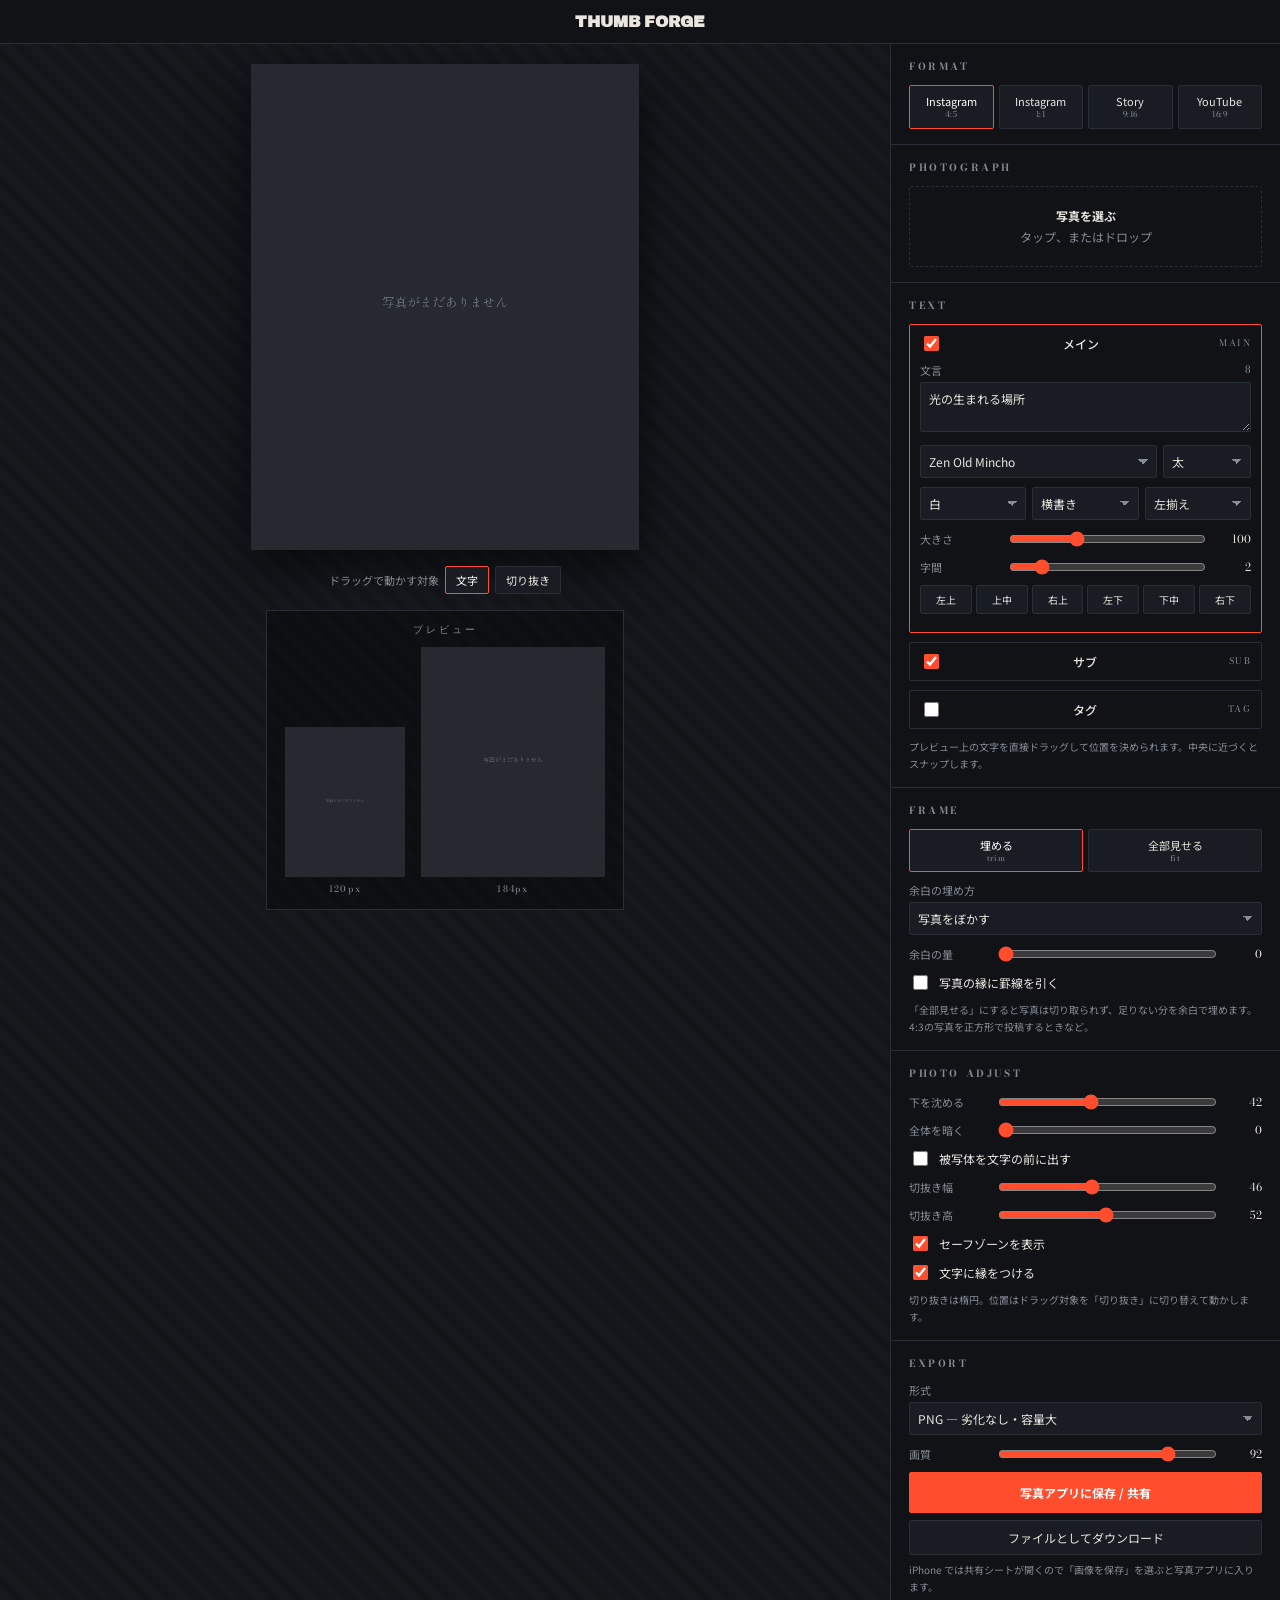
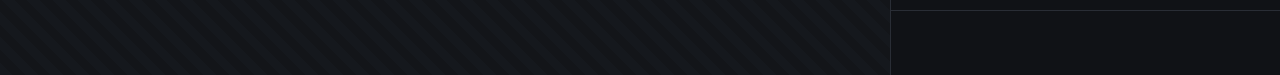
==== commit 3db04445: "Add files via upload" ====
--- a/index.html
+++ b/index.html
@@ -101,15 +101,6 @@
   .count{float:right;font-family:"Bodoni Moda",serif;font-size:10px}
   .count.over{color:var(--hot)}
   .hint{font-size:10px;color:var(--muted);line-height:1.7;margin:6px 0 0}
-  .prop{border:1px solid var(--line);border-radius:var(--r);padding:10px 11px;margin-bottom:8px}
-  .prop h3{margin:0 0 5px;font-size:12px;font-weight:500;display:flex;align-items:center;gap:7px}
-  .prop h3 i{font-family:"Bodoni Moda",serif;font-style:normal;font-size:13px;color:var(--hot)}
-  .prop p{margin:0 0 8px;font-size:11px;line-height:1.75;color:var(--muted)}
-  .prop .spec{font-family:"Bodoni Moda",serif;font-size:10px;letter-spacing:.06em;color:var(--paper);opacity:.75;margin:0 0 8px}
-  .prop.ai{border-color:rgba(255,77,46,.45)}
-  .prop.ai h3 i{font-family:"Bodoni Moda",serif;font-size:10px;letter-spacing:.12em}
-  .prop .copy{font-size:12px;color:var(--paper);margin:0 0 7px;line-height:1.6}
-  .prop button{width:100%;padding:7px}
 </style>
 </head>
 <body>
@@ -144,30 +135,6 @@
       <h2>Photograph</h2>
       <div class="drop" id="drop"><b>写真を選ぶ</b><br>タップ、またはドロップ</div>
       <input type="file" id="file" accept="image/*" hidden>
-    </section>
-
-    <section>
-      <h2>Design proposals</h2>
-      <p class="hint" id="propHint">写真を読み込むと、静かな領域を測って配置ごと提案します。</p>
-      <div id="props"></div>
-    </section>
-
-    <section>
-      <h2>AI consult</h2>
-      <div class="field">
-        <label for="aiKey">Anthropic API キー（この端末にのみ保存）</label>
-        <input type="password" id="aiKey" placeholder="sk-ant-..." autocomplete="off">
-      </div>
-      <div class="field duo">
-        <select id="aiModel">
-          <option value="claude-sonnet-5">Sonnet 5 — 標準</option>
-          <option value="claude-haiku-4-5-20251001">Haiku 4.5 — 速い・安い</option>
-          <option value="claude-opus-4-8">Opus 4.8 — 最も丁寧</option>
-        </select>
-        <button id="aiRun">相談する</button>
-      </div>
-      <p class="hint" id="aiHint">写真と計測値を送り、書体・配置・コピー案を返させます。座標や沈め量はこちら側で計算し直すので、AIの数値幻覚は入りません。キーは端末内にのみ保存され、送信先は api.anthropic.com だけです。</p>
-      <div id="aiProps"></div>
     </section>
 
     <section>
@@ -323,292 +290,6 @@
 ];
 const fontOf=id=>FONTS.find(f=>f.id===id)||FONTS[0];
 
-/* ---------- design proposal engine ----------------------------------------
-   1) 出力比率のまま写真をサンプリングし、領域ごとの明るさ／情報量を測る
-   2) 写真の性格から「求められる書体の性格」を数値で出し、全書体を採点して選ぶ
-   3) 構図の型は7つ用意し、写真ごとに適合度を採点して上位3つだけを出す
-   4) 級数・コントラスト・沈め量・座標は計測から確定させる                      */
-const MARGIN=.065;
-const pct=v=>Math.round(v*100);
-const clamp=(v,a,b)=>Math.max(a,Math.min(b,v));
-
-/* 書体の性格。[太さ感, ストロークの強弱, 有機性, モダン度, 小サイズ可読] */
-const FM={
- zenold:[.55,.60,.25,.35,.85], shippori:[.50,.65,.30,.40,.85], shipporib1:[.85,.60,.25,.40,.90],
- notoserifjp:[.60,.55,.20,.50,.90], bizmincho:[.50,.50,.15,.50,.90], sawamin:[.45,.60,.30,.30,.80],
- hina:[.20,.75,.35,.45,.50], tegomin:[.40,.70,.50,.15,.60], kaiseitoku:[.80,.55,.30,.35,.85],
- kaiseiopti:[.55,.55,.35,.40,.80], kaisei:[.50,.45,.50,.45,.75], kaiseiharu:[.60,.50,.45,.35,.80],
- zenantique:[.50,.55,.55,.20,.70], zenantiques:[.45,.50,.60,.25,.70], shipant:[.50,.35,.50,.30,.75],
- notosansjp:[.70,.05,.10,.70,.95], zenkaku:[.70,.05,.15,.75,.95], zenkakuant:[.60,.10,.30,.50,.90],
- bizgothic:[.60,.05,.10,.60,.95], murecho:[.60,.05,.15,.80,.90], mplus1p:[.60,.05,.20,.70,.90],
- mplus1:[.60,.05,.20,.85,.90], ibmplexjp:[.60,.05,.15,.85,.90], sawagoth:[.50,.05,.25,.50,.85],
- zenmaru:[.55,.05,.50,.60,.85], mplusround:[.55,.05,.55,.65,.85], kosugimaru:[.50,.05,.50,.50,.80],
- kiwimaru:[.40,.20,.60,.50,.70],
- dela:[1,.15,.20,.80,.85], monomaniac:[.90,.05,.15,.90,.80], rampart:[.90,.20,.40,.70,.50],
- reggae:[.90,.35,.50,.60,.60], train:[.85,.40,.45,.60,.60], stick:[.60,.05,.35,.80,.60],
- dot:[.60,.00,.10,.75,.50], rocknroll:[.60,.10,.45,.70,.70], potta:[.70,.25,.55,.50,.70],
- yusei:[.50,.15,.80,.50,.65], klee:[.40,.35,.75,.40,.70], kurenaido:[.40,.25,.80,.45,.70],
- yujisyuku:[.55,.50,.90,.20,.60], yujiboku:[.75,.45,.95,.20,.60], yujimai:[.50,.55,.95,.20,.45],
- shizuru:[.70,.40,.90,.50,.40], rock3d:[.80,.20,.60,.70,.35], mochiy:[.80,.05,.50,.70,.75],
- hachi:[.50,.10,.85,.40,.50], yomogi:[.40,.20,.85,.50,.60], palette:[.60,.10,.70,.60,.30],
- bodoni:[.60,.95,.10,.40,.70], playfair:[.60,.85,.15,.45,.75], dmserif:[.70,.80,.15,.55,.75],
- instrument:[.50,.80,.20,.60,.70], cormorant:[.30,.85,.25,.30,.55], ebgaramond:[.40,.60,.30,.20,.75],
- baskerville:[.50,.65,.20,.30,.80], lora:[.50,.55,.30,.40,.80], cinzel:[.60,.60,.15,.25,.60],
- marcellus:[.45,.55,.25,.30,.70], italiana:[.25,.80,.20,.50,.45],
- anton:[1,.10,.05,.70,.85], archivo:[.95,.05,.05,.75,.90], bebas:[.70,.05,.05,.75,.80],
- oswald:[.70,.10,.05,.70,.85], fjalla:[.75,.10,.10,.65,.80], barlowc:[.60,.05,.10,.80,.80],
- teko:[.60,.05,.10,.80,.70], montserrat:[.60,.05,.10,.80,.90], inter:[.60,.03,.05,.95,.95],
- poppins:[.60,.00,.10,.90,.90], raleway:[.50,.05,.15,.80,.85], josefin:[.45,.05,.20,.70,.70],
- space:[.55,.05,.15,.95,.85], chivo:[.60,.05,.10,.85,.90],
- abril:[.85,.90,.15,.50,.70], alfa:[.95,.40,.10,.55,.75], syne:[.70,.05,.25,.95,.70],
- unbounded:[.80,.05,.15,.95,.70], righteous:[.70,.05,.30,.75,.75]
-};
-const isJP=id=>/和文/.test((FONTS.find(f=>f.id===id)||{}).g||"");
-const meta=id=>FM[id]||[.6,.3,.3,.5,.8];
-
-/* 写真から「求められる書体の性格」を出す */
-function targetProfile(m,bias){
-  const t={
-    wt : clamp(.42+m.edge*.38+(1-m.luma)*.10+m.sat*.10,0,1),
-    sc : clamp(.72-m.edge*.62+(1-m.sat)*.15,0,1),
-    org: clamp(.22+m.warm*.65+(1-m.sat)*.10,0,1),
-    mod: clamp(.50+m.sat*.30-m.warm*.22,0,1),
-    leg: clamp(.55+m.edge*.35,0,1)
-  };
-  if(bias)for(const k in bias)t[k]=clamp(t[k]+bias[k],0,1);
-  return t;
-}
-function chooseFont(t,pool,used){
-  let best=pool[0],bs=-1e9;
-  pool.forEach(id=>{
-    const f=meta(id);
-    let s=-(Math.abs(f[0]-t.wt)*1.15+Math.abs(f[1]-t.sc)*.95+Math.abs(f[2]-t.org)*.85+Math.abs(f[3]-t.mod)*.5);
-    s+=f[4]*1.2;
-    if(f[4]<t.leg-.12)s-=1.5;               // 実寸で潰れる書体は落とす
-    if(used&&used.has(id))s-=.85;           // 案ごとに変化をつける
-    if(s>bs){bs=s;best=id;}
-  });
-  return best;
-}
-const POOL_JP=()=>FONTS.filter(f=>/和文/.test(f.g)).map(f=>f.id);
-const POOL_LA=()=>FONTS.filter(f=>/欧文/.test(f.g)).map(f=>f.id);
-
-/* --- 計測 ---------------------------------------------------------------- */
-function scanLayout(){
-  const W=cv.width,H=cv.height,n=48,m=Math.max(8,Math.round(n*H/W));
-  const c=document.createElement("canvas");c.width=n;c.height=m;
-  const g=c.getContext("2d",{willReadFrequently:true});
-  const s=Math.max(n/img.width,m/img.height),w=img.width*s,h=img.height*s;
-  g.drawImage(img,(n-w)/2,(m-h)/2,w,h);
-  const d=g.getImageData(0,0,n,m).data,L=new Float32Array(n*m);
-  for(let i=0,p=0;i<d.length;i+=4,p++)L[p]=(.2126*d[i]+.7152*d[i+1]+.0722*d[i+2])/255;
-  const E=new Float32Array(n*m);
-  for(let y=0;y<m;y++)for(let x=0;x<n;x++){const i=y*n+x;
-    E[i]=(x<n-1?Math.abs(L[i]-L[i+1]):0)+(y<m-1?Math.abs(L[i]-L[i+n]):0);}
-  return{n,m,L,E};
-}
-function zoneStats(la,r){
-  const x0=Math.max(0,Math.floor(r.x*la.n)),x1=Math.min(la.n,Math.ceil((r.x+r.w)*la.n));
-  const y0=Math.max(0,Math.floor(r.y*la.m)),y1=Math.min(la.m,Math.ceil((r.y+r.h)*la.m));
-  let lum=0,edg=0,c=0;
-  for(let y=y0;y<y1;y++)for(let x=x0;x<x1;x++){const i=y*la.n+x;lum+=la.L[i];edg+=la.E[i];c++;}
-  return c?{luma:lum/c,edge:Math.min(1,edg/c/.075)}:{luma:.5,edge:.5};
-}
-const cropLoss=()=>{const a=cv.width/cv.height,b=img.width/img.height;
-  return 1-Math.min(a,b)/Math.max(a,b);};
-function warmth(){let w=0;analysis.palette.forEach(h=>{const[r,g,b]=toRgb(h);w+=(r-b)/255;});
-  return clamp(w/analysis.palette.length,-1,1);}
-
-/* --- 可読性 -------------------------------------------------------------- */
-const ratioOf=(a,b)=>{const x=Math.max(a,b)+.05,y=Math.min(a,b)+.05;return x/y;};
-function scrimFor(bg,target){if(bg<=.001)return 0;const need=1.05/target-.05;
-  return clamp(1-need/bg,0,.85);}
-const legible=key=>Math.ceil(1300/(BASE[key]*ratio.small));
-const glyphPx=(key,size)=>Math.round(BASE[key]*size/100*ratio.small);
-
-/* --- 改行 ---------------------------------------------------------------- */
-const BREAK_OK=new Set(["、","。","・","　"," ","の","に","を","は","が","で","と","へ","も"]);
-const NO_HEAD=new Set(["、","。","）","」","』","！","？","ー","・"]);
-function balanceLines(t,max){
-  const flat=t.replace(/\n/g,"").trim(),ch=[...flat];
-  if(ch.length<=max)return[flat];
-  const mid=ch.length/2;let best=Math.round(mid),bs=1e9;
-  for(let i=2;i<ch.length-1;i++){
-    if(NO_HEAD.has(ch[i]))continue;
-    let sc=Math.abs(i-mid);if(BREAK_OK.has(ch[i-1]))sc-=1.6;
-    if(sc<bs){bs=sc;best=i;}
-  }
-  return[ch.slice(0,best).join(""),ch.slice(best).join("")];
-}
-function measure(fontId,weight,sizePx,lines,trackPct,vert){
-  ctx.font=`${weight} ${sizePx}px ${fontOf(fontId).f}`;
-  if(vert){const mx=Math.max(...lines.map(l=>[...l].length));
-    return{w:sizePx*1.55*lines.length,h:mx*sizePx*1.06};}
-  const tr=sizePx*trackPct/100;let w=0;
-  lines.forEach(l=>{let x=0;for(const c of l)x+=ctx.measureText(c).width+tr;w=Math.max(w,x-tr);});
-  return{w,h:sizePx*1.24*(lines.length-1)+sizePx*1.1};
-}
-
-/* --- 配置 ---------------------------------------------------------------- */
-function safePenalty(x,y,w,h){
-  let p=0;
-  if(ratio.safe==="yt"&&x+w>.85&&y+h>.88)p+=1.4;
-  if(ratio.safe==="igsquare"){const cut=(1-cv.width/cv.height)/2;
-    if(y<cut||y+h>1-cut)p+=.9;}
-  if(ratio.safe==="story"&&(y<.13||y+h>.82))p+=1.3;
-  return p;
-}
-function place(la,box,filter){
-  const W=cv.width,H=cv.height,mX=MARGIN,mY=MARGIN*W/H;
-  const bw=box.w/W,bh=box.h/H;
-  const xs=[["左",mX],["中",(1-bw)/2],["右",1-mX-bw]];
-  const ys=[["上",mY],["上三分",1/3-bh/2],["中",.5-bh/2],["下三分",2/3-bh/2],["下",1-mY-bh]];
-  let best=null;
-  xs.forEach(([xn,x])=>ys.forEach(([yn,y])=>{
-    if(filter&&!filter(xn,yn))return;
-    if(x<-.01||y<-.01||x+bw>1.01||y+bh>1.01)return;
-    const st=zoneStats(la,{x,y,w:bw,h:bh});
-    let sc=(1-st.edge)*1.7;
-    if(yn==="上三分"||yn==="下三分")sc+=.4;
-    if(xn==="左")sc+=.14;
-    sc-=safePenalty(x,y,bw,bh);
-    if(!best||sc>best.sc)best={x,y,sc,st,nm:yn+xn,bw,bh};
-  }));
-  return best;
-}
-
-/* --- 構図の型 ------------------------------------------------------------ */
-const STRATEGIES=[
- {id:"quiet", nm:"余白に沿わせる", vert:false, perLine:9, bias:{wt:-.15,sc:+.12},
-  minDark:0,maxDark:45, tag:false, size:m=>Math.max(legible("main"),90),
-  fit:m=>1-m.zq.edge*1.9+(1-m.edge)*.5,
-  note:m=>`情報量 ${pct(m.zq.edge)} の余白に沿わせ、写真の面を残す。`},
-
- {id:"bold", nm:"暗部に載せて断言する", vert:false, perLine:8, bias:{wt:+.28,sc:-.25},
-  minDark:35,maxDark:78, tag:true, only:(x,y)=>y==="下"||y==="下三分",
-  size:m=>Math.round(legible("main")*1.28),
-  fit:m=>(1-m.zd.luma)*1.7+m.edge*.7,
-  note:m=>`最も暗い帯（明るさ ${pct(m.zd.luma)}）を土台に、実寸で最も潰れない太さで置く。`},
-
- {id:"vertical", nm:"縦組みで抜く", vert:true, perLine:12, bias:{org:+.2,sc:+.1},
-  minDark:0,maxDark:45, tag:false, only:(x,y)=>(x==="左"||x==="右")&&(y==="上"||y==="上三分"),
-  size:m=>Math.max(92,legible("main")),
-  fit:m=>(1-Math.min(m.zl.edge,m.zr.edge))*1.6+(cv.height>cv.width?.35:-.4),
-  note:m=>`縦の帯（情報量 ${pct(Math.min(m.zl.edge,m.zr.edge))}）に落とし、横幅を空けて絵を残す。`},
-
- {id:"center", nm:"中央に置いて対称にする", vert:false, perLine:9, bias:{sc:+.2,wt:-.05},
-  minDark:0,maxDark:55, tag:false, only:(x,y)=>x==="中",
-  size:m=>Math.max(legible("main"),96),
-  fit:m=>(1-m.zc.edge)*1.9-(m.edge>.6?.6:0),
-  note:m=>`中央帯の情報量が ${pct(m.zc.edge)} と低く、対称に置いても被写体と喧嘩しない。`},
-
- {id:"split", nm:"天地に振り分ける", vert:false, perLine:7, bias:{wt:+.1},
-  minDark:10,maxDark:60, tag:true, only:(x,y)=>y==="上",
-  size:m=>Math.max(legible("main"),94), splitSub:true,
-  fit:m=>m.zc.edge*1.6+(1-m.zt.edge)*.8+(1-m.zb.edge)*.8-.3,
-  note:m=>`被写体が中央（情報量 ${pct(m.zc.edge)}）に集まっている。天地に逃がして真ん中を空ける。`},
-
- {id:"band", nm:"余白を足して額装する", vert:false, perLine:9, bias:{sc:+.15,wt:-.1},
-  minDark:0,maxDark:35, tag:false, frame:true,
-  size:m=>Math.max(legible("main"),92),
-  fit:m=>m.loss*3.4+(m.edge>.55?.35:0)-.15,
-  note:m=>`この比率では ${pct(m.loss)}% が切り落とされる。余白で受けて写真を丸ごと見せる。`},
-
- {id:"behind", nm:"被写体の後ろに回す", vert:false, perLine:8, bias:{wt:+.2,sc:-.1},
-  minDark:15,maxDark:55, tag:false, mask:true, only:(x,y)=>y==="中"||y==="上三分",
-  size:m=>Math.round(legible("main")*1.15),
-  fit:m=>m.contrastSpread*2.2-(m.edge<.3?.8:0),
-  note:m=>`明暗の落差が大きく（${pct(m.contrastSpread)}）、被写体と背景が分離している。文字の前に抜ける。`}
-];
-
-function buildProposals(){
-  const la=scanLayout(),W=cv.width,H=cv.height,a=analysis;
-  const raw=state.main.text||"タイトル";
-  const zones={
-    zt:zoneStats(la,{x:.06,y:.04,w:.88,h:.22}),
-    zb:zoneStats(la,{x:.06,y:.72,w:.88,h:.24}),
-    zc:zoneStats(la,{x:.06,y:.38,w:.88,h:.24}),
-    zl:zoneStats(la,{x:.05,y:.08,w:.30,h:.72}),
-    zr:zoneStats(la,{x:.65,y:.08,w:.30,h:.72})
-  };
-  const all=[zones.zt,zones.zb,zones.zc,zones.zl,zones.zr];
-  const m={...a,warm:warmth(),loss:cropLoss(),...zones,
-    zq:all.reduce((p,c)=>c.edge<p.edge?c:p),
-    zd:all.reduce((p,c)=>c.luma<p.luma?c:p),
-    contrastSpread:Math.max(...all.map(z=>z.luma))-Math.min(...all.map(z=>z.luma))};
-
-  const ranked=[...STRATEGIES].sort((x,y)=>y.fit(m)-x.fit(m)).slice(0,3);
-  const usedJP=new Set(),usedLA=new Set();
-  lastMeasure={la,m};
-  return ranked.map(S=>makeProposal(la,m,S,usedJP,usedLA));
-}
-let lastMeasure=null;
-
-/* ルール由来でもAI由来でも、最終的な数値はここで確定させる */
-function makeProposal(la,m,S,usedJP,usedLA){
-  const W=cv.width,H=cv.height,a=analysis;
-  const raw=(S.copy&&S.copy.main)||state.main.text||"タイトル";
-  const t=targetProfile(m,S.bias);
-  const jp=S.forceJP||chooseFont(t,POOL_JP(),usedJP); if(usedJP)usedJP.add(jp);
-  const ln=S.forceLA||chooseFont({...t,sc:clamp(t.sc+.2,0,1),leg:clamp(t.leg-.1,0,1)},POOL_LA(),usedLA);
-  if(usedLA)usedLA.add(ln);
-  const wt=S.forceWeight||(meta(jp)[0]>.75?900:meta(jp)[0]>.5?700:400);
-
-  const lines=S.vert?[raw.replace(/\n/g,"")]:balanceLines(raw,S.perLine||9);
-  const size=S.size?S.size(m):Math.max(legible("main"),94);
-  const px=W*BASE.main*(size/100);
-  const track=S.vert?2:(meta(jp)[1]>.5?3:1);
-  const box=measure(jp,wt,px,lines,track,S.vert);
-  const p=place(la,box,S.only)||{x:MARGIN,y:.66,st:m.zb,nm:"下左",bw:box.w/W,bh:box.h/H};
-
-  const bg=p.st.luma;
-  const minD=S.minDark||0,maxD=S.maxDark===undefined?55:S.maxDark;
-  const dW=Math.round(clamp(scrimFor(bg,4.5)*100,minD,maxD));
-  const crW=ratioOf(1,bg*(1-dW/100));
-  const crB=ratioOf(.03,bg*(1-minD/100));
-  let useWhite=crW>=crB;
-  if(S.forceColor==="white")useWhite=true;
-  if(S.forceColor==="black")useWhite=false;
-  const dark=useWhite?dW:minD, cr=useWhite?crW:crB;
-  const gp=glyphPx("main",size);
-  const gap=px*.6/H;
-  const centered=p.nm.includes("中")&&!S.vert;
-
-  return{
-    nm:S.nm, ai:!!S.ai, copy:S.copy,
-    why:`${S.note?S.note(m):S.whyText||""} 配置は${p.nm}。文字は${useWhite?"白":"黒"}でコントラスト ${cr.toFixed(1)}:1`
-       +`${dark?`（沈め ${dark}%）`:"（沈めなし）"}。実寸 ${ratio.small}px で文字高 ${gp}px。`,
-    spec:`${fontOf(jp).nm} ／ ${fontOf(ln).nm}`,
-    apply(){
-      set("main",{text:lines.join("\n"),font:jp,weight:wt,track,color:useWhite?"white":"black",
-                  vert:!!S.vert,align:centered?"center":"left",size,x:p.x,y:p.y});
-      const subY=S.splitSub?.86:Math.min(.93,p.y+p.bh+gap);
-      set("sub",{on:true,text:(S.copy&&S.copy.sub)||state.sub.text,
-                 font:ln,weight:meta(ln)[0]>.7?700:500,track:meta(ln)[1]>.5?16:10,
-                 color:useWhite?"white":"black",size:94,
-                 x:centered?.5-.2:p.x,y:subY,align:centered?"center":"left",vert:false});
-      set("tag",{on:!!S.tag,text:(S.copy&&S.copy.tag)||state.tag.text,
-                 font:ln,weight:700,track:14,color:"accent",size:96,
-                 x:p.x,y:Math.max(.03,p.y-.08)});
-      setUI({dark,dim:a.luma>.68?14:0,mask:!!S.mask,
-             fit:S.frame?"contain":"cover",margin:S.frame?5:0,fill:"blur",rule:!!S.frame,
-             edge:p.st.edge>.45});
-    }
-  };
-}
-function set(key,o){Object.assign(state[key],o);if(o.on===undefined&&key!=="tag")state[key].on=true;}
-function setUI(o){
-  if(o.dark!==undefined){$("sDark").value=o.dark;$("vDark").textContent=o.dark;}
-  if(o.dim!==undefined){$("sDim").value=o.dim;$("vDim").textContent=o.dim;}
-  if(o.mask!==undefined)$("cMask").checked=o.mask;
-  if(o.edge!==undefined){const h=$("cEdge"),u=$("cEdgeUI");if(h)h.checked=o.edge;if(u)u.checked=o.edge;}
-  if(o.fit!==undefined)frame.mode=o.fit;
-  if(o.margin!==undefined){frame.margin=o.margin;$("sMargin").value=o.margin;$("vMargin").textContent=o.margin;}
-  if(o.fill!==undefined){frame.fill=o.fill;$("fFill").value=o.fill;}
-  if(o.rule!==undefined){frame.rule=o.rule;$("cRule").checked=o.rule;}
-  fitSegs();
-}
-
 const BLOCKS=[
  {key:"main",nm:"メイン",tag:"MAIN"},
  {key:"sub", nm:"サブ", tag:"SUB"},
@@ -1004,7 +685,7 @@
   const r=$("ratios");r.innerHTML="";
   RATIOS.forEach(x=>{const b=document.createElement("button");
     b.innerHTML=`${x.nm}<small>${x.sub}</small>`;b.setAttribute("aria-pressed",x.id===ratio.id);
-    b.onclick=()=>{ratio=x;cv.width=x.w;cv.height=x.h;segs();render();if(img)paintProposals();};r.appendChild(b);});
+    b.onclick=()=>{ratio=x;cv.width=x.w;cv.height=x.h;segs();render();};r.appendChild(b);});
 }
 function paintChips(){
   const box=$("chips");
@@ -1016,31 +697,6 @@
     b.setAttribute("aria-pressed",h===accent);
     b.onclick=()=>{accent=h;paintChips();checkContrast();render();};box.appendChild(b);});
 }
-function paintProposals(){
-  const host=$("props");host.innerHTML="";
-  if(!img){$("propHint").textContent="写真を読み込むと、静かな領域を測って配置ごと提案します。";return;}
-  let list;
-  try{ list=buildProposals(); }
-  catch(err){
-    console.error(err);
-    $("propHint").textContent="提案の生成に失敗しました（描画は継続しています）。";
-    return;
-  }
-  $("propHint").textContent=`明るさ ${pct(analysis.luma)} ／ 彩度 ${pct(analysis.sat)} ／ 情報量 ${pct(analysis.edge)} ／ 切り落とし ${pct(cropLoss())}%`;
-  list.forEach((p,i)=>{
-    const el=document.createElement("div");
-    el.className="prop";
-    el.innerHTML=`<h3><i>${i+1}</i>${p.nm}</h3><p>${p.why}</p><p class="spec">${p.spec||""}</p><button>この案を適用</button>`;
-    el.querySelector("button").onclick=()=>{
-      p.apply();buildBlocks();
-      [state.main,state.sub,state.tag].forEach(loadFont);
-      render();
-      el.querySelector("button").textContent="適用しました";
-      setTimeout(()=>{const b=el.querySelector("button");if(b)b.textContent="この案を適用";},1400);
-    };
-    host.appendChild(el);
-  });
-}
 function checkContrast(){
   const box=$("contrast");
   if(!analysis){box.innerHTML="";return;}
@@ -1054,7 +710,7 @@
   if(!f||!f.type.startsWith("image/"))return;
   const url=URL.createObjectURL(f),im=new Image();
   im.onload=()=>{img=im;analysis=analyze(im);accent=pickAccent(analysis.palette);
-    paintChips();checkContrast();buildBlocks();render();paintProposals();URL.revokeObjectURL(url);};
+    paintChips();checkContrast();buildBlocks();render();URL.revokeObjectURL(url);};
   im.src=url;
 }
 
@@ -1166,133 +822,7 @@
 if(window.ResizeObserver)new ResizeObserver(fitBar).observe(bar);
 
 
-/* ---------- AI consult ----------------------------------------------------
-   AIには「意味と雰囲気」だけを判断させ、選択肢はアプリが持つ実在の値に限定する。
-   座標・級数・コントラスト・沈め量はルール側で計算し直すので幻覚が混ざらない。 */
-const KEY_STORE="tf.key";
-try{const k=localStorage.getItem(KEY_STORE);if(k)$("aiKey").value=k;}catch(e){}
-$("aiKey").addEventListener("change",e=>{
-  try{localStorage.setItem(KEY_STORE,e.target.value.trim());}catch(err){}
-});
-
-function photoBase64(px){
-  const c=document.createElement("canvas");
-  const r=img.height/img.width;
-  c.width=px;c.height=Math.round(px*r);
-  c.getContext("2d").drawImage(img,0,0,c.width,c.height);
-  return c.toDataURL("image/jpeg",.72).split(",")[1];
-}
-function aiPrompt(m){
-  const jp=FONTS.filter(f=>/和文/.test(f.g)).map(f=>`${f.id}:${f.nm}`).join(", ");
-  const la=FONTS.filter(f=>/欧文/.test(f.g)).map(f=>`${f.id}:${f.nm}`).join(", ");
-  return `あなたは雑誌の表紙とサムネイルの組版を専門とするアートディレクターです。
-この写真に対する構成案を3つ考えてください。
-
-【出力先】${ratio.nm} ${ratio.sub}（${cv.width}x${cv.height}px）。実際に閲覧される幅は ${ratio.small}px です。
-0.5秒で判断される小さな画像であることを前提にしてください。
-
-【計測済みの値】（あなたが測り直す必要はありません）
-- 全体の明るさ ${pct(m.luma)} / 彩度 ${pct(m.sat)} / 情報量 ${pct(m.edge)} / 色温度 ${m.warm>0?"暖色":"寒色"}寄り(${m.warm.toFixed(2)})
-- 領域別の[明るさ,情報量]: 上部[${pct(m.zt.luma)},${pct(m.zt.edge)}] 中央[${pct(m.zc.luma)},${pct(m.zc.edge)}] 下部[${pct(m.zb.luma)},${pct(m.zb.edge)}] 左[${pct(m.zl.luma)},${pct(m.zl.edge)}] 右[${pct(m.zr.luma)},${pct(m.zr.edge)}]
-- この比率で切り落とされる面積 ${pct(m.loss)}%
-- 写真から抽出した主要色: ${analysis.palette.join(", ")}
-
-【現在の文言】メイン「${state.main.text.replace(/\n/g,"")}」／サブ「${state.sub.text}」
-
-【厳守】
-- 座標・級数・コントラスト比・沈め量は出力しないでください。こちらで計算します。
-- font_main は次のIDから1つだけ選ぶ: ${jp}
-- font_sub は次のIDから1つだけ選ぶ: ${la}
-- zone は次から1つ: 上左, 上中, 上右, 上三分左, 上三分中, 上三分右, 中左, 中中, 中右, 下三分左, 下三分中, 下三分右, 下左, 下中, 下右
-- copy.main は日本語12文字以内、copy.sub は22文字以内。写真の内容に即した、クリックしたくなる具体的な言葉にすること。抽象的な美文は避ける。
-- why は日本語で90文字以内。なぜその書体とその位置なのかを、この写真の何を見てそう判断したかに触れて書く。
-
-【出力形式】前置きもコードフェンスも付けず、次のJSONのみを返す:
-{"proposals":[{"nm":"案の短い名前","zone":"下三分左","vertical":false,"font_main":"id","font_sub":"id","weight":900,"color":"white","tag":false,"frame":false,"copy":{"main":"","sub":"","tag":""},"why":""}]}`;
-}
-function zoneFilter(z){
-  const ys=["上三分","下三分","上","中","下"];
-  const y=ys.find(v=>z.startsWith(v))||"下三分";
-  const x=z.slice(y.length)||"左";
-  return(xn,yn)=>xn===x&&yn===y;
-}
-async function aiConsult(){
-  const key=$("aiKey").value.trim();
-  if(!img){$("aiHint").textContent="先に写真を読み込んでください。";return;}
-  if(!key){$("aiHint").textContent="APIキーを入れてください。";return;}
-  if(!lastMeasure){buildProposals();}
-  const {la,m}=lastMeasure;
-  const btn=$("aiRun");btn.disabled=true;btn.textContent="相談中…";
-  $("aiHint").textContent="写真と計測値を送信しています…";
-  try{
-    const res=await fetch("https://api.anthropic.com/v1/messages",{
-      method:"POST",
-      headers:{"content-type":"application/json","x-api-key":key,
-               "anthropic-version":"2023-06-01",
-               "anthropic-dangerous-direct-browser-access":"true"},
-      body:JSON.stringify({
-        model:$("aiModel").value,max_tokens:1600,
-        messages:[{role:"user",content:[
-          {type:"image",source:{type:"base64",media_type:"image/jpeg",data:photoBase64(512)}},
-          {type:"text",text:aiPrompt(m)}
-        ]}]
-      })
-    });
-    if(!res.ok){
-      const t=await res.text();
-      throw new Error(res.status===401?"キーが受理されませんでした。":`${res.status} ${t.slice(0,120)}`);
-    }
-    const data=await res.json();
-    const text=(data.content||[]).filter(b=>b.type==="text").map(b=>b.text).join("");
-    const json=JSON.parse(text.replace(/```json|```/g,"").trim());
-    renderAI(json.proposals||[],la,m);
-    $("aiHint").textContent=`${(json.proposals||[]).length}案が返りました。座標・級数・沈め量はこちらで計算し直しています。`;
-  }catch(err){
-    console.error(err);
-    $("aiHint").textContent="失敗しました: "+err.message;
-  }finally{btn.disabled=false;btn.textContent="相談する";}
-}
-function renderAI(list,la,m){
-  const host=$("aiProps");host.innerHTML="";
-  const ids=new Set(FONTS.map(f=>f.id));
-  list.slice(0,3).forEach(r=>{
-    const S={
-      ai:true, nm:String(r.nm||"AI案").slice(0,20),
-      vert:!!r.vertical, perLine:r.vertical?12:9,
-      forceJP:ids.has(r.font_main)?r.font_main:null,
-      forceLA:ids.has(r.font_sub)?r.font_sub:null,
-      forceWeight:[400,700,900].includes(r.weight)?r.weight:null,
-      forceColor:["white","black"].includes(r.color)?r.color:null,
-      tag:!!r.tag, frame:!!r.frame,
-      only:r.zone?zoneFilter(String(r.zone)):null,
-      minDark:0,maxDark:70,
-      copy:r.copy&&typeof r.copy==="object"?{
-        main:String(r.copy.main||"").slice(0,20),
-        sub:String(r.copy.sub||"").slice(0,40),
-        tag:String(r.copy.tag||"").slice(0,20)}:null,
-      whyText:String(r.why||"").slice(0,160),
-      size:mm=>Math.max(legible("main"),r.vertical?92:96)
-    };
-    let prop;
-    try{prop=makeProposal(la,m,S,null,null);}catch(e){console.error(e);return;}
-    const el=document.createElement("div");
-    el.className="prop ai";
-    el.innerHTML=`<h3><i>AI</i>${prop.nm}</h3><p>${prop.why}</p>`
-      +(S.copy&&S.copy.main?`<p class="copy">「${S.copy.main}」／ ${S.copy.sub||""}</p>`:"")
-      +`<p class="spec">${prop.spec}</p><button>この案を適用</button>`;
-    el.querySelector("button").onclick=()=>{
-      prop.apply();buildBlocks();
-      [state.main,state.sub,state.tag].forEach(loadFont);
-      render();
-      const b=el.querySelector("button");b.textContent="適用しました";
-      setTimeout(()=>{if(b)b.textContent="この案を適用";},1400);
-    };
-    host.appendChild(el);
-  });
-}
-$("aiRun").addEventListener("click",aiConsult);
-
-segs();fitSegs();buildBlocks();paintProposals();
+segs();fitSegs();buildBlocks();
 if(document.fonts&&document.fonts.ready)document.fonts.ready.then(render);
 render();
 })();
